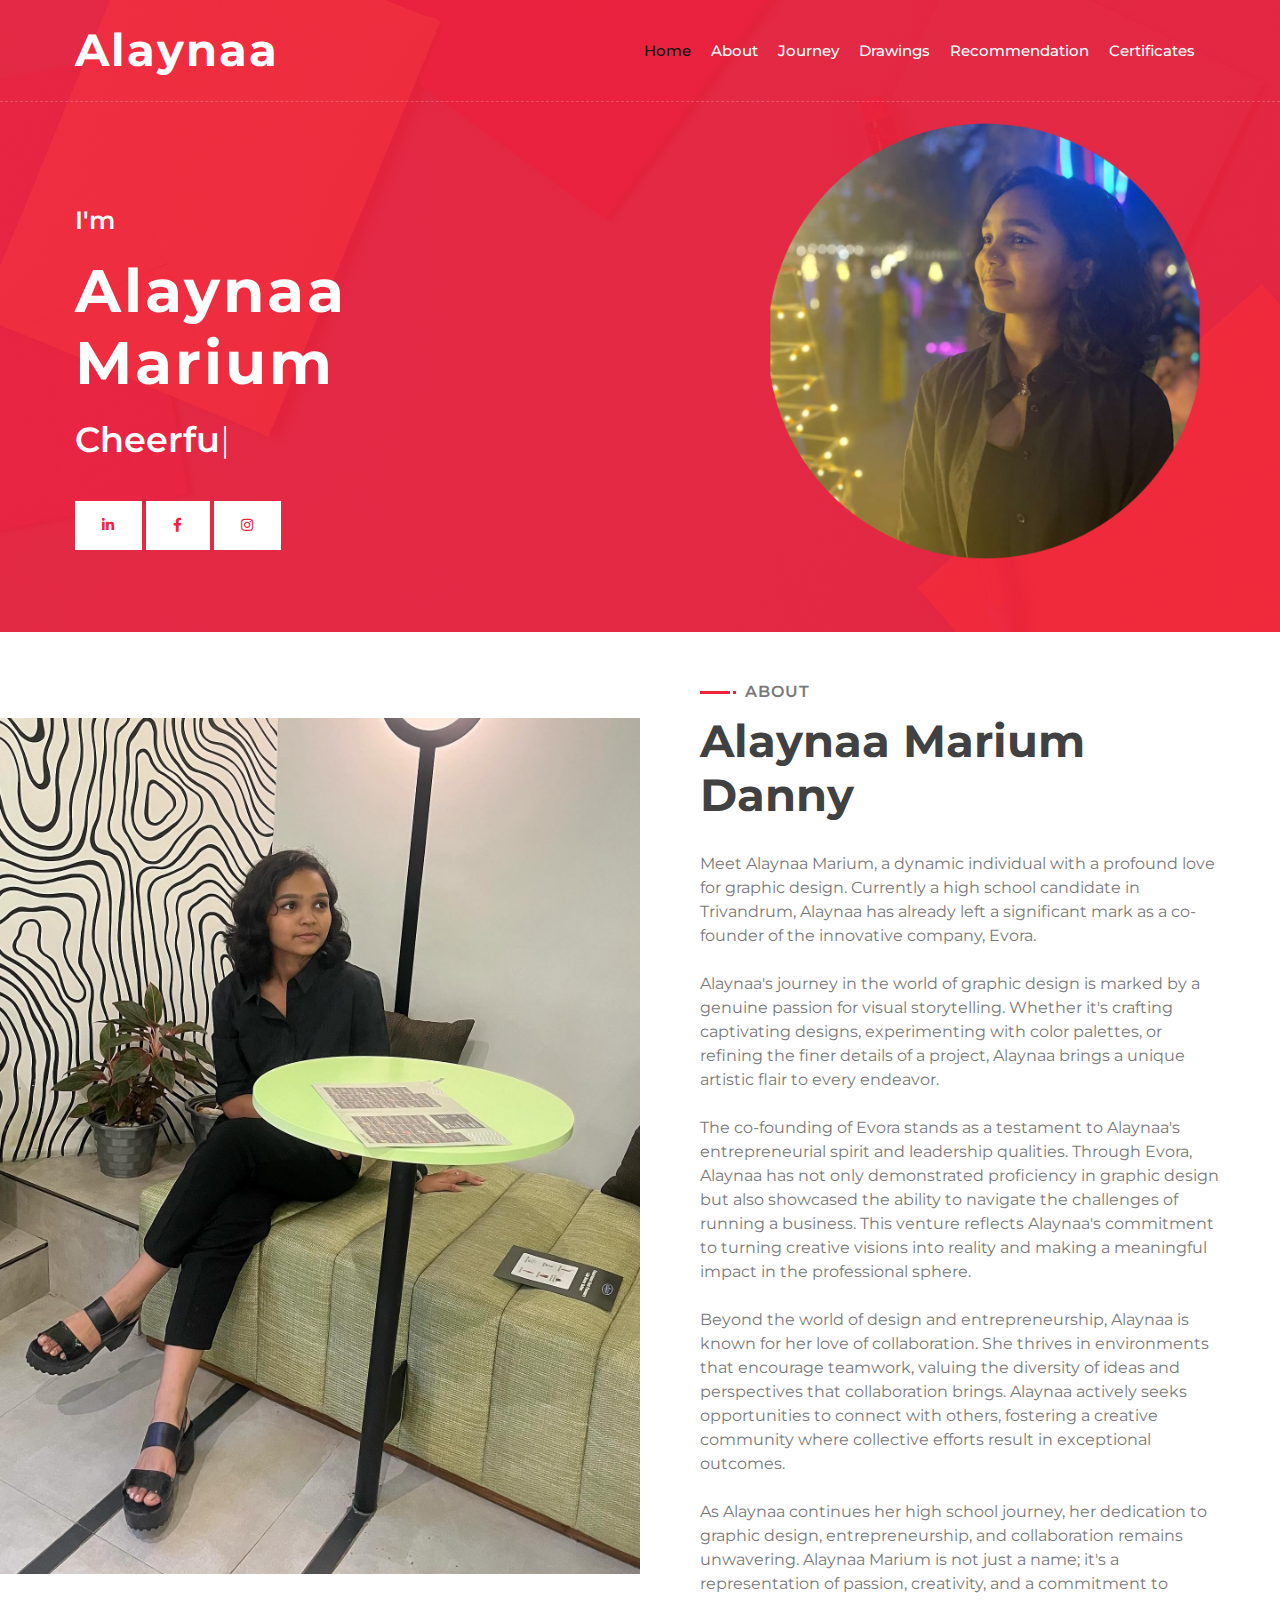
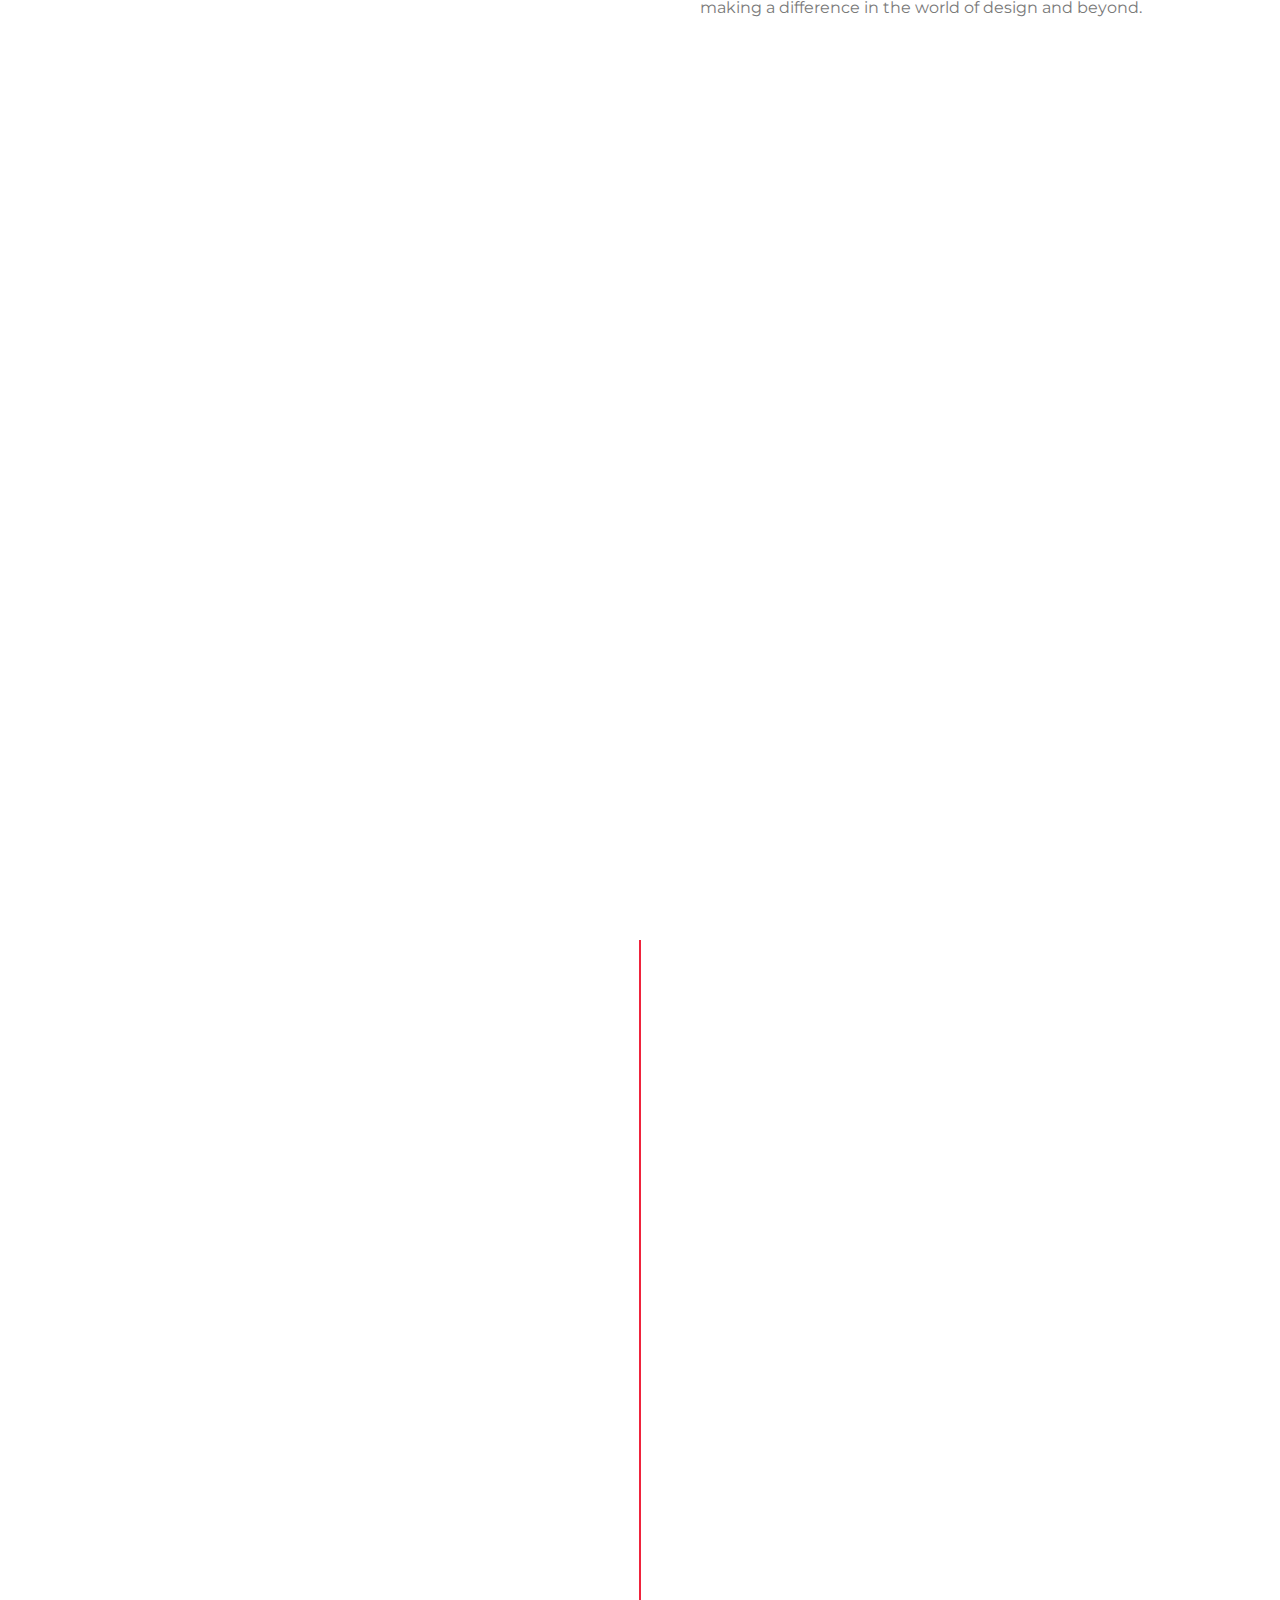
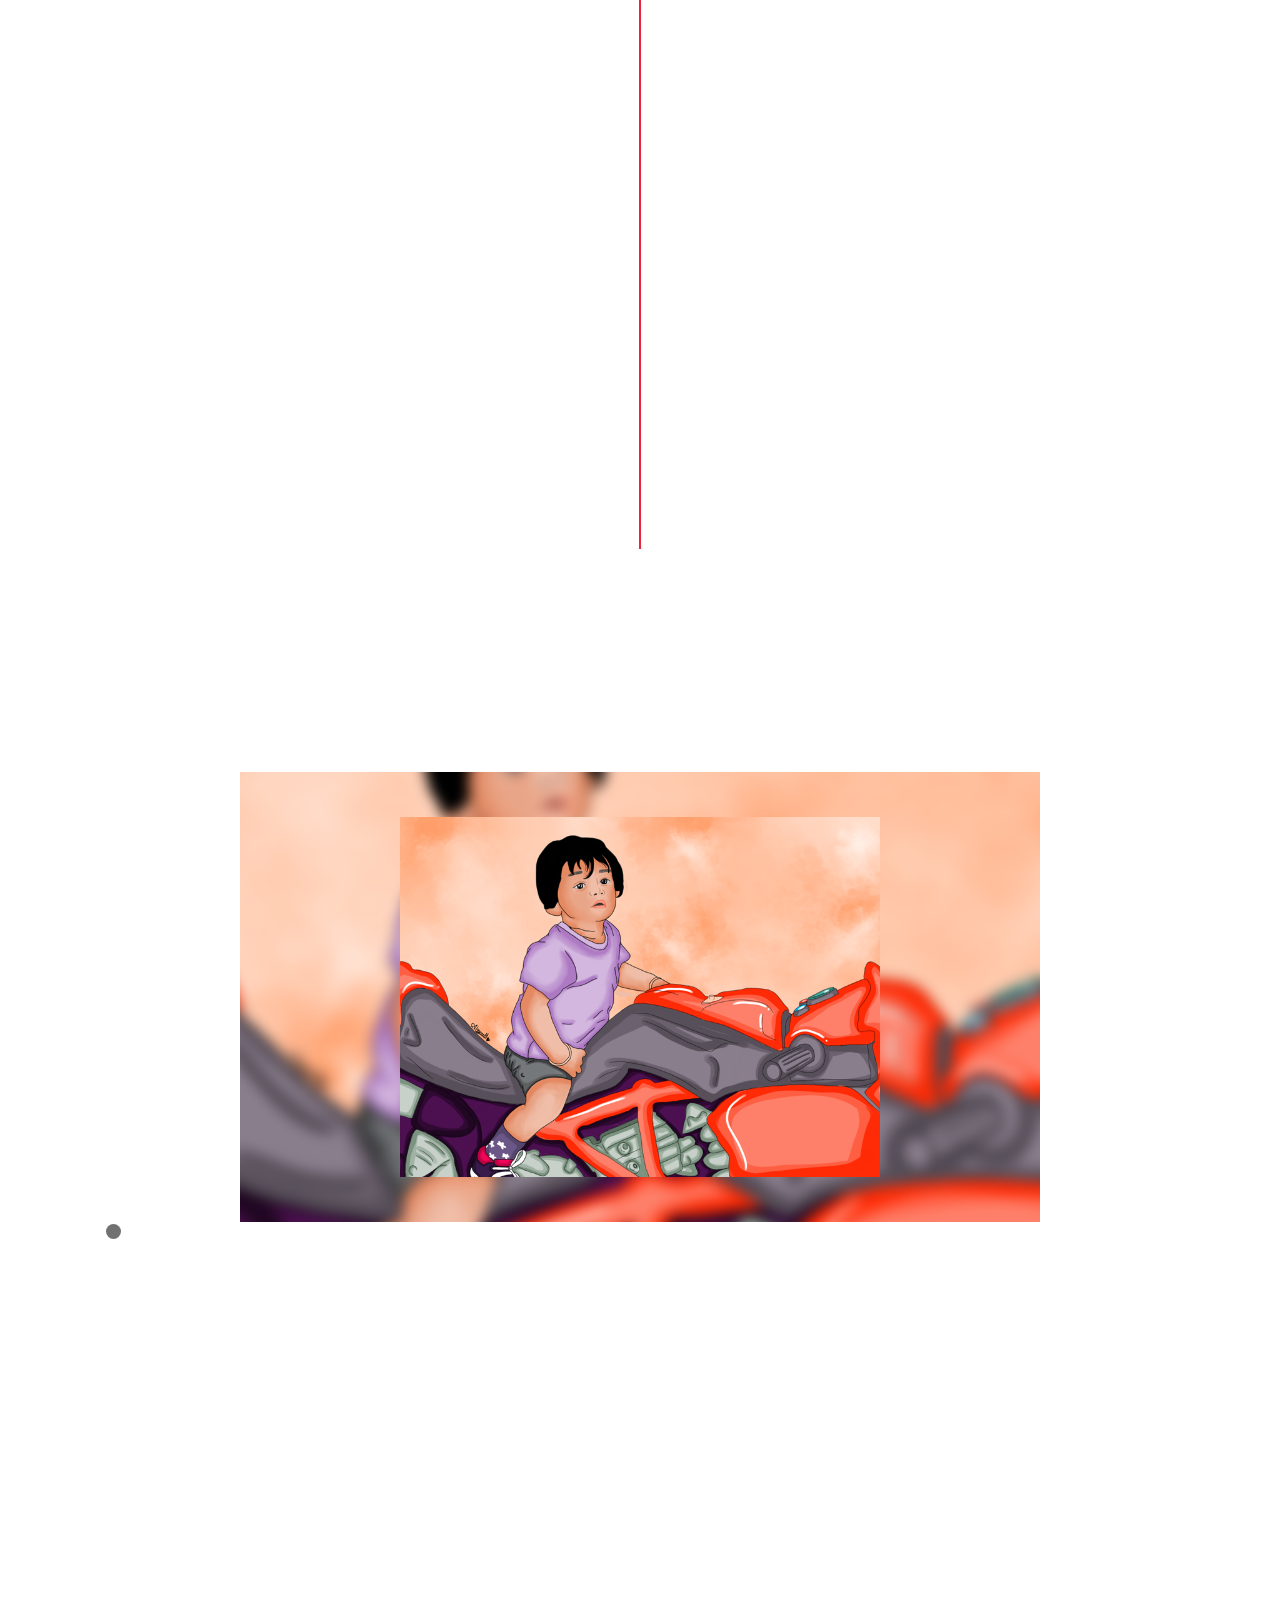
==== index.html @ 88b5ddaf "gallery pic update and footer link update" ====
<!DOCTYPE html>
<html lang="en">
    <head>
        <meta charset="utf-8">
        <title>Alaynaa Marium</title>
        <meta content="width=device-width, initial-scale=1.0" name="viewport">
        <meta content="Free Website Template" name="keywords">
        <meta content="Free Website Template" name="description">

        <!-- Favicon -->
        <link href="img/favicon.ico" rel="icon">

        <!-- Google Font -->
        <link href="https://fonts.googleapis.com/css2?family=Montserrat:wght@300;400;500;600;700&display=swap" rel="stylesheet">

        <!-- CSS Libraries -->
        <link href="https://stackpath.bootstrapcdn.com/bootstrap/4.4.1/css/bootstrap.min.css" rel="stylesheet">
        <link href="https://cdnjs.cloudflare.com/ajax/libs/font-awesome/5.10.0/css/all.min.css" rel="stylesheet">
        <link href="lib/animate/animate.min.css" rel="stylesheet">
        <link href="lib/owlcarousel/assets/owl.carousel.min.css" rel="stylesheet">
        <link href="lib/lightbox/css/lightbox.min.css" rel="stylesheet">

        <!-- Template Stylesheet -->
        <link href="css/style.css" rel="stylesheet">
    </head>

    <body data-spy="scroll" data-target=".navbar" data-offset="51">
        <!-- Nav Bar Start -->
        <div class="navbar navbar-expand-lg bg-light navbar-light">
            <div class="container-fluid">
                <a href="index.html" class="navbar-brand">Alaynaa</a>
                <button type="button" class="navbar-toggler" data-toggle="collapse" data-target="#navbarCollapse">
                    <span class="navbar-toggler-icon"></span>
                </button>

                <div class="collapse navbar-collapse justify-content-between" id="navbarCollapse">
                    <div class="navbar-nav ml-auto">
                        <a href="#home" class="nav-item nav-link active">Home</a>
                        <a href="#about" class="nav-item nav-link">About</a><!--
                        <a href="#service" class="nav-item nav-link">Service</a>-->
                        <a href="#experience" class="nav-item nav-link">Journey</a>
                        <a href="#portfolio" class="nav-item nav-link">Drawings</a>
                        <a href="#review" class="nav-item nav-link">Recommendation</a>
                        <a href="#blog" class="nav-item nav-link">Certificates</a>
                    </div>
                </div>
            </div>
        </div>
        <!-- Nav Bar End -->


        <!-- Hero Start -->
        <div class="hero" id="home">
            <div class="container-fluid">
                <div class="row align-items-center">
                    <div class="col-sm-12 col-md-6">
                        <div class="hero-content">
                            <div class="hero-text">
                                <p>I'm</p>
                                <h1>Alaynaa Marium</h1>
                                <h2></h2>
                                <div class="typed-text">Cheerful, Artistic, Open Minded</div>
                            </div>
                            <div class="hero-btn">
                                <a  href=""></a>
                                <a class="btn" href="https://www.linkedin.com/in/alaynaa-marium-55904a28b/"><i class="fab fa-linkedin-in"></i></a>
                                <a class="btn" href="https://www.facebook.com/profile.php?id=100087161590707"><i class="fab fa-facebook-f"></i></a>
                                <a class="btn" href="https://www.instagram.com/shxtsofaura/"><i class="fab fa-instagram"></i></a>

                            </div>
                        </div>
                    </div>
                    <div class="col-sm-12 col-md-6 d-none d-md-block">
                        <div class="hero-image">
                            <img src="img/hero.png" alt="Hero Image">
                        </div><br><br><br>
                    </div>
                </div>
            </div>
        </div>
        <!-- Hero End -->


        <!-- About Start -->
        <div class="about wow fadeInUp" data-wow-delay="0.1s" id="about">
            <div class="container-fluid">
                <div class="row align-items-center">
                    <div class="col-lg-6">
                        <div class="about-img">
                            <img src="img/about.jpg" alt="Image">
                        </div>
                    </div>
                    <div class="col-lg-6">
                        <div class="about-content">
                            <div class="section-header text-left">
                                <br><br><p>About</p>
                                <h2>Alaynaa Marium Danny</h2>
                            </div>
                            <div class="about-text">
                                <p>
                                   Meet Alaynaa Marium, a dynamic individual with a profound love for graphic design. Currently a high school candidate in Trivandrum, Alaynaa has already left a significant mark as a co-founder of the innovative company, Evora.<br><br>

Alaynaa's journey in the world of graphic design is marked by a genuine passion for visual storytelling. Whether it's crafting captivating designs, experimenting with color palettes, or refining the finer details of a project, Alaynaa brings a unique artistic flair to every endeavor.<br><br>

The co-founding of Evora stands as a testament to Alaynaa's entrepreneurial spirit and leadership qualities. Through Evora, Alaynaa has not only demonstrated proficiency in graphic design but also showcased the ability to navigate the challenges of running a business. This venture reflects Alaynaa's commitment to turning creative visions into reality and making a meaningful impact in the professional sphere.<br><br>

Beyond the world of design and entrepreneurship, Alaynaa is known for her love of collaboration. She thrives in environments that encourage teamwork, valuing the diversity of ideas and perspectives that collaboration brings. Alaynaa actively seeks opportunities to connect with others, fostering a creative community where collective efforts result in exceptional outcomes.<br><br>

As Alaynaa continues her high school journey, her dedication to graphic design, entrepreneurship, and collaboration remains unwavering. Alaynaa Marium is not just a name; it's a representation of passion, creativity, and a commitment to making a difference in the world of design and beyond.<br><br>
                                </p>
                            </div>
                            
                        </div>
                    </div>
                </div>
            </div>
        </div>
        <!-- About End -->
        
        
        <!-- Service Start -->
        <div class="service" id="service">
            <div class="container">
                <div class="section-header text-center wow zoomIn" data-wow-delay="0.1s">
                    <p>Hobbies</p>
                    <h2>Things I Enjoy Doing</h2>
                </div>
                <div class="row">
                    <div class="col-lg-6 wow fadeInUp" data-wow-delay="0.0s">
                        <div class="service-item">
                            <div class="service-icon">
                                <h1>🎵</h1>
                            </div>
                            <div class="service-text">
                                <h3>Listen To Music</h3>
                                <p>
                                    I like to listen to Malayalam melodies, and sometimes Hindi and Tamil songs too, for music that makes me feel relaxed and calm.
                                </p>
                            </div>
                        </div>
                    </div>
                    <div class="col-lg-6 wow fadeInUp" data-wow-delay="0.2s">
                        <div class="service-item">
                            <div class="service-icon">
                                <h1>💃</h1>
                            </div>
                            <div class="service-text">
                                <h3>Dance</h3>
                                <p>
                                    I have danced in many dance programs, including choreographing an Arabic traditional dance for my friends in Dubai for their National Day celebration and participating in school and Balabhavan dance competitions. Dancing keeps me energized.
                                </p>
                            </div>
                        </div>
                    </div>
                    <div class="col-lg-6 wow fadeInUp" data-wow-delay="0.4s">
                        <div class="service-item">
                            <div class="service-icon">
                                <h1>👩‍🍳</h1>
                            </div>
                            <div class="service-text">
                                <h3>Cooking</h3>
                                <p>
                                    I love to cook, especially when I'm hungry or craving something. I mainly cook pasta and continental food, and my brownies are famous among my friends. I love helping my mother cook and experimenting with new food combinations.
                                </p>
                            </div>
                        </div>
                    </div>
                    <div class="col-lg-6 wow fadeInUp" data-wow-delay="0.6s">
                        <div class="service-item">
                            <div class="service-icon">
                                <h1>🎨</h1>
                            </div>
                            <div class="service-text">
                                <h3>Art</h3>
                                <p>
                                    I studied IGCSE art and design and am now studying AS and A level art. I have studied many mediums, including watercolor, acrylic, oil, soft pastel, pencil, brush pen, and pen. I am still exploring new mediums to expand my artistic knowledge.


                                </p>
                            </div>
                        </div>
                    </div>
                </div>
            </div>
        </div>
        <!-- Service End -->
        
        
         <!-- Experience Start -->
        <div class="experience" id="experience">
            <div class="container">
                <header class="section-header text-center wow zoomIn" data-wow-delay="0.1s">
                    <p>My Life</p>
                    <h2>Journey</h2>
                </header>
                <div class="timeline">
                    <div class="timeline-item left wow slideInLeft" data-wow-delay="0.1s">
                        <div class="timeline-text">
                            <div class="timeline-date">2018</div>
                            <h2>Starts Looking for my passion</h2>
                            <h4>Does Different Projects</h4>
                            <p>
                                During this phase, I did many different projects of different fields inculding engineering, medical and so on.
                            </p>
                        </div>
                    </div>
                    <div class="timeline-item right wow slideInRight" data-wow-delay="0.1s">
                        <div class="timeline-text">
                            <div class="timeline-date">2020</div>
                            <h2>Found Interest!</h2>
                            <h4>Starts my work!</h4>
                            <p>
                                At grade 8, I identified my passion towards, Art and design. And started dedicating my life for it.
                            </p>
                        </div>
                    </div>
                    <div class="timeline-item left wow slideInLeft" data-wow-delay="0.1s">
                        <div class="timeline-text">
                            <div class="timeline-date">2021</div>
                            <h2>Became Serious On My Intrest</h2>
                            <h4>Started studying It.</h4>
                            <p>
                               I decided to take my passion to the next field by seriously studying the subject and took as my main branch for highschool
                            </p>
                        </div>
                    </div>
                    <div class="timeline-item right wow slideInRight" data-wow-delay="0.1s">
                        <div class="timeline-text">
                            <div class="timeline-date">2019</div>
                            <h2>Internship</h2>
                            <h4>Aham Designers</h4>
                            <p>
                                I went for a internship on site with Aham Designers and learnt few details on fashion designing
                            </p>
                        </div>
                    </div>
                    <div class="timeline-item left wow slideInLeft" data-wow-delay="0.1s">
                        <div class="timeline-text">
                            <div class="timeline-date">2023</div>
                            <h2>Starts Earning</h2>
                            <h4>hundredshadesofcoco</h4>
                            <p>
                                I created an Insta page where I would take people's pictures and make a portrait and sell it to them.
                            </p>
                        </div>
                    </div>
                    <div class="timeline-item right wow slideInRight" data-wow-delay="0.1s">
                        <div class="timeline-text">
                            <div class="timeline-date">2023</div>
                            <h2>Co-Founded Evora Managements</h2>
                            <h4>With my friends</h4>
                            <p>
                              My friends and I decided to use our skills and talent for the betterment of small businesses by providing marketing and event management services.
                            </p>
                        </div>
                    </div>
                </div>
            </div>
        </div>
        <!-- Job Experience End -->
        
        
        <!-- Banner Start 
        <div class="banner wow zoomIn" data-wow-delay="0.1s">
            <div class="container">
                <div class="section-header text-center">
                    <p>Reasonable Price</p>
                    <h2>Get A <span>Special</span> Price</h2>
                </div>
                <div class="container banner-text">
                    <p>
                        Lorem ipsum dolor sit amet, consectetur adipiscing elit. Phasellus nec pretium mi. Curabitur facilisis ornare velit non vulputate. Aliquam metus tortor, auctor id gravida condimentum, viverra quis sem. Curabitur non nisl nec nisi scelerisque maximus. 
                    </p>
                    <a class="btn">Pricing Plan</a>
                </div>
            </div>
        </div>-->
        <!-- Banner End -->


        <!-- Portfolio Start -->
        <div class="portfolio" id="portfolio">
            <div class="container">
                <div class="section-header text-center wow zoomIn" data-wow-delay="0.1s">
                    <p>My Portfolio</p>
                    <h2>My Drawings & Paintings </h2>
                </div>
                <div id="slideshow-container">
                    <!-- Images will be added dynamically using JavaScript -->
                </div>



                <div style="text-align:center">
                    <!-- Navigation circles will be added dynamically using JavaScript -->
                </div>

                <style>
                    #slideshow-container {
                        max-width: 800px;
                        position: relative;
                        margin: auto;
                    }

                    .slide {
                        display: none;
                    }

                    img {
                        width: 100%;
                        height: auto;
                    }

                    #nav-arrows {
                        position: absolute;
                        top: 50%;
                        width: 100%;
                        display: flex;
                        justify-content: space-between;
                        transform: translateY(-50%);
                        z-index: 2;
                    }

                    .prev,
                    .next {
                        cursor: pointer;
                        font-size: 24px;
                        color: white;
                        background-color: black;
                        padding: 10px;
                        border-radius: 50%;
                    }

                    .prev:hover,
                    .next:hover {
                        background-color: #555;
                    }

                    .dot {
                        height: 15px;
                        width: 15px;
                        margin: 0 8px;
                        background-color: white;
                        border-radius: 50%;
                        display: inline-block;
                        transition: background-color 0.6s ease;
                        cursor: pointer;
                    }

                    .active-dot {
                        background-color: #717171;
                    }
                </style>

                <script>
                    document.addEventListener('DOMContentLoaded', function () {
                        const imagePaths = [
                            'img/drawing/drawing1.png',
                            'img/drawing/drawing2.png',
                            'img/drawing/drawing3.png',
                            'img/drawing/drawing4.png',
                            'img/drawing/drawing5.png',
                            'img/drawing/drawing6.png',
                            'img/drawing/drawing7.png',
                            'img/drawing/drawing8.png',
                            'img/drawing/drawing9.png',
                            'img/drawing/drawing10.png',
                            'img/drawing/drawing11.png',
                            'img/drawing/drawing12.png',
                            'img/drawing/drawing13.png',
                            'img/drawing/drawing14.png',
                            'img/drawing/drawing15.png',
                            'img/drawing/drawing16.png',
                            'img/drawing/drawing17.png',
                            'img/drawing/drawing18.png',
                            'img/drawing/drawing19.png',
                            'img/drawing/drawing20.png',
                            'img/drawing/drawing21.png',
                            'img/drawing/drawing22.png',
                            'img/drawing/drawing23.png',
                            'img/drawing/drawing24.png',
                            'img/drawing/drawing25.png',
                            'img/drawing/drawing26.png',
                            'img/drawing/drawing27.png',
                            'img/drawing/drawing28.png',
                            'img/drawing/drawing29.png',
                            'img/drawing/drawing30.png',
                            'img/drawing/drawing31.png',
                            'img/drawing/drawing32.png',
                            'img/drawing/drawing33.png',
                            'img/drawing/drawing34.png',
                            'img/drawing/drawing35.png',
                            'img/drawing/drawing36.png',
                            'img/drawing/drawing37.png',
                            'img/drawing/drawing38.png',
                            'img/drawing/drawing39.png',
                            'img/drawing/drawing40.png',
                            'img/drawing/drawing41.png'
                            // Add more image paths as needed
                        ];

                        const slideshowContainer = document.getElementById('slideshow-container');
                        const navDotsContainer = document.querySelector('div[style="text-align:center"]');
                        const navArrows = document.getElementById('nav-arrows');

                        imagePaths.forEach((path, index) => {
                            const slide = document.createElement('div');
                            slide.className = 'slide';
                            slide.innerHTML = `<img src="${path}" alt="Drawing ${index + 1}">`;
                            slideshowContainer.appendChild(slide);

                            const dot = document.createElement('div');
                            dot.className = 'dot';
                            dot.setAttribute('onclick', `currentSlide(${index + 1})`);
                            navDotsContainer.appendChild(dot);
                        });

                        const slides = document.getElementsByClassName('slide');
                        const dots = document.getElementsByClassName('dot');
                        let slideIndex = 1;

                        showSlides(slideIndex);

                        function showSlides(n) {
                            if (n > slides.length) {
                                slideIndex = 1;
                            }
                            if (n < 1) {
                                slideIndex = slides.length;
                            }
                            for (let i = 0; i < slides.length; i++) {
                                slides[i].style.display = 'none';
                            }
                            for (let i = 0; i < dots.length; i++) {
                                dots[i].classList.remove('active-dot');
                            }
                            slides[slideIndex - 1].style.display = 'block';
                            dots[slideIndex - 1].classList.add('active-dot');
                        }

                        function plusSlides(n) {
                            showSlides((slideIndex += n));
                        }

                        function currentSlide(n) {
                            showSlides((slideIndex = n));
                        }

                        // Auto-advance slideshow every 2 seconds
                        setInterval(function () {
                            plusSlides(1);
                        }, 2000);
                    });
                </script>

        



                        </div>
                    </div>
                </div>
            </div>
        </div>
        <!-- Portfolio End -->
        
        
        <!-- Banner Start 
        <div class="banner wow zoomIn" data-wow-delay="0.1s">
            <div class="container">
                <div class="section-header text-center">
                    <p>Awesome Discount</p>
                    <h2>Get <span>30%</span> Discount</h2>
                </div>
                <div class="container banner-text">
                    <p>
                        Lorem ipsum dolor sit amet, consectetur adipiscing elit. Phasellus nec pretium mi. Curabitur facilisis ornare velit non vulputate. Aliquam metus tortor, auctor id gravida condimentum, viverra quis sem. Curabitur non nisl nec nisi scelerisque maximus. 
                    </p>
                    <a class="btn">Order Now</a>
                </div>
            </div>
        </div>-->
        <!-- Banner End -->
        
        
        <!-- Price Start 
        <div class="price" id="price">
            <div class="container">
                <div class="section-header text-center wow zoomIn" data-wow-delay="0.1s">
                    <p>Pricing Plan</p>
                    <h2>Affordable Price</h2>
                </div>
                <div class="row">
                    <div class="col-md-4 wow fadeInUp" data-wow-delay="0.5s">
                        <div class="price-item">
                            <div class="price-header">
                                <div class="price-title">
                                    <h2>Basic</h2>
                                </div>
                                <div class="price-prices">
                                    <h2><small>$</small>49<span>/ mo</span></h2>
                                </div>
                            </div>
                            <div class="price-body">
                                <div class="price-description">
                                    <ul>
                                        <li>Bootstrap 4</li>
                                        <li>Font Awesome 5</li>
                                        <li>Responsive Design</li>
                                        <li>Browser Compatibility</li>
                                        <li>Easy To Use</li>
                                    </ul>
                                </div>
                            </div>
                            <div class="price-footer">
                                <div class="price-action">
                                    <a class="btn" href="">Order Now</a>
                                </div>
                            </div>
                        </div>
                    </div>
                    <div class="col-md-4 wow fadeInUp" data-wow-delay="0.0s">
                        <div class="price-item featured-item">
                            <div class="price-header">
                                <div class="price-title">
                                    <h2>Standard</h2>
                                </div>
                                <div class="price-prices">
                                    <h2><small>$</small>99<span>/ mo</span></h2>
                                </div>
                            </div>
                            <div class="price-body">
                                <div class="price-description">
                                    <ul>
                                        <li>Bootstrap 4</li>
                                        <li>Font Awesome 5</li>
                                        <li>Responsive Design</li>
                                        <li>Browser Compatibility</li>
                                        <li>Easy To Use</li>
                                    </ul>
                                </div>
                            </div>
                            <div class="price-footer">
                                <div class="price-action">
                                    <a class="btn" href="">Order Now</a>
                                </div>
                            </div>
                        </div>
                    </div>
                    <div class="col-md-4 wow fadeInUp" data-wow-delay="0.5s">
                        <div class="price-item">
                            <div class="price-header">
                                <div class="price-title">
                                    <h2>Premium</h2>
                                </div>
                                <div class="price-prices">
                                    <h2><small>$</small>149<span>/ mo</span></h2>
                                </div>
                            </div>
                            <div class="price-body">
                                <div class="price-description">
                                    <ul>
                                        <li>Bootstrap 4</li>
                                        <li>Font Awesome 5</li>
                                        <li>Responsive Design</li>
                                        <li>Browser Compatibility</li>
                                        <li>Easy To Use</li>
                                    </ul>
                                </div>
                            </div>
                            <div class="price-footer">
                                <div class="price-action">
                                    <a class="btn" href="">Order Now</a>
                                </div>
                            </div>
                        </div>
                    </div>
                </div>
            </div>
        </div> -->
        <!-- Price End -->
        
        
        <!-- Testimonial Start -->
        <div class="testimonial wow fadeInUp" data-wow-delay="0.1s" id="review">
            <div class="container">
                <div class="testimonial-icon">
                    <i class="fa fa-quote-left"></i>
                </div>
                <div class="owl-carousel testimonials-carousel">
                    <div class="testimonial-item">
                        <div class="testimonial-img">
                            <img src="img/testimonial-1.jpg" alt="Image">
                        </div>
                        <div class="testimonial-text">
                            <p>
                                Alaynaa is an inspiring individual who is always willing to help others. She is highly skilled and efficient in all that she does. She is also an excellent communicator and collaborator. She is able to motivate and inspire others to work towards a common goal, even those with different perspectives. She is an asset to any team and I highly recommend her
                            </p>
                            <h3>Nithya AS</h3>
                            <h4>Friend</h4>
                        </div>
                    </div>
                    <div class="testimonial-item">
                        <div class="testimonial-img">
                            <img src="img/testimonial-2.jpg" alt="Image">
                        </div>
                        <div class="testimonial-text">
                            <p>
                                Alaynaa is a bright, capable, and creative individual who is a valuable asset to any team. She is dedicated to her work and encourages others to move forward even when facing challenges. She is also interested in animation and graphical design, and her character makes her a great person to be around.
                            </p>
                            <h3>Denver John Demis</h3>
                            <h4>Friend</h4>
                        </div>
                    </div>
                    <div class="testimonial-item">
                        <div class="testimonial-img">
                            <img src="img/testimonial-3.jpg" alt="Image">
                        </div>
                        <div class="testimonial-text">
                            <p>
                                Lorem ipsum dolor sit amet consec adipis elit. Etiam accums lacus eget velit tincid, quis suscip justo dictum. Lorem ipsum dolor sit amet consec adipis elit.
                            </p>
                            <h3>Customer Name</h3>
                            <h4>Profession</h4>
                        </div>
                    </div>
                </div>
            </div>
        </div>
        <!-- Testimonial End -->


        <!-- Team Start 
        <div class="team" id="team">
            <div class="container">
                <div class="section-header text-center wow zoomIn" data-wow-delay="0.1s">
                    <p>My Team</p>
                    <h2>Expert Team Members</h2>
                </div>
                <div class="row">
                    <div class="col-lg-6 wow fadeInUp" data-wow-delay="0.0s">
                        <div class="team-item">
                            <div class="team-img">
                                <img src="img/team-1.jpg" alt="Image">
                            </div>
                            <div class="team-text">
                                <h2>Mollie Ross</h2>
                                <h4>Web Designer</h4>
                                <p>
                                    Lorem ipsum dolor sit amet consec adipis elit. Etiam accum lacus
                                </p>
                                <div class="team-social">
                                    <a class="btn" href=""><i class="fab fa-twitter"></i></a>
                                    <a class="btn" href=""><i class="fab fa-facebook-f"></i></a>
                                    <a class="btn" href=""><i class="fab fa-linkedin-in"></i></a>
                                    <a class="btn" href=""><i class="fab fa-instagram"></i></a>
                                </div>
                            </div>
                        </div>
                    </div>
                    <div class="col-lg-6 wow fadeInUp" data-wow-delay="0.2s">
                        <div class="team-item">
                            <div class="team-img">
                                <img src="img/team-2.jpg" alt="Image">
                            </div>
                            <div class="team-text">
                                <h2>Dylan Adams</h2>
                                <h4>Web Developer</h4>
                                <p>
                                    Lorem ipsum dolor sit amet consec adipis elit. Etiam accum lacus
                                </p>
                                <div class="team-social">
                                    <a class="btn" href=""><i class="fab fa-twitter"></i></a>
                                    <a class="btn" href=""><i class="fab fa-facebook-f"></i></a>
                                    <a class="btn" href=""><i class="fab fa-linkedin-in"></i></a>
                                    <a class="btn" href=""><i class="fab fa-instagram"></i></a>
                                </div>
                            </div>
                        </div>
                    </div>
                    <div class="col-lg-6 wow fadeInUp" data-wow-delay="0.4s">
                        <div class="team-item">
                            <div class="team-img">
                                <img src="img/team-3.jpg" alt="Image">
                            </div>
                            <div class="team-text">
                                <h2>Jennifer Page</h2>
                                <h4>Apps Designer</h4>
                                <p>
                                    Lorem ipsum dolor sit amet consec adipis elit. Etiam accum lacus
                                </p>
                                <div class="team-social">
                                    <a class="btn" href=""><i class="fab fa-twitter"></i></a>
                                    <a class="btn" href=""><i class="fab fa-facebook-f"></i></a>
                                    <a class="btn" href=""><i class="fab fa-linkedin-in"></i></a>
                                    <a class="btn" href=""><i class="fab fa-instagram"></i></a>
                                </div>
                            </div>
                        </div>
                    </div>
                    <div class="col-lg-6 wow fadeInUp" data-wow-delay="0.6s">
                        <div class="team-item">
                            <div class="team-img">
                                <img src="img/team-4.jpg" alt="Image">
                            </div>
                            <div class="team-text">
                                <h2>Josh Dunn</h2>
                                <h4>Apps Developer</h4>
                                <p>
                                    Lorem ipsum dolor sit amet consec adipis elit. Etiam accum lacus
                                </p>
                                <div class="team-social">
                                    <a class="btn" href=""><i class="fab fa-twitter"></i></a>
                                    <a class="btn" href=""><i class="fab fa-facebook-f"></i></a>
                                    <a class="btn" href=""><i class="fab fa-linkedin-in"></i></a>
                                    <a class="btn" href=""><i class="fab fa-instagram"></i></a>
                                </div>
                            </div>
                        </div>
                    </div>
                </div>
            </div>
        </div>-->
        <!-- Team End -->
        
        
        <!-- Contact Start 
        <div class="contact wow fadeInUp" data-wow-delay="0.1s" id="contact">
            <div class="container-fluid">
                <div class="container">
                    <div class="row align-items-center">
                        <div class="col-md-4"></div>
                        <div class="col-md-8">
                            <div class="contact-form">
                                <div id="success"></div>
                                <form name="sentMessage" id="contactForm" novalidate="novalidate">
                                    <div class="control-group">
                                        <input type="text" class="form-control" id="name" placeholder="Your Name" required="required" data-validation-required-message="Please enter your name" />
                                        <p class="help-block"></p>
                                    </div>
                                    <div class="control-group">
                                        <input type="email" class="form-control" id="email" placeholder="Your Email" required="required" data-validation-required-message="Please enter your email" />
                                        <p class="help-block"></p>
                                    </div>
                                    <div class="control-group">
                                        <input type="text" class="form-control" id="subject" placeholder="Subject" required="required" data-validation-required-message="Please enter a subject" />
                                        <p class="help-block"></p>
                                    </div>
                                    <div class="control-group">
                                        <textarea class="form-control" id="message" placeholder="Message" required="required" data-validation-required-message="Please enter your message"></textarea>
                                        <p class="help-block"></p>
                                    </div>
                                    <div>
                                        <button class="btn" type="submit" id="sendMessageButton">Send Message</button>
                                    </div>
                                </form>
                            </div>
                        </div>
                    </div>
                </div>
            </div>
        </div>-->
        <!-- Contact End -->


        <!-- Blog Start -->
        <div class="blog" id="blog">
            <div class="container">
                <div class="section-header text-center wow zoomIn" data-wow-delay="0.1s">
                    <p>My Certificates</p>
                    <h2>Achievements</h2>
                </div>
                <div class="row">
                    <div class="col-lg-6">
                        <div class="blog-item wow fadeInUp" data-wow-delay="0.1s">
                            <div class="blog-img">
                                <img src="img/certificate-1.png" alt="Blog">
                            </div>
                            <div class="blog-text">
                                <h2>Fancy dress competition, at Sharjah Indian School</h2>
                                <div class="blog-meta">
                                </div>
                                <p>
                                    I participated in a fancy dress competition, at Sharjah Indian School. I dressed up as a jam bottle and pretended to be in a jam advertisement. Although I did not receive any special prize for this, this was my first step towards overcoming my stage fright.

                                </p>
                               
                            </div>
                        </div>
                    </div>
                    <div class="col-lg-6">
                        <div class="blog-item wow fadeInUp" data-wow-delay="0.3s">
                            <div class="blog-img">
                                <img src="img/certificate-2.png" alt="Blog">
                            </div>
                            <div class="blog-text">
                                <h2>International Mathematics Benchmark Test</h2>
                                <div class="blog-meta">
                                </div>
                                <p>
                                    I participated in the International Mathematics Benchmark Test, where I wrote a small assessment containing basic maths questions. 

                                </p></div>
                        </div>
                    </div>
                    <div class="col-lg-6">
                        <div class="blog-item wow fadeInUp" data-wow-delay="0.3s">
                            <div class="blog-img">
                                <img src="img/certificate-3.png" alt="Blog">
                            </div>
                            <div class="blog-text">
                                <h2>National Astronomy and Science Olympiad</h2>
                                <div class="blog-meta">
                                </div>
                                <p>
                                    I participated in the National Astronomy and Science Olympiad quiz. This quiz consisted of questions related to space and astronomy.
                                </p>
                            </div>
                        </div>
                    </div>
                    <div class="col-lg-6">
                        <div class="blog-item wow fadeInUp" data-wow-delay="0.3s">
                            <div class="blog-img">
                                <img src="img/certificate-4.png" alt="Blog">
                            </div>
                            <div class="blog-text">
                                <h2>Cultural program at Al Fenoun </h2>
                                <p>
                                  I participated in cultural programmes at the Al Fenoun anniversary celebration, where I choreographed dances and helped set up the event.

                                </p>
                             
                            </div>
                        </div>
                    </div>
                    <div class="col-lg-6">
                        <div class="blog-item wow fadeInUp" data-wow-delay="0.3s">
                            <div class="blog-img">
                                <img src="img/certificate-5.png" alt="Blog">
                            </div>
                            <div class="blog-text">
                                <h2>Cultural programmes</h2>
 
                                <p>
                                    I participated in cultural programmes at the Al Fenoun National Day celebration, where I choreographed dances and helped set up the event. I choreographed a traditional Arabic dance which was later performed in two more venues.
                                </p>
                                 
                            </div>
                        </div>
                    </div>
                    <div class="col-lg-6">
                        <div class="blog-item wow fadeInUp" data-wow-delay="0.3s">
                            <div class="blog-img">
                                <img src="img/certificate-6.png" alt="Blog">
                            </div>
                            <div class="blog-text">
                                <h2>Cultural programmes at Al Fenoun</h2>
 
                                <p>
                                    I participated in cultural programmes at the Al Fenoun Onam celebration, where I choreographed dances and helped set up the event.
                                </p>
                                 
                            </div>
                        </div>
                    </div>
                    <div class="col-lg-6">
                        <div class="blog-item wow fadeInUp" data-wow-delay="0.3s">
                            <div class="blog-img">
                                <img src="img/certificate-7.png" alt="Blog">
                            </div>
                            <div class="blog-text">
                                <h2>Karate Ranked!</h2>
 
                                <p>
                                    I received the 8th rank for karate and received the yellow belt.

                                </p>
                                 
                            </div>
                        </div>
                    </div>
                    <div class="col-lg-6">
                        <div class="blog-item wow fadeInUp" data-wow-delay="0.3s">
                            <div class="blog-img">
                                <img src="img/certificate-8.png" alt="Blog">
                            </div>
                            <div class="blog-text">
                                <h2>Spelling Bee</h2>
 
                                <p>
                                    I participated in the spelling bee contest at Sharjah Indian School.
                                </p>
                                 
                            </div>
                        </div>
                    </div>
                    <div class="col-lg-6">
                        <div class="blog-item wow fadeInUp" data-wow-delay="0.3s">
                            <div class="blog-img">
                                <img src="img/certificate-9.png" alt="Blog">
                            </div>
                            <div class="blog-text">
                                <h2>Internship programme at Aham Boutique</h2>
 
                                <p>
                                    I went for an internship programme at Aham Boutique in Trivandrum, where I learned fashion designing and fashion illustration.
                                </p>
                                 
                            </div>
                        </div>
                    </div>
                    <div class="col-lg-6">
                        <div class="blog-item wow fadeInUp" data-wow-delay="0.3s">
                            <div class="blog-img">
                                <img src="img/certificate-10.png" alt="Blog">
                            </div>
                            <div class="blog-text">
                                <h2>Karate Ranked!</h2>
 
                                <p>
                                    I received 9th rank for karate and got the orange belt. 
                                </p>
                                 
                            </div>
                        </div>
                    </div>
                    <div class="col-lg-6">
                        <div class="blog-item wow fadeInUp" data-wow-delay="0.3s">
                            <div class="blog-img">
                                <img src="img/certificate-11.png" alt="Blog">
                            </div>
                            <div class="blog-text">
                                <h2>M.U.N Lecole Chempaka</h2>
 
                                <p>
                                    I attended a MUN conducted by Lecole Chempaka International School. I represented the country Thailand. 
                                </p>
                                 
                            </div>
                        </div>
                    </div>
                    <div class="col-lg-6">
                        <div class="blog-item wow fadeInUp" data-wow-delay="0.3s">
                            <div class="blog-img">
                                <img src="img/certificate-12.png" alt="Blog">
                            </div>
                            <div class="blog-text">
                                <h2>Asset Exam</h2>
                              
                                <p>
                                    I wrote an Asset Test, where the test asses our basic knowledge of the subjects humanities, science, maths and English. 
                                </p>
                                
                            </div>
                        </div>
                    </div>
                </div>
            </div>
        </div>
        <!-- Blog End -->


        <!-- Footer Start -->
        <div class="footer wow fadeIn" data-wow-delay="0.3s">
            <div class="container-fluid">
                <div class="container">
                    <div class="footer-info">
                        <h2>Alaynaa Marium Danny</h2>
                        <h3>Trivandrum, Kerala, India</h3>
                        
                        <div class="footer-social">
                            <a class="btn" href="https://www.linkedin.com/in/alaynaa-marium-55904a28b/"><i class="fab fa-linkedin-in"></i></a>
                            <a class="btn" href="https://www.facebook.com/profile.php?id=100087161590707"><i class="fab fa-facebook-f"></i></a>
                            <a class="btn" href="https://www.instagram.com/shxtsofaura/"><i class="fab fa-instagram"></i></a>
<br>Denver John Demis
                        </div>
                    </div>
                </div>
               
            </div>
        </div>
        <!-- Footer End -->
        
        
        <!-- Back to top button -->
        <a href="#" class="btn back-to-top"><i class="fa fa-chevron-up"></i></a>
        
        
        <!-- Pre Loader -->
        <div id="loader" class="show">
            <div class="loader"></div>
        </div>

        
        <!-- JavaScript Libraries -->
        <script src="https://code.jquery.com/jquery-3.4.1.min.js"></script>
        <script src="https://stackpath.bootstrapcdn.com/bootstrap/4.4.1/js/bootstrap.bundle.min.js"></script>
        <script src="lib/easing/easing.min.js"></script>
        <script src="lib/wow/wow.min.js"></script>
        <script src="lib/waypoints/waypoints.min.js"></script>
        <script src="lib/typed/typed.min.js"></script>
        <script src="lib/owlcarousel/owl.carousel.min.js"></script>
        <script src="lib/isotope/isotope.pkgd.min.js"></script>
        <script src="lib/lightbox/js/lightbox.min.js"></script>
        
        <!-- Contact Javascript File -->
        <script src="mail/jqBootstrapValidation.min.js"></script>
        <script src="mail/contact.js"></script>

        <!-- Template Javascript -->
        <script src="js/main.js"></script>
    </body>
</html>
---- css/style.css ----
/*******************************/
/********* General CSS *********/
/*******************************/
body {
    color: #797979;
    background: #ffffff;
    font-family: 'Montserrat', sans-serif;
}

h1,
h2, 
h3, 
h4,
h5, 
h6 {
    color: #414141;
}

a {
    color: #313131;
    transition: .3s;
}

a:hover,
a:active,
a:focus {
    color: #EF233C;
    outline: none;
    text-decoration: none;
}

.btn:focus,
.form-control:focus {
    box-shadow: none;
}

.container-fluid {
    max-width: 1366px;
}

.btn {
    padding: 12px 25px;
    font-size: 14px;
    font-weight: 600;
    letter-spacing: 1px;
    color: #ffffff;
    background: #EF233C;
    border: 2px solid transparent;
    border-radius: 0;
    box-shadow: inset 0 0 0 50px #EF233C;
    transition: ease-out 0.3s;
    -webkit-transition: ease-out 0.3s;
    -moz-transition: ease-out 0.3s;
}

.btn:hover {
    color: #EF233C;
    background: transparent;
    box-shadow: inset 0 0 0 0 #EF233C;
    border-color: #EF233C;
}

#loader {
    position: fixed;
    top: 0;
    right: 0;
    bottom: 0;
    left: 0;
    display: flex;
    align-items: center;
    justify-content: center;
    background: #ffffff;
    opacity: 0;
    visibility: hidden;
    -webkit-transition: opacity .3s ease-out, visibility 0s linear .3s;
    -o-transition: opacity .3s ease-out, visibility 0s linear .3s;
    transition: opacity .3s ease-out, visibility 0s linear .3s;
    z-index: 999;
}

#loader.show {
    -webkit-transition: opacity .6s ease-out, visibility 0s linear 0s;
    -o-transition: opacity .6s ease-out, visibility 0s linear 0s;
    transition: opacity .6s ease-out, visibility 0s linear 0s;
    visibility: visible;
    opacity: 1;
}

#loader .loader {
    position: relative;
    width: 45px;
    height: 45px;
    border: 5px solid #dddddd;
    border-top: 5px solid #EF233C;
    border-radius: 50%;
    -webkit-animation: spin 2s linear infinite;
    animation: spin 2s linear infinite;
}

@-webkit-keyframes spin {
    0% { -webkit-transform: rotate(0deg); }
    100% { -webkit-transform: rotate(360deg); }
}

@keyframes spin {
    0% { transform: rotate(0deg); }
    100% { transform: rotate(360deg); }
}

.back-to-top {
    position: fixed;
    display: none;
    width: 44px;
    height: 44px;
    padding: 8px 0;
    text-align: center;
    line-height: 1;
    font-size: 22px;
    right: 15px;
    bottom: 15px;
    z-index: 9;
}

.back-to-top i {
    color: #ffffff;
}

.back-to-top:hover i {
    color: #414141;
}


/**********************************/
/*********** Nav Bar CSS **********/
/**********************************/
.navbar {
    position: relative;
    transition: .5s;
    z-index: 999;
}

.navbar.nav-sticky {
    position: fixed;
    top: 0;
    width: 100%;
    box-shadow: 0 2px 5px rgba(0, 0, 0, .3);
}

.navbar .navbar-brand {
    margin: 0;
    font-size: 45px;
    line-height: 0px;
    font-weight: 700;
    letter-spacing: 2px;
    transition: .5s;
    
}

.navbar .navbar-brand img {
    max-width: 100%;
    max-height: 40px;
}

.navbar .dropdown-menu {
    margin-top: 0;
    border: 0;
    border-radius: 0;
    background: #f8f9fa;
}

@media (min-width: 992px) {
    .navbar {
        position: absolute;
        width: 100%;
        padding: 30px 60px;
        background: transparent !important;
        border-bottom: 1px dashed rgba(256, 256, 256, .2);
        z-index: 9;
    }
    
    .navbar.nav-sticky {
        padding: 10px 60px;
        background: #ffffff !important;
    }
    
    .navbar .navbar-brand {
        color: #ffffff;
    }
    
    .navbar.nav-sticky .navbar-brand {
        color: #EF233C;
    }

    .navbar-light .navbar-nav .nav-link,
    .navbar-light .navbar-nav .nav-link:focus {
        padding: 10px 10px 8px 10px;
        color: #ffffff;
        font-size: 15px;
        font-weight: 500;
    }
    
    .navbar-light.nav-sticky .navbar-nav .nav-link,
    .navbar-light.nav-sticky .navbar-nav .nav-link:focus {
        color: #414141;
    }

    .navbar-light .navbar-nav .nav-link:hover,
    .navbar-light .navbar-nav .nav-link.active {
        color: #111111;
    }
    
    .navbar-light.nav-sticky .navbar-nav .nav-link:hover,
    .navbar-light.nav-sticky .navbar-nav .nav-link.active {
        color: #EF233C;
    }
}

@media (max-width: 991.98px) {   
    .navbar {
        padding: 15px;
        background: #ffffff !important;
    }
    
    .navbar .navbar-brand {
        color: #EF233C;
    }
    
    .navbar .navbar-nav {
        margin-top: 15px;
    }
    
    .navbar a.nav-link {
        padding: 5px;
    }
    
    .navbar .dropdown-menu {
        box-shadow: none;
    }
}


/*******************************/
/********** Hero CSS ***********/
/*******************************/
.hero {
    position: relative;
    width: 100%;
    margin-bottom: 45px;
    padding: 120px 0 0 0;
    overflow: hidden;
    background: linear-gradient(rgba(239, 35, 60, .95), rgba(239, 35, 60, .95)), url(../img/hero-bg.jpg);
    background-position: center;
    background-repeat: no-repeat;
    background-size: cover;
}

.hero .container-fluid {
    padding: 0;
}

.hero .hero-image {
    position: relative;
    text-align: right;
    padding-right: 75px;
}

.hero .hero-image img {
    max-width: 80%;
    max-height: 80%;
}

.hero .hero-content {
    position: relative;
    padding-left: 75px;
    display: flex;
    align-items: flex-start;
    justify-content: center;
    flex-direction: column;
}

.hero .hero-text p {
    color: #ffffff;
    font-size: 25px;
    font-weight: 600;
    margin-bottom: 15px;
}

.hero .hero-text h1 {
    color: #ffffff;
    font-size: 60px;
    font-weight: 700;
    letter-spacing: 3px;
    margin-bottom: 15px;
}

.hero .hero-text h2 {
    display: inline-block;
    margin: 0;
    height: 35px;
    color: #ffffff;
    font-size: 35px;
    font-weight: 600;
}

.hero .hero-text .typed-text {
    display: none;
}

.hero .hero-text .typed-cursor {
    font-size: 35px;
    font-weight: 300;
    color: #ffffff;
}

.hero .hero-btn .btn {
    margin-top: 35px;
    color: #EF233C;
    background: #ffffff;
    box-shadow: inset 0 0 0 50px #ffffff;
}

.hero .hero-btn .btn:hover {
    color: #ffffff;
    background: transparent;
    box-shadow: inset 0 0 0 0 #ffffff;
    border-color: #ffffff;
}

.hero .hero-btn .btn:first-child {
    margin-right: 10px;
}

@media (max-width: 991.98px) {
    .hero {
        padding-top: 60px;
    }
    
    .hero .hero-content {
        padding: 0 15px;
    }
    
    .hero .hero-text p {
        font-size: 20px;
    }
    
    .hero .hero-text h1 {
        font-size: 45px;
    }
    
    .hero .hero-text h2 {
        font-size: 25px;
        height: 25px;
    }
    
    .hero .hero-btn .btn {
        padding: 12px 30px;
        letter-spacing: 1px;
    }
}

@media (max-width: 767.98px) {
    .hero {
        padding-top: 60px;
        padding-bottom: 60px;
    }
    
    .hero,
    .hero .hero-text,
    .hero .hero-btn {
        width: 100%;
        text-align: center;
    }
    
    .hero .hero-text p {
        font-size: 18px;
    }
    
    .hero .hero-text h1 {
        font-size: 35px;
    }
    
    .hero .hero-text h2 {
        font-size: 22px;
        height: 22px;
    }
    
    .hero .hero-btn .btn {
        padding: 10px 15px;
        letter-spacing: 1px;
    }
}

@media (max-width: 575.98px) {
    .hero .hero-text p {
        font-size: 16px;
    }
    
    .hero .hero-text h1 {
        font-size: 30px;
    }
    
    .hero .hero-text h2 {
        font-size: 18px;
        height: 18px;
    }
    
    .hero .hero-btn .btn {
        padding: 8px 10px;
        letter-spacing: 0;
    }
}


/*******************************/
/******* Section Header ********/
/*******************************/
.section-header {
    position: relative;
    margin-bottom: 45px;
}

.section-header p {
    display: inline-block;
    margin: 0 30px;
    margin-bottom: 10px;
    padding-left: 15px;
    position: relative;
    font-size: 16px;
    font-weight: 600;
    letter-spacing: 1px;
    text-transform: uppercase;
    background: #ffffff;
}

.section-header p::before {
    position: absolute;
    content: "";
    height: 3px;
    top: 11px;
    right: 0;
    left: -30px;
    background: #EF233C;
    z-index: -1;
}

.section-header p::after {
    position: absolute;
    content: "";
    width: 3px;
    height: 3px;
    top: 11px;
    left: 3px;
    background: #EF233C;
    z-index: 1;
}

.section-header h2 {
    margin: 0;
    position: relative;
    font-size: 45px;
    font-weight: 700;
}

@media (max-width: 767.98px) {
    .section-header h2 {
        font-size: 30px;
    }
}


/*******************************/
/********** About CSS **********/
/*******************************/
.about {
    position: relative;
    width: 100%;
    margin: -45px 0 45px 0;
}

.about .col-lg-6 {
    padding: 0;
}

.about .section-header {
    margin-bottom: 30px;
}

.about .about-img {
    position: relative;
    height: 100%;
}

.about .about-img img {
    position: relative;
    width: 100%;
    height: 100%;
    object-fit: cover;
}

.about .about-content {
    padding: 0 60px;
}

.about .about-text p {
    font-size: 16px;
}

.about .skills {
    margin-bottom: 30px;
}

.about .skill-name {
    margin-top: 15px;
}

.about .skill-name p {
    display: inline-block;
    margin-bottom: 5px;
    font-size: 16px;
    font-weight: 400;
}

.about .skill-name p:last-child {
    float: right;
}

.about .progress {
    height: 10px;
    border-radius: 10px;
    background: #dddddd;
}

.about .progress .progress-bar {
    width: 0px;
    background: #EF233C;
    border-radius: 10px;
    transition: 2s;
}

.about .about-text a.btn {
    margin-top: 15px;
}

@media (max-width: 991.98px) {
    .about .about-content {
        padding: 45px 15px 0 15px;
    }
}


/*******************************/
/******* Experience CSS ********/
/*******************************/
.experience {
    position: relative;
    padding: 45px 0 15px 0;
}

.experience .timeline {
    position: relative;
    width: 100%;
}

.experience .timeline::after {
    content: '';
    position: absolute;
    width: 2px;
    background: #EF233C;
    top: 0;
    bottom: 0;
    left: 50%;
    margin-left: -1px;
}

.experience .timeline .timeline-item {
    position: relative;
    background: inherit;
    width: 50%;
    margin-bottom: 30px;
}

.experience .timeline .timeline-item.left {
    left: 0;
    padding-right: 30px;
}

.experience .timeline .timeline-item.right {
    left: 50%;
    padding-left: 30px;
}

.experience .timeline .timeline-item::after {
    content: '';
    position: absolute;
    width: 16px;
    height: 16px;
    top: 48px;
    right: -8px;
    background: #ffffff;
    border: 2px solid #EF233C;
    border-radius: 16px;
    z-index: 1;
}

.experience .timeline .timeline-item.right::after {
    left: -8px;
}

.experience .timeline .timeline-item::before {
  content: '';
  position: absolute;
  width: 0;
  height: 0;
  top: 46px;
  right: 10px;
  z-index: 1;
  border: 10px solid;
  border-color: transparent transparent transparent #dddddd;
}

.experience .timeline .timeline-item.right::before {
  left: 10px;
  border-color: transparent #dddddd transparent transparent;
}

.experience .timeline .timeline-date {
    position: absolute;
    width: 100%;
    top: 44px;
    font-size: 16px;
    font-weight: 600;
    color: #EF233C;
    text-transform: uppercase;
    letter-spacing: 1px;
    z-index: 1;
}

.experience .timeline .timeline-item.left .timeline-date {
    text-align: left;
    left: calc(100% + 55px);
}

.experience .timeline .timeline-item.right .timeline-date {
    text-align: right;
    right: calc(100% + 55px);
}

.experience .timeline .timeline-text {
    padding: 30px;
    background: #ffffff;
    position: relative;
    border-right: 5px solid #dddddd;
    box-shadow: 0 0 60px rgba(0, 0, 0, .08);
}

.experience .timeline .timeline-item.right .timeline-text {
    border-right: none;
    border-left: 5px solid #dddddd;
}

.experience .timeline .timeline-text h2 {
    margin: 0 0 5px 0;
    font-size: 22px;
    font-weight: 600;
}

.experience .timeline .timeline-text h4 {
    margin: 0 0 10px 0;
    font-size: 16px;
    font-style: italic;
    font-weight: 400;
}

.experience .timeline .timeline-text p {
    margin: 0;
    font-size: 16px;
}

@media (max-width: 767.98px) {
    .experience .timeline::after {
        left: 8px;
    }

    .experience .timeline .timeline-item {
        width: 100%;
        padding-left: 38px;
    }
    
    .experience .timeline .timeline-item.left {
        padding-right: 0;
    }
    
    .experience .timeline .timeline-item.right {
        left: 0%;
        padding-left: 38px;
    }

    .experience .timeline .timeline-item.left::after, 
    .experience .timeline .timeline-item.right::after {
        left: 0;
    }
    
    .experience .timeline .timeline-item.left::before,
    .experience .timeline .timeline-item.right::before {
        left: 18px;
        border-color: transparent #dddddd transparent transparent;
    }
    
    .experience .timeline .timeline-item.left .timeline-date,
    .experience .timeline .timeline-item.right .timeline-date {
        position: relative;
        top: 0;
        right: auto;
        left: 0;
        text-align: left;
        margin-bottom: 10px;
    }
    
    .experience .timeline .timeline-item.left .timeline-text,
    .experience .timeline .timeline-item.right .timeline-text {
        border-right: none;
        border-left: 5px solid #dddddd;
    }
}


/*******************************/
/********* Service CSS *********/
/*******************************/
.service {
    position: relative;
    width: 100%;
    padding: 45px 0 15px 0;
}

.service .service-item {
    position: relative;
    margin-bottom: 30px;
    display: flex;
    align-items: center;
    box-shadow: inset 0 0 0 0 transparent;
    transition: ease-out 0.5s;
}

.service .service-item:hover {
    box-shadow: inset 800px 0 0 0 #EF233C;
}

.service .service-icon {
    position: relative;
    width: 150px;
    min-height: 150px;
    display: flex;
    align-items: center;
    justify-content: center;
    border: 1px solid #EF233C;
    background: #ffffff;
}

.service .service-icon i {
    position: relative;
    font-size: 60px;
    color: #EF233C;
    transition: .3s;
}

.service .service-item:hover i {
    font-size: 75px;
}

.service .service-text {
    position: relative;
    width: calc(100% - 120px);
    padding: 0 30px;
}

.service .service-text h3 {
    margin-bottom: 10px;
    font-size: 20px;
    font-weight: 600;
    transition: 1s;
}

.service .service-text p {
    margin: 0;
    font-size: 16px;
    transition: 1s;
}

.service .service-item:hover .service-text h3,
.service .service-item:hover .service-text p {
    color: #ffffff;
}

@media (max-width: 575.98px) {
    .service .service-text h3 {
        font-size: 16px;
        margin-bottom: 5px;
    }
    
    .service .service-text p {
        font-size: 14px;
    }
}


/*******************************/
/******** Portfolio CSS ********/
/*******************************/
.portfolio {
    position: relative;
    padding: 45px 0 15px 0;
}

.portfolio #portfolio-filter {
    padding: 0;
    margin: -15px 0 25px 0;
    list-style: none;
    font-size: 0;
    text-align: center;
}

.portfolio #portfolio-filter li {
    cursor: pointer;
    display: inline-block;
    margin: 5px;
    padding: 6px 12px;
    font-size: 14px;
    font-weight: 600;
    color: #ffffff;
    background: #EF233C;
    border: 2px solid transparent;
    border-radius: 0;
    box-shadow: inset 0 0 0 50px #EF233C;
    transition: ease-out 0.3s;
    -webkit-transition: ease-out 0.3s;
    -moz-transition: ease-out 0.3s;
}

.portfolio #portfolio-filter li:hover,
.portfolio #portfolio-filter li.filter-active {
    color: #EF233C;
    background: transparent;
    box-shadow: inset 0 0 0 0 #EF233C;
    border-color: #EF233C;
}

.portfolio .portfolio-item {
    position: relative;
}

.portfolio .portfolio-wrap {
    position: relative;
    width: 100%;
}

.portfolio .portfolio-img {
    position: relative;
    overflow: hidden;
}

.portfolio .portfolio-img img {
    position: relative;
    width: 100%; 
    height: 100%; 
    object-fit: cover;
    transform: scale(1.1);
    transition: .5s;
}

.portfolio .portfolio-item:hover img {
    margin-left: 15px;
}

.portfolio .portfolio-text {
    position: relative;
    height: 60px;
    width: calc(100% - 30px);
    margin: -30px 15px 30px 15px;
    display: flex;
    align-items: center;
    background: #ffffff;
    box-shadow: 0 0 15px rgba(0, 0, 0, .12);
}

.portfolio .portfolio-text h3 {
    width: calc(100% - 70px);
    font-size: 18px;
    font-weight: 600;
    margin: 0 0 0 15px;
    white-space: nowrap;
    overflow: hidden;
}

.portfolio .portfolio-text a.btn {
    width: 50px;
    height: 50px;
    padding: 0 0 2px 1px;
    display: flex;
    align-items: center;
    justify-content: center;
    font-size: 45px;
    font-weight: 100;
}

.portfolio .portfolio-item:hover a.btn {
    color: #EF233C;
    background: transparent;
    box-shadow: inset 0 0 0 0 #EF233C;
    border-color: #EF233C;
}


/*******************************/
/********* Banner CSS **********/
/*******************************/
.banner {
    position: relative;
    width: 100%;
    margin: 45px 0;
    padding: 90px 0;
    background: #EF233C;
}

.banner .container {
    max-width: 750px;
    text-align: center;
}

.banner .section-header {
    margin-bottom: 20px;
}

.banner .section-header p {
    color: #414141;
    background: transparent;
}

.banner .section-header p::after {
    display: none;
}

.banner .section-header h2 {
    color: #ffffff;
}

.banner .section-header h2 span {
    color: #414141;
    font-size: 50px;
}

.banner .banner-text p {
    font-size: 18px;
    color: #ffffff;
}

.banner .banner-text .btn {
    margin-top: 15px;
    color: #EF233C;
    background: #ffffff;
    box-shadow: inset 0 0 0 50px #ffffff;
}

.banner .banner-text .btn:hover {
    color: #ffffff;
    background: transparent;
    box-shadow: inset 0 0 0 0 #ffffff;
    border-color: #ffffff;
}


/*******************************/
/********* Pricing CSS *********/
/*******************************/
.price {
    position: relative;
    width: 100%;
    padding: 45px 0 15px 0;
}

.price .row {
    padding: 0 15px;
}

.price .col-md-4 {
    padding: 0;
}

.price .price-item {
    position: relative;
    margin-bottom: 30px;
    background: #ffffff;
}

.price .featured-item {
    box-shadow: 0 0 30px rgba(0, 0, 0, .2);
    z-index: 1;
}

.price .price-header,
.price .price-body,
.price .price-footer {
    position: relative;
    text-align: center;
}

.price .price-header {
    padding: 45px 0 30px 0;
    color: #414141;
}

.price .price-item.featured-item .price-header {
    color: #EF233C;
}

.price .price-title h2 {
    font-size: 25px;
    font-weight: 400;
    text-transform: uppercase;
}

.price .price-prices h2 {
    font-size: 45px;
    font-weight: 700;
    margin-left: 10px;
}

.price .price-prices h2 small {
    position: absolute;
    font-size: 18px;
    font-weight: 400;
    margin-top: 9px;
    margin-left: -12px;
}

.price .price-prices h2 span {
    margin-left: 1px;
    font-size: 18px;
    font-weight: 400;
}

.price .price-item.featured-item h2 {
    color: #EF233C;
}

.price .price-body {
    padding: 0 0 20px 0;
}

.price .price-description ul {
    margin: 0;
    padding: 0;
    list-style: none;
}

.price .price-description ul li {
    padding: 0 0 20px 0;
}

.price .price-item .price-action {
    padding-bottom: 45px;
}

.price .price-item .price-action .btn {
    color: #ffffff;
    background: #414141;
    box-shadow: inset 0 0 0 50px #414141;
}

.price .price-item .price-action .btn:hover {
    color: #414141;
    background: transparent;
    box-shadow: inset 0 0 0 0 #414141;
    border-color: #414141;
}

.price .price-item.featured-item .price-action .btn {
    color: #ffffff;
    background: #EF233C;
    box-shadow: inset 0 0 0 50px #EF233C;
}

.price .price-item.featured-item .price-action .btn:hover {
    color: #EF233C;
    background: transparent;
    box-shadow: inset 0 0 0 0 #EF233C;
    border-color: #EF233C;
}


/*******************************/
/*********** Team CSS **********/
/*******************************/
.team {
    position: relative;
    width: 100%;
    padding: 45px 0 15px 0;
}

.team .team-item {
    position: relative;
    background: #ffffff;
    margin-bottom: 30px;
    display: flex;
    align-items: center;
    justify-content: flex-start;
    box-shadow: inset 0 0 0 0 transparent;
    transition: ease-out 0.5s;
}

.team .team-img {
    position: relative;
    width: 50%;
    overflow: hidden;
}

.team .team-img img {
    position: relative;
    width: 100%;
    transition: .5s;
}

.team .team-text {
    position: relative;
    width: 50%;
    padding: 0 30px;
}

.team .team-text h2 {
    color: #EF233C;
    font-size: 18px;
    font-weight: 600;
    margin-bottom: 5px;
    transition: 1s;
}

.team .team-text h4 {
    font-size: 14px;
    font-weight: 600;
    margin-bottom: 15px;
    transition: 1s;
}

.team .team-text p {
    margin-bottom: 20px;
    transition: 1s;
}

.team .team-social {
    position: relative;
    display: flex;
    align-items: center;
    justify-content: flex-start;
}

.team .team-social a.btn {
    width: 35px;
    height: 35px;
    padding: 0;
    display: flex;
    align-items: center;
    justify-content: center;
    font-size: 14px;
    font-weight: normal;
    margin-right: 5px;
}

.team .team-item:hover {
    box-shadow: inset 800px 0 0 0 #EF233C;
}

.team .team-item:hover .team-img img {
    transform: scale(1.2);
}

.team .team-item:hover .team-text h2,
.team .team-item:hover .team-text h4,
.team .team-item:hover .team-text p {
    color: #ffffff;
}

.team .team-item:hover .team-social a.btn {
    background: #ffffff;
}

.team .team-item:hover .team-social a.btn:hover {
    border-color: #ffffff;
}

@media(max-width: 575.98px) {
    .team .team-text {
        padding: 0 15px;
    }
    
    .team .team-text h2 {
        font-size: 16px;
        margin-bottom: 0;
    }

    .team .team-text h4 {
        margin-bottom: 5px;
    }

    .team .team-text p {
        font-size: 14px;
        line-height: 18px;
        margin-bottom: 10px;
    }
}


/*******************************/
/******* Testimonial CSS *******/
/*******************************/
.testimonial {
    position: relative;
    margin: 45px 0;
    padding: 90px 0;
    background: #EF233C;
}

.testimonial .container {
    max-width: 900px;
}

.testimonial .testimonial-icon {
    margin-bottom: 45px;
    text-align: center;
}

.testimonial .testimonial-icon i {
    font-size: 60px;
    color: rgba(256, 256, 256, .5);
}

.testimonial .testimonial-item {
    position: relative;
    margin: 0 15px;
    text-align: center;
}

.testimonial .testimonial-img {
    position: relative;
    margin-bottom: 15px;
    z-index: 1;
}

.testimonial .testimonial-item img {
    margin: 0 auto;
    width: 120px;
    padding: 10px;
    border: 5px dotted #ffffff;
    border-radius: 100px;
}

.testimonial .testimonial-text {
    position: relative;
    margin-top: -70px;
    padding: 65px 35px 30px 35px;
    text-align: center;
    background: #ffffff;
    border-radius: 500px;
}

.testimonial .testimonial-item p {
    font-size: 18px;
    font-style: italic;
}

.testimonial .testimonial-text h3 {
    color: #EF233C;
    font-size: 18px;
    font-weight: 600;
    margin-bottom: 10px;
}

.testimonial .testimonial-text h4 {
    color: #666666;
    font-size: 14px;
    margin-bottom: 0;
}

.testimonial .owl-dots {
    margin-top: 15px;
    text-align: center;
}

.testimonial .owl-dot {
    display: inline-block;
    margin: 0 5px;
    width: 12px;
    height: 12px;
    border-radius: 50%;
    background: rgba(256, 256, 256, .5);
}

.testimonial .owl-dot.active {
    background: #ffffff;
}


/*******************************/
/********* Contact CSS *********/
/*******************************/
.contact {
    position: relative;
    width: 100%;
    margin: 45px 0;
    background: #EF233C;
}

.contact .container-fluid {
    background: url(../img/contact.jpg) left center no-repeat;
    background-size: contain;
}

.contact .contact-form {
    position: relative;
    padding: 90px 0 90px 45px;
    background: #EF233C;
}

.contact .contact-form input {
    color: #ffffff;
    padding: 15px 0;
    background: none;
    border-radius: 0;
    border: none;
    border-bottom: 1px solid rgba(256, 256, 256, .5);
}

.contact .contact-form textarea {
    color: #ffffff;
    height: 90px;
    padding: 15px 0;
    background: none;
    border-radius: 0;
    border: none;
    border-bottom: 1px solid rgba(256, 256, 256, .5);
}

.contact .contact-form .form-control::placeholder {
    color: #ffffff;
    opacity: 1;
}

.contact .contact-form .form-control:-ms-input-placeholder,
.contact .contact-form .form-control::-ms-input-placeholder {
    color: #ffffff;
}

.contact .contact-form .btn {
    margin-top: 35px;
    color: #EF233C;
    background: #ffffff;
    box-shadow: inset 0 0 0 50px #ffffff;
}

.contact .contact-form .btn:hover {
    color: #ffffff;
    background: transparent;
    box-shadow: inset 0 0 0 0 #ffffff;
    border-color: #ffffff;
}

.contact .help-block ul {
    margin: 0;
    padding: 0;
    list-style-type: none;
    font-size: 14px;
    font-style: italic;
    color: #ffffff;
}

@media (max-width: 767.98px) {
    .contact .container-fluid {
        background: none;
    }
    
    .contact .contact-form {
        padding: 90px 0;
    }
}


/*******************************/
/*********** Blog CSS **********/
/*******************************/
.blog {
    position: relative;
    width: 100%;
    padding: 45px 0 15px 0;
}

.blog .blog-item {
    position: relative;
    margin-bottom: 30px;
}

.blog .blog-img {
    position: relative;
    width: 100%;
    overflow: hidden;
}

.blog .blog-img img {
    width: 100%;
    transition: .5s;
}

.blog .blog-item:hover img {
    transform: scale(1.1);
}

.blog .blog-text {
    position: relative;
    padding: 30px;
    border-right: 1px solid rgba(0, 0, 0, .07);
    border-bottom: 1px solid rgba(0, 0, 0, .07);
    border-left: 1px solid rgba(0, 0, 0, .07);
}

.blog .blog-text h2 {
    font-size: 25px;
    font-weight: 600;
}

.blog .blog-text p {
    margin-bottom: 10px;
}

.blog .blog-item a.btn {
    margin-top: 10px;
    padding: 8px 15px;
}

.blog .blog-item a.btn i {
    margin-left: 5px;
}

.blog .blog-meta {
    position: relative;
    display: flex;
    margin-bottom: 15px;
}

.blog .blog-meta p {
    margin: 0 10px 0 0;
    font-size: 13px;
}

.blog .blog-meta i {
    color: #414141;
    margin-right: 5px;
}

.blog .blog-meta p:last-child {
    margin: 0;
}


/*******************************/
/********* Footer CSS **********/
/*******************************/
.footer {
    position: relative;
    margin-top: 45px;
    background: #EF233C;
}

.footer .container-fluid {
    padding: 60px 0 0 0;
}

.footer .footer-info {
    position: relative;
    width: 100%;
    text-align: center;
}

.footer .footer-info h2 {
    margin-bottom: 20px;
    font-size: 30px;
    font-weight: 700;
    color: #ffffff;
}

.footer .footer-info h3 {
    margin-bottom: 25px;
    font-size: 22px;
    font-weight: 600;
    color: #ffffff;
}

.footer .footer-menu {
    width: 100%;
    display: flex;
    justify-content: center;
}

.footer .footer-menu p {
    color: #ffffff;
    font-size: 22px;
    font-weight: 600;
    line-height: 20px;
    padding: 0 15px;
    border-right: 1px solid #ffffff;
}

.footer .footer-menu p:last-child {
    border: none;
}

.footer .footer-social {
    position: relative;
    margin-top: 15px;
}

.footer .footer-social a {
    display: inline-block;
}

.footer .footer-social a i {
    margin-right: 15px;
    font-size: 20px;
    color: #ffffff;
    transition: .3s;
}

.footer .footer-social a:last-child i {
    margin: 0;
}

.footer .footer-social a:hover i {
    color: #414141;
}

.footer .copyright {
    position: relative;
    text-align: center;
    margin-top: 30px;
    padding-top: 25px;
    padding-bottom: 25px;
}

.footer .copyright::before {
    position: absolute;
    content: "";
    width: 50%;
    height: 1px;
    top: 0;
    left: 25%;
    background: rgba(256, 256, 256, .2);
}

.footer .copyright p {
    margin: 0;
    color: #ffffff;
}

.footer .copyright .col-md-6:last-child p {
    text-align: right;
}

.footer .copyright p a {
    color: #ffffff;
    font-weight: 600;
}

.footer .copyright p a:hover {
    color: #414141;
}

@media (max-width: 575.98px) {
    .footer .footer-info h2 {
        margin-bottom: 20px;
        font-size: 20px;
        font-weight: 600;
    }

    .footer .footer-info h3 {
        margin-bottom: 20px;
        font-size: 16px;
    }

    .footer .footer-menu p {
        font-size: 16px;
        line-height: 16px;
        padding: 0 5px;
    }
}


.slideshow {
  width: 100%;
  height: 300px;
  position: relative;
}

.slides {
  width: 100%;
  height: 100%;
  position: absolute;
  top: 0;
  left: 0;
  opacity: 0;
  transition: opacity 0.5s ease;
}

.slides img {
  width: 100%;
  height: 100%;
  object-fit: cover;
}

.nav {
  position: absolute;
  bottom: 10px;
  left: 50%;
  transform: translateX(-50%);
}

.nav button {
  cursor: pointer;
  padding: 10px;
  background-color: #333;
  color: #fff;
  border: none;
}
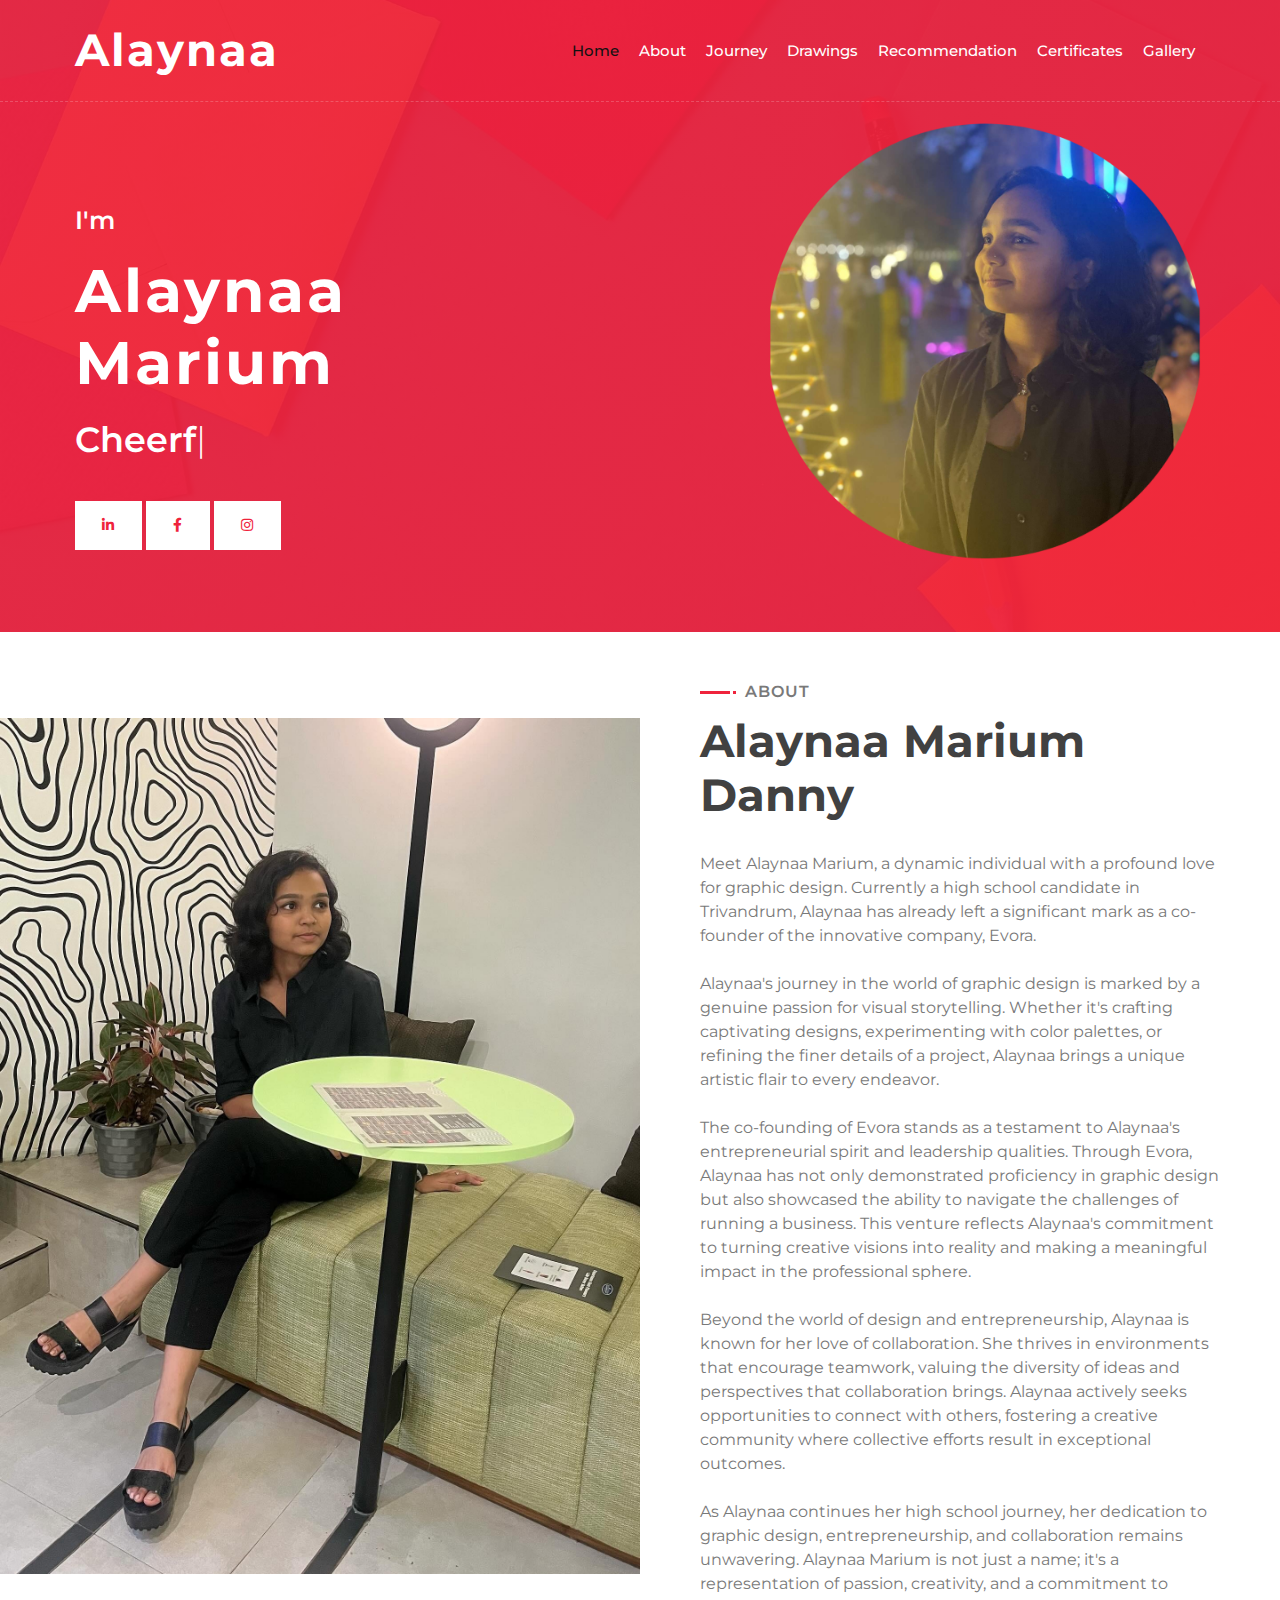
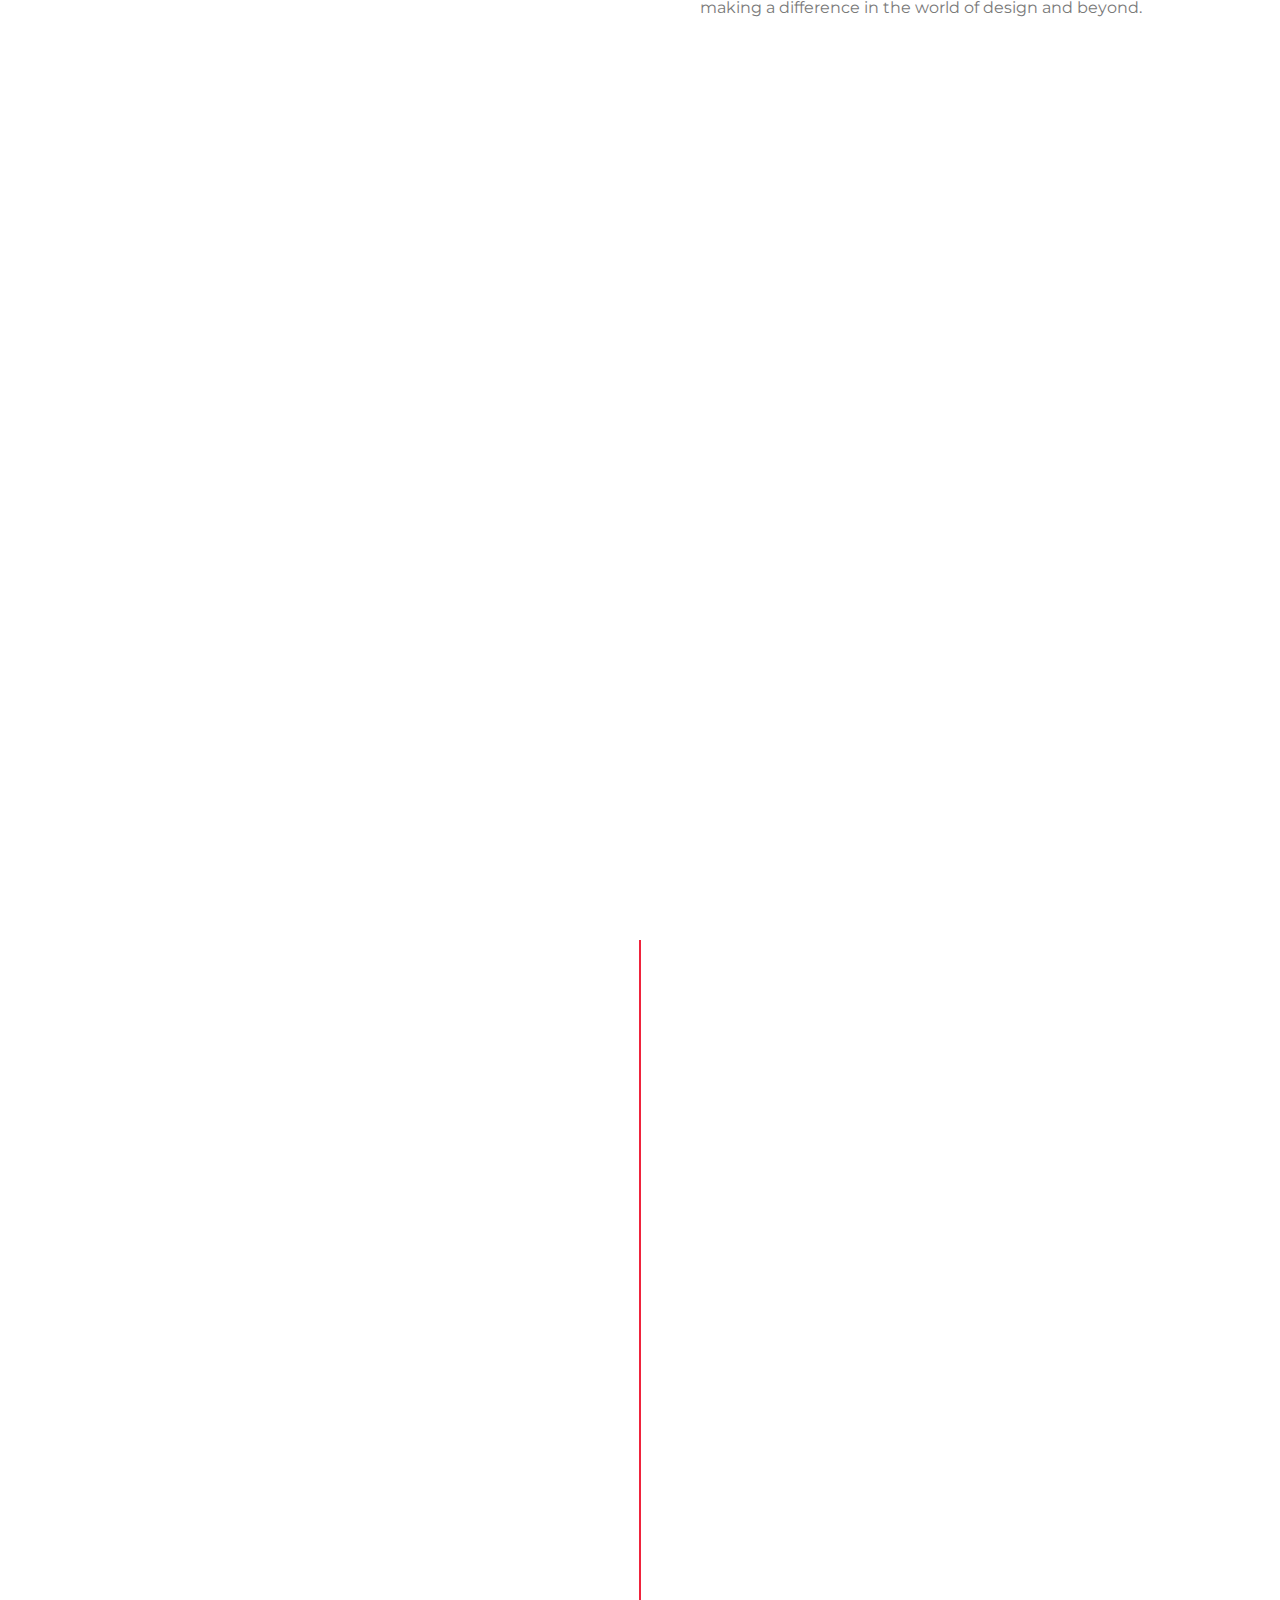
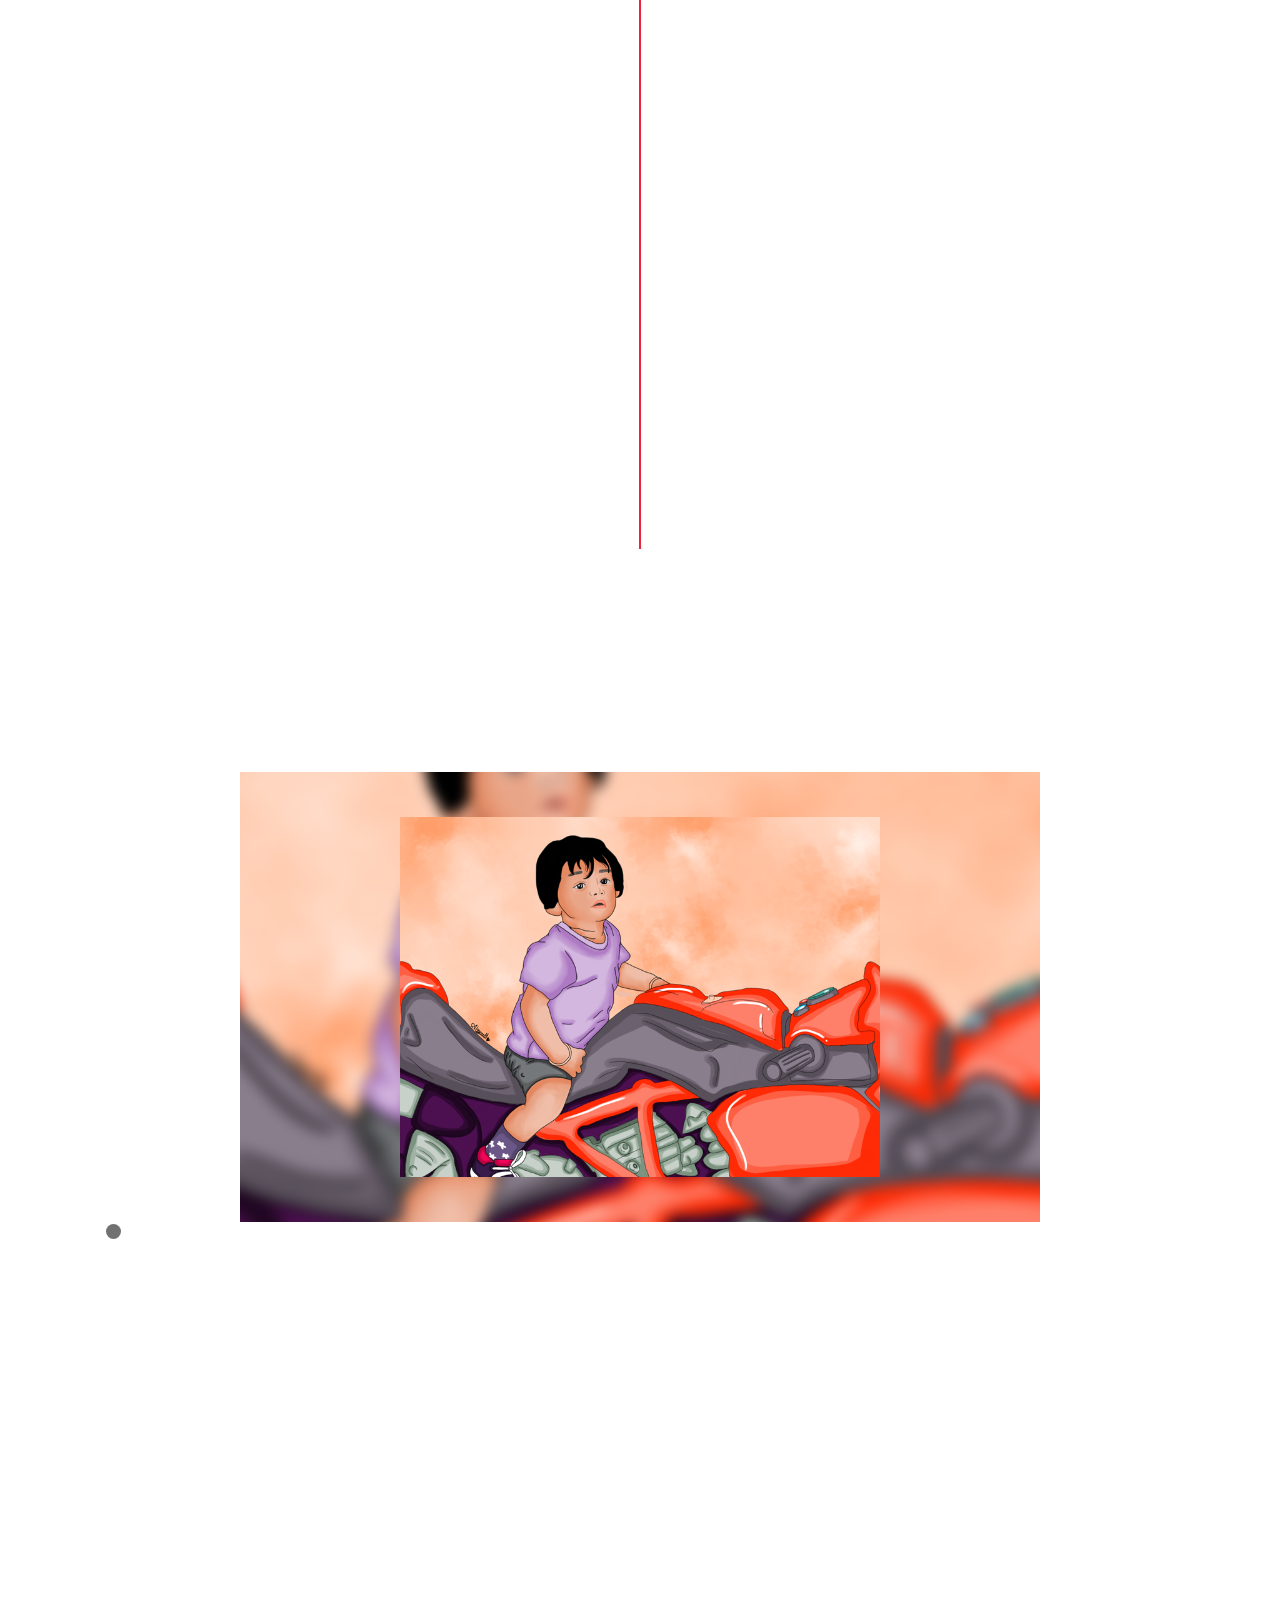
==== commit 77ec1522: "gallery added to nav" ====
--- a/index.html
+++ b/index.html
@@ -42,6 +42,7 @@
                         <a href="#portfolio" class="nav-item nav-link">Drawings</a>
                         <a href="#review" class="nav-item nav-link">Recommendation</a>
                         <a href="#blog" class="nav-item nav-link">Certificates</a>
+                        <a href="gallery.html" class="nav-item nav-link">Gallery</a>
                     </div>
                 </div>
             </div>
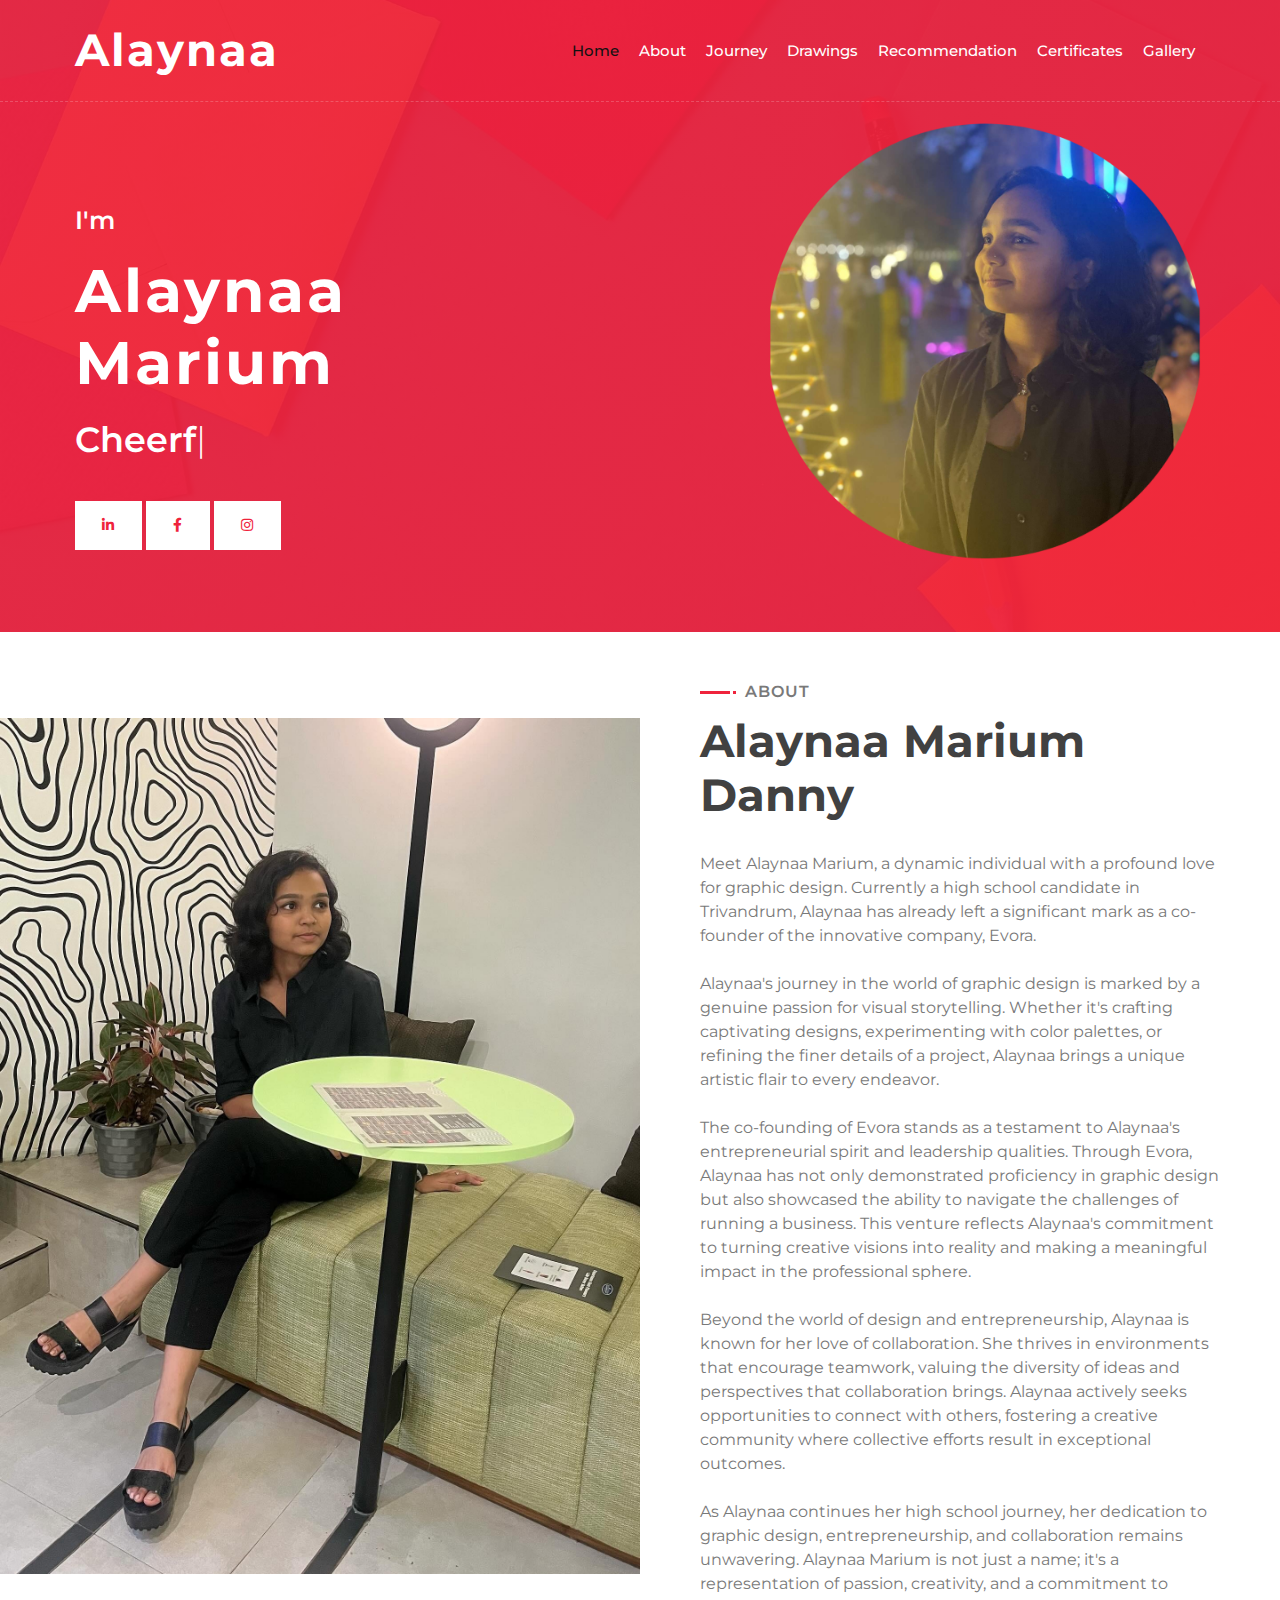
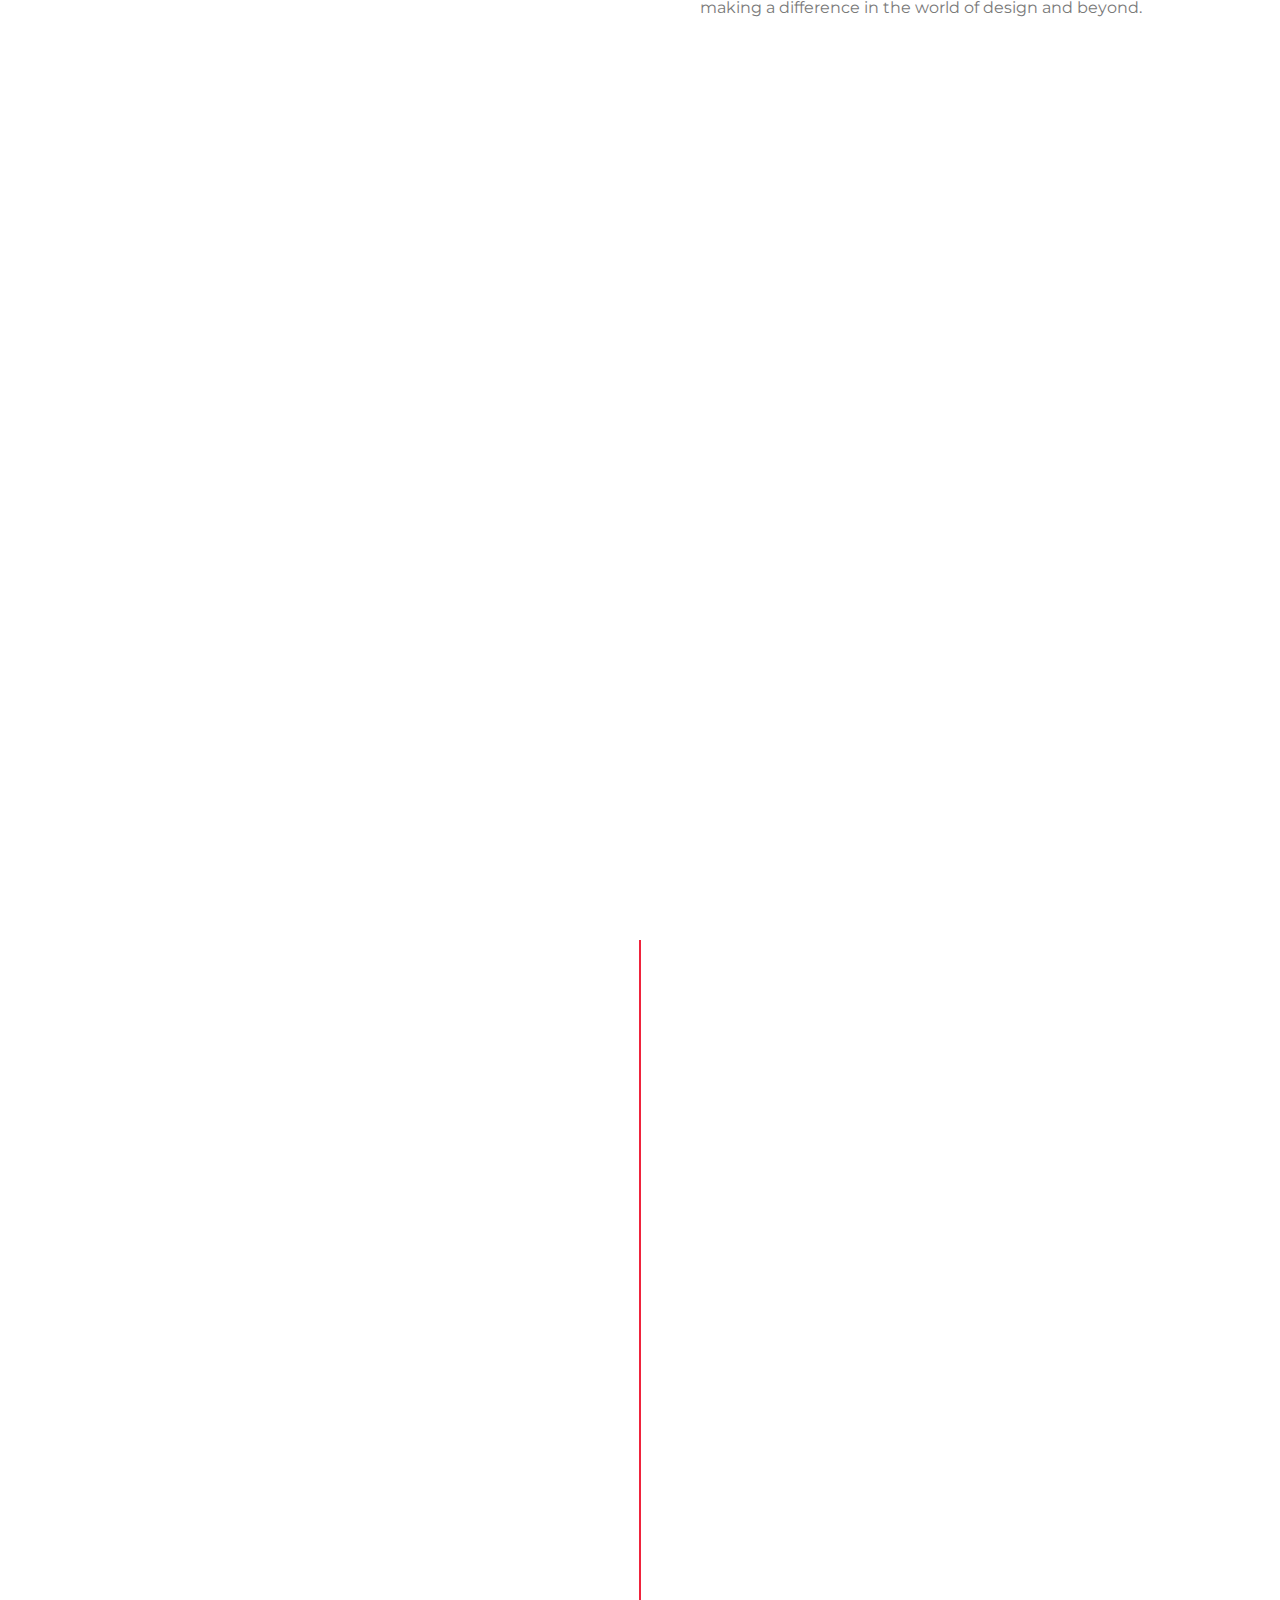
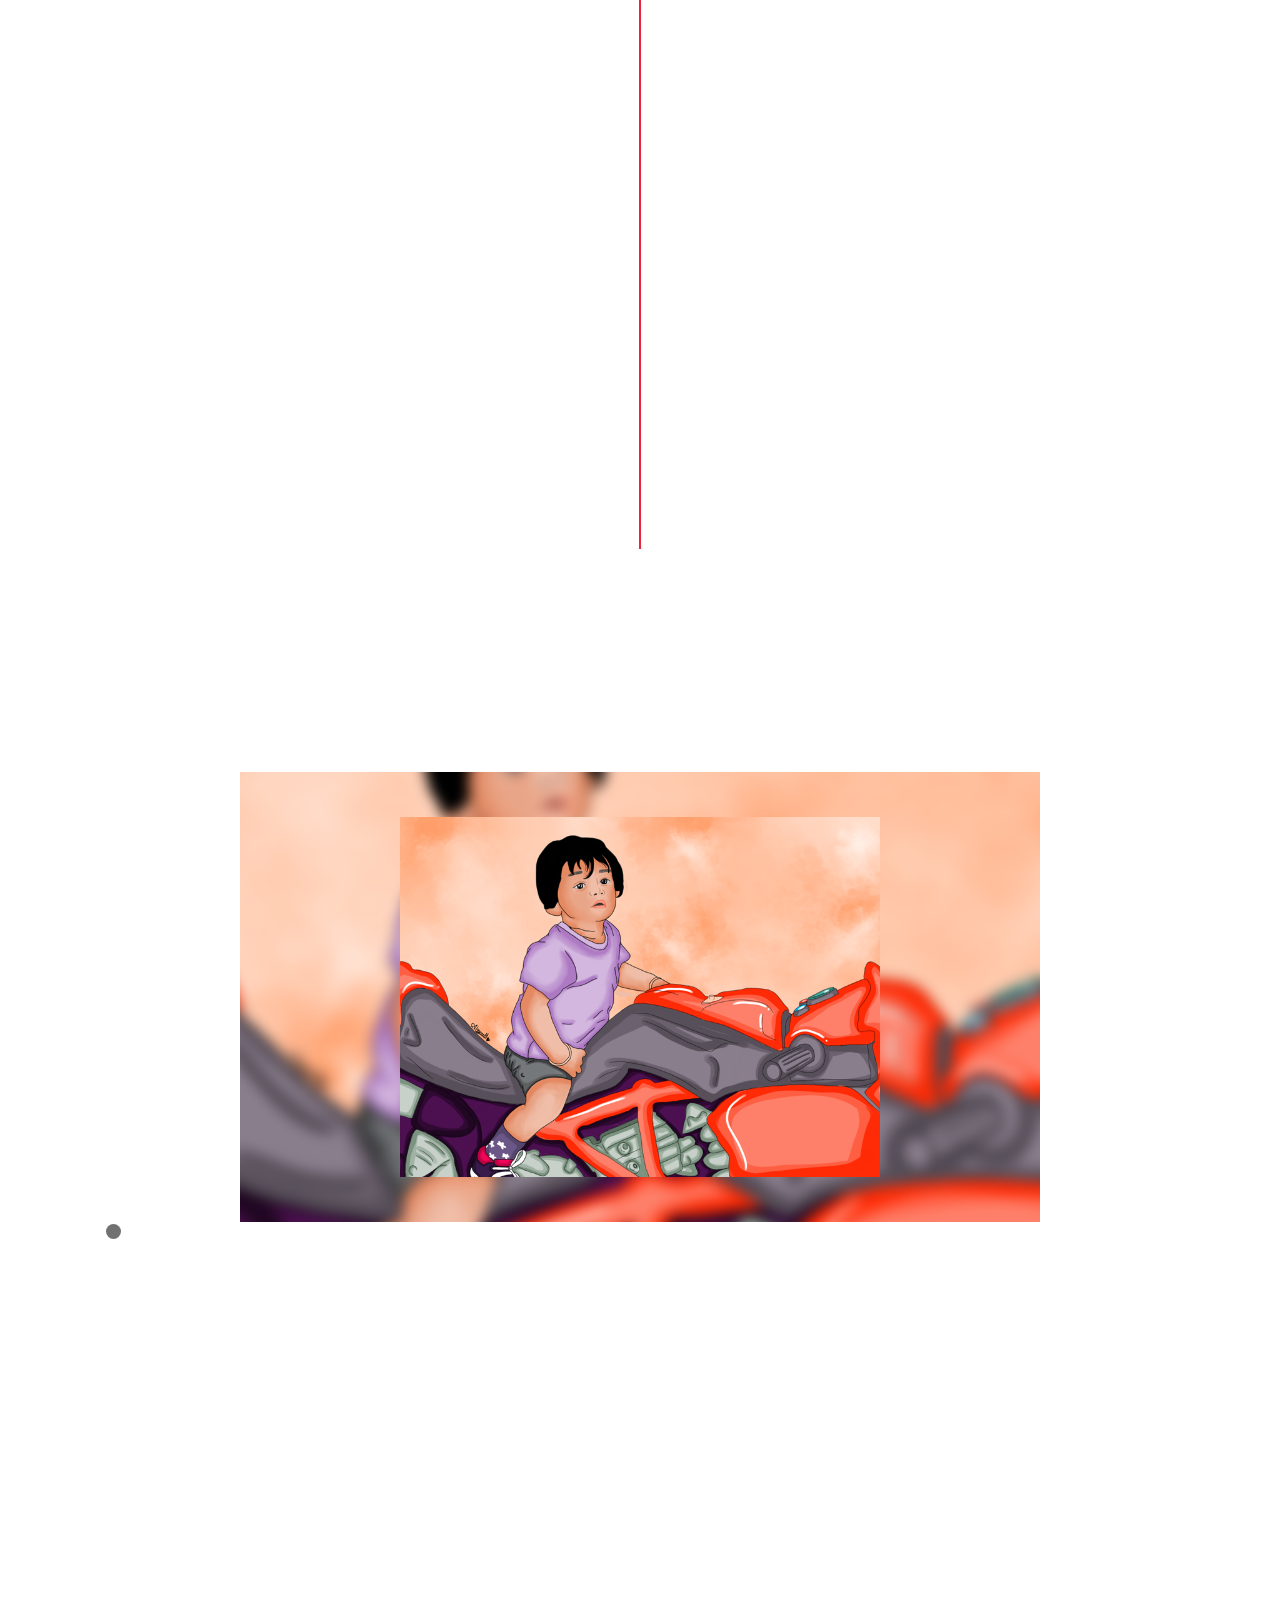
==== commit 5cd9460f: "certificate update" ====
--- a/index.html
+++ b/index.html
@@ -772,129 +772,7 @@
                     <h2>Achievements</h2>
                 </div>
                 <div class="row">
-                    <div class="col-lg-6">
-                        <div class="blog-item wow fadeInUp" data-wow-delay="0.1s">
-                            <div class="blog-img">
-                                <img src="img/certificate-1.png" alt="Blog">
-                            </div>
-                            <div class="blog-text">
-                                <h2>Fancy dress competition, at Sharjah Indian School</h2>
-                                <div class="blog-meta">
-                                </div>
-                                <p>
-                                    I participated in a fancy dress competition, at Sharjah Indian School. I dressed up as a jam bottle and pretended to be in a jam advertisement. Although I did not receive any special prize for this, this was my first step towards overcoming my stage fright.
-
-                                </p>
-                               
-                            </div>
-                        </div>
-                    </div>
-                    <div class="col-lg-6">
-                        <div class="blog-item wow fadeInUp" data-wow-delay="0.3s">
-                            <div class="blog-img">
-                                <img src="img/certificate-2.png" alt="Blog">
-                            </div>
-                            <div class="blog-text">
-                                <h2>International Mathematics Benchmark Test</h2>
-                                <div class="blog-meta">
-                                </div>
-                                <p>
-                                    I participated in the International Mathematics Benchmark Test, where I wrote a small assessment containing basic maths questions. 
-
-                                </p></div>
-                        </div>
-                    </div>
-                    <div class="col-lg-6">
-                        <div class="blog-item wow fadeInUp" data-wow-delay="0.3s">
-                            <div class="blog-img">
-                                <img src="img/certificate-3.png" alt="Blog">
-                            </div>
-                            <div class="blog-text">
-                                <h2>National Astronomy and Science Olympiad</h2>
-                                <div class="blog-meta">
-                                </div>
-                                <p>
-                                    I participated in the National Astronomy and Science Olympiad quiz. This quiz consisted of questions related to space and astronomy.
-                                </p>
-                            </div>
-                        </div>
-                    </div>
-                    <div class="col-lg-6">
-                        <div class="blog-item wow fadeInUp" data-wow-delay="0.3s">
-                            <div class="blog-img">
-                                <img src="img/certificate-4.png" alt="Blog">
-                            </div>
-                            <div class="blog-text">
-                                <h2>Cultural program at Al Fenoun </h2>
-                                <p>
-                                  I participated in cultural programmes at the Al Fenoun anniversary celebration, where I choreographed dances and helped set up the event.
-
-                                </p>
-                             
-                            </div>
-                        </div>
-                    </div>
-                    <div class="col-lg-6">
-                        <div class="blog-item wow fadeInUp" data-wow-delay="0.3s">
-                            <div class="blog-img">
-                                <img src="img/certificate-5.png" alt="Blog">
-                            </div>
-                            <div class="blog-text">
-                                <h2>Cultural programmes</h2>
- 
-                                <p>
-                                    I participated in cultural programmes at the Al Fenoun National Day celebration, where I choreographed dances and helped set up the event. I choreographed a traditional Arabic dance which was later performed in two more venues.
-                                </p>
-                                 
-                            </div>
-                        </div>
-                    </div>
-                    <div class="col-lg-6">
-                        <div class="blog-item wow fadeInUp" data-wow-delay="0.3s">
-                            <div class="blog-img">
-                                <img src="img/certificate-6.png" alt="Blog">
-                            </div>
-                            <div class="blog-text">
-                                <h2>Cultural programmes at Al Fenoun</h2>
- 
-                                <p>
-                                    I participated in cultural programmes at the Al Fenoun Onam celebration, where I choreographed dances and helped set up the event.
-                                </p>
-                                 
-                            </div>
-                        </div>
-                    </div>
-                    <div class="col-lg-6">
-                        <div class="blog-item wow fadeInUp" data-wow-delay="0.3s">
-                            <div class="blog-img">
-                                <img src="img/certificate-7.png" alt="Blog">
-                            </div>
-                            <div class="blog-text">
-                                <h2>Karate Ranked!</h2>
- 
-                                <p>
-                                    I received the 8th rank for karate and received the yellow belt.
-
-                                </p>
-                                 
-                            </div>
-                        </div>
-                    </div>
-                    <div class="col-lg-6">
-                        <div class="blog-item wow fadeInUp" data-wow-delay="0.3s">
-                            <div class="blog-img">
-                                <img src="img/certificate-8.png" alt="Blog">
-                            </div>
-                            <div class="blog-text">
-                                <h2>Spelling Bee</h2>
- 
-                                <p>
-                                    I participated in the spelling bee contest at Sharjah Indian School.
-                                </p>
-                                 
-                            </div>
-                        </div>
-                    </div>
+                   
                     <div class="col-lg-6">
                         <div class="blog-item wow fadeInUp" data-wow-delay="0.3s">
                             <div class="blog-img">
@@ -913,13 +791,13 @@
                     <div class="col-lg-6">
                         <div class="blog-item wow fadeInUp" data-wow-delay="0.3s">
                             <div class="blog-img">
-                                <img src="img/certificate-10.png" alt="Blog">
+                                <img src="img/certificate-11.png" alt="Blog">
                             </div>
                             <div class="blog-text">
-                                <h2>Karate Ranked!</h2>
+                                <h2>Fashion Designing Competiton</h2>
  
                                 <p>
-                                    I received 9th rank for karate and got the orange belt. 
+                                    Received 3rd price for fashion designing competition among 7 different schools
                                 </p>
                                  
                             </div>
@@ -928,28 +806,13 @@
                     <div class="col-lg-6">
                         <div class="blog-item wow fadeInUp" data-wow-delay="0.3s">
                             <div class="blog-img">
-                                <img src="img/certificate-11.png" alt="Blog">
+                                <img src="img/certificate-10.png" alt="Blog">
                             </div>
                             <div class="blog-text">
-                                <h2>M.U.N Lecole Chempaka</h2>
- 
-                                <p>
-                                    I attended a MUN conducted by Lecole Chempaka International School. I represented the country Thailand. 
-                                </p>
-                                 
-                            </div>
-                        </div>
-                    </div>
-                    <div class="col-lg-6">
-                        <div class="blog-item wow fadeInUp" data-wow-delay="0.3s">
-                            <div class="blog-img">
-                                <img src="img/certificate-12.png" alt="Blog">
-                            </div>
-                            <div class="blog-text">
-                                <h2>Asset Exam</h2>
+                                <h2> State watercolour drawing competition </h2>
                               
                                 <p>
-                                    I wrote an Asset Test, where the test asses our basic knowledge of the subjects humanities, science, maths and English. 
+                                    Got 19th rank among 250 people for watercolour painting on the topic 'Say no to drugs'
                                 </p>
                                 
                             </div>
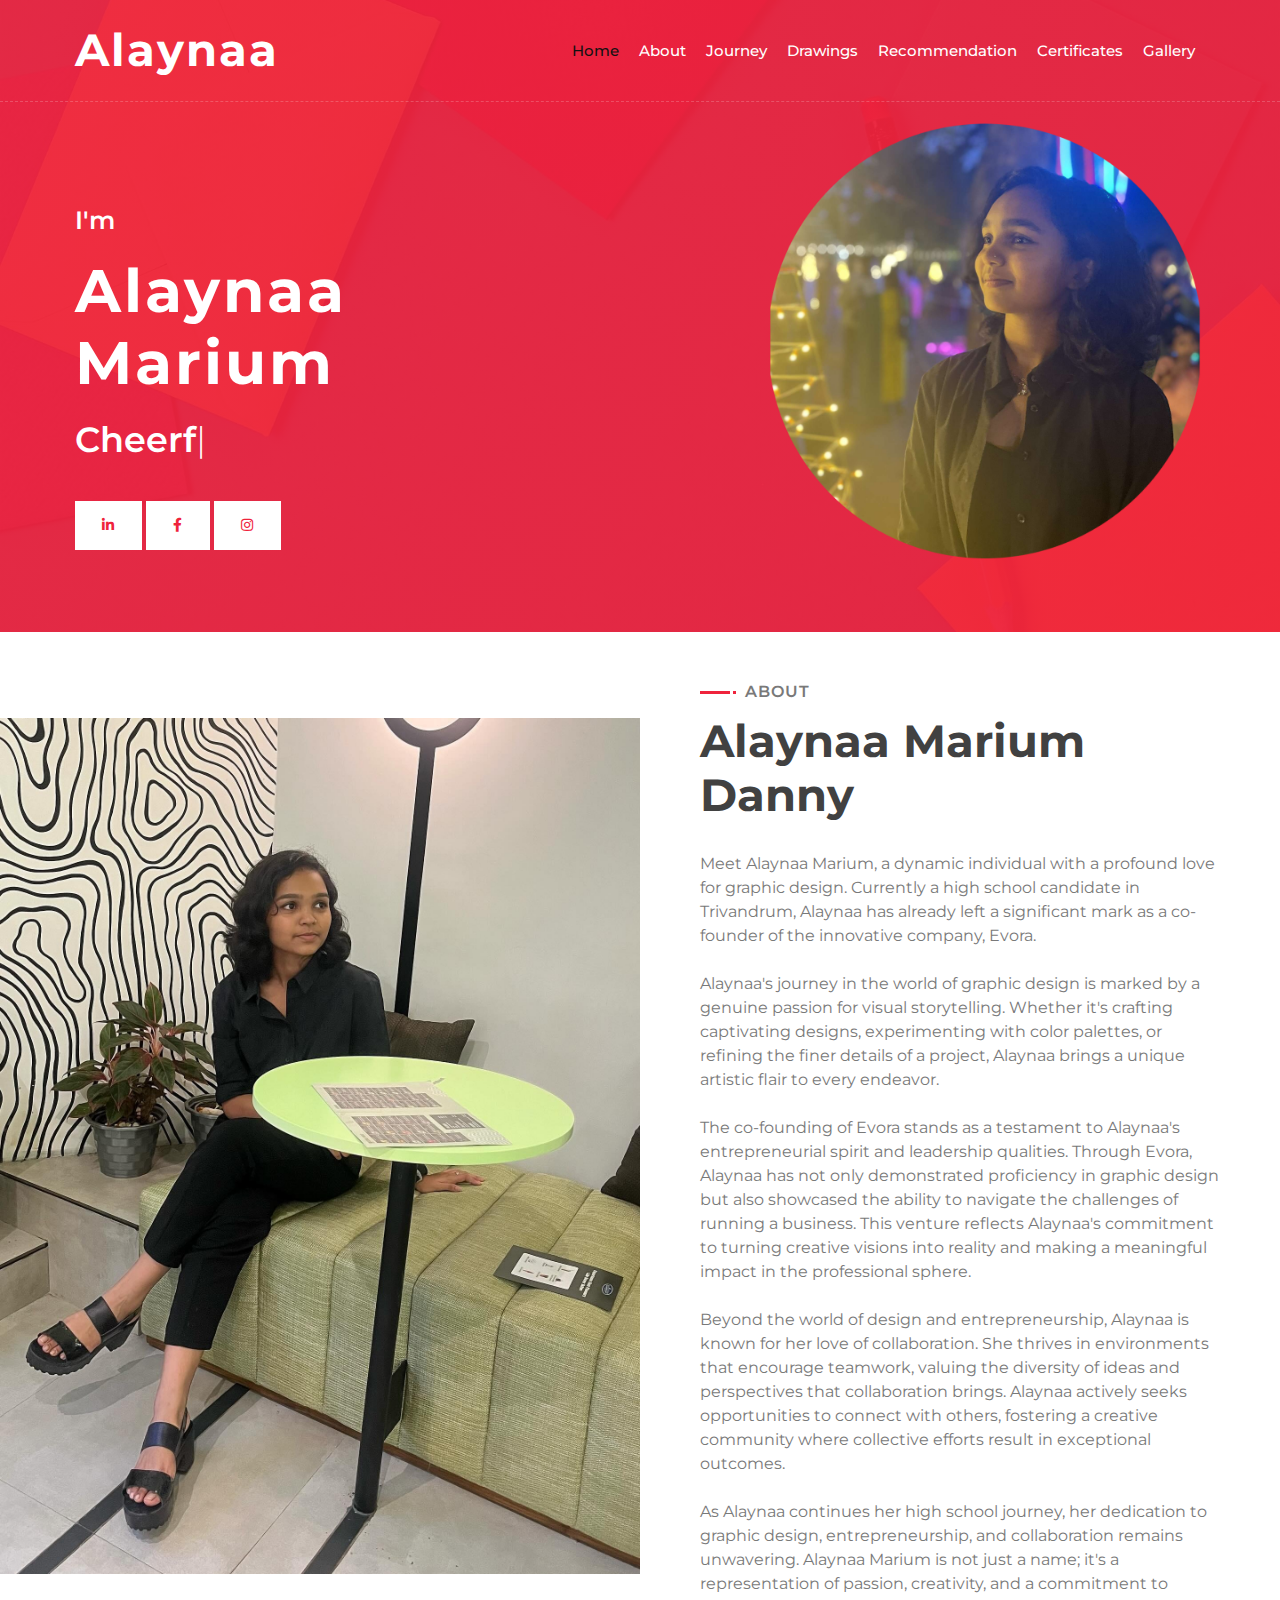
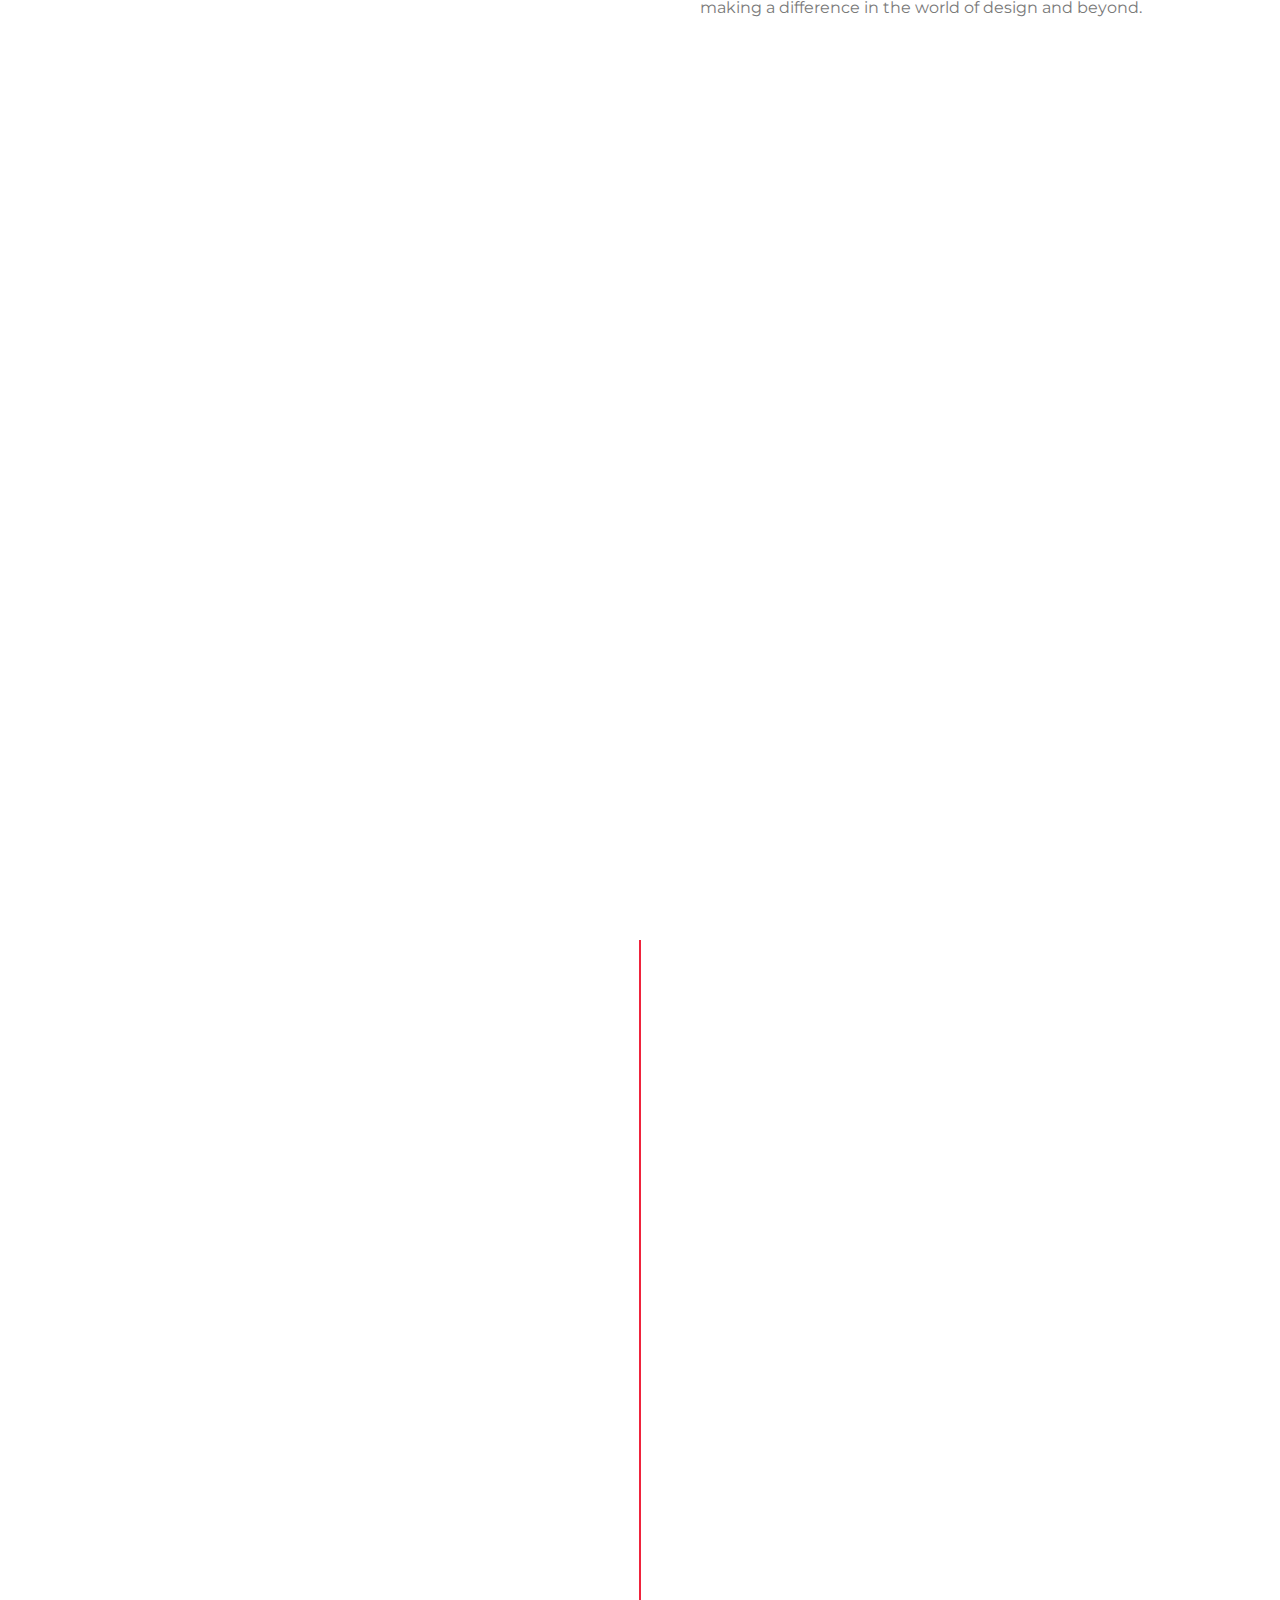
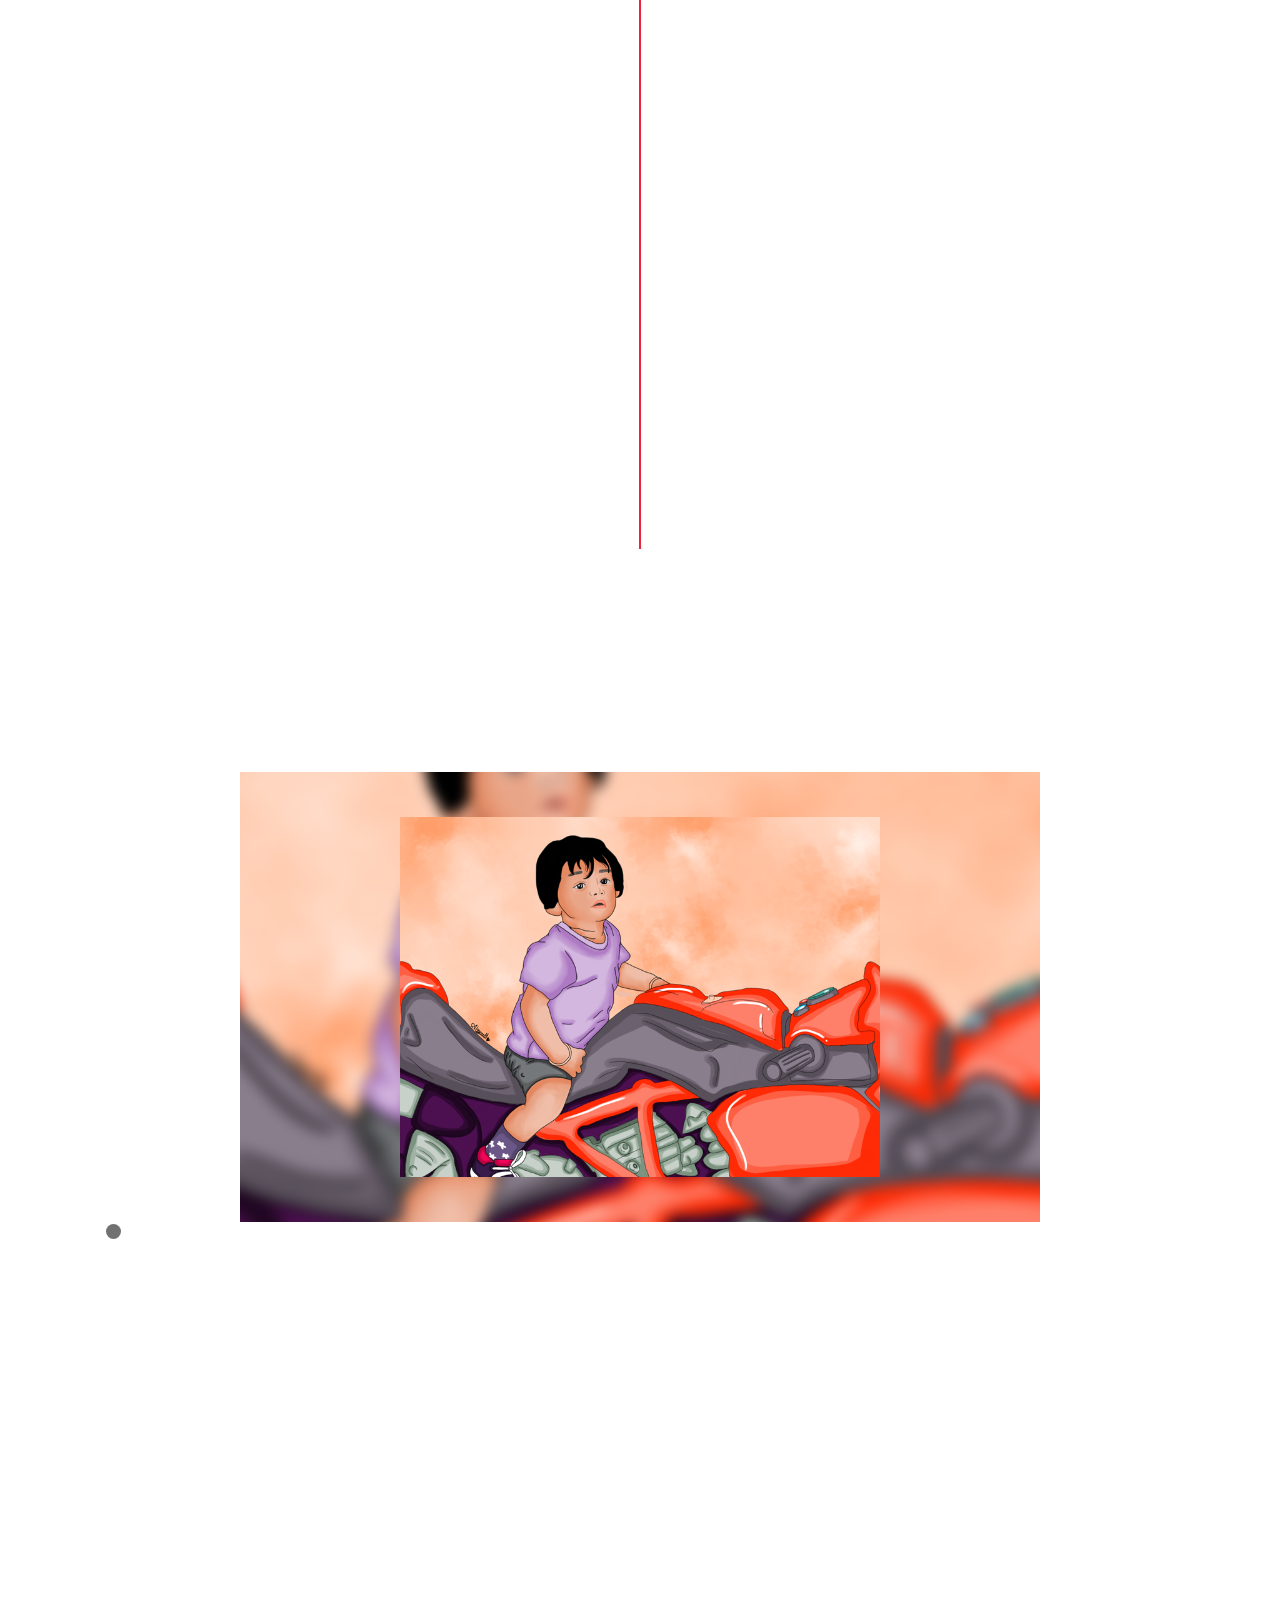
==== commit e42b94a4: "branding added" ====
--- a/index.html
+++ b/index.html
@@ -835,14 +835,18 @@
                         <div class="footer-social">
                             <a class="btn" href="https://www.linkedin.com/in/alaynaa-marium-55904a28b/"><i class="fab fa-linkedin-in"></i></a>
                             <a class="btn" href="https://www.facebook.com/profile.php?id=100087161590707"><i class="fab fa-facebook-f"></i></a>
-                            <a class="btn" href="https://www.instagram.com/shxtsofaura/"><i class="fab fa-instagram"></i></a>
-<br>Denver John Demis
+                            <a class="btn" href="https://www.instagram.com/shxtsofaura/"><i class="fab fa-instagram"></i></a><br>
+                            <a class="btn"><img src="img/Footer.png" width="20%"></a>
+
+
+
                         </div>
                     </div>
                 </div>
                
             </div>
         </div>
+
         <!-- Footer End -->
         
         
@@ -854,6 +858,7 @@
         <div id="loader" class="show">
             <div class="loader"></div>
         </div>
+
 
         
         <!-- JavaScript Libraries -->
@@ -874,4 +879,6 @@
         <!-- Template Javascript -->
         <script src="js/main.js"></script>
     </body>
+
 </html>
+</div>
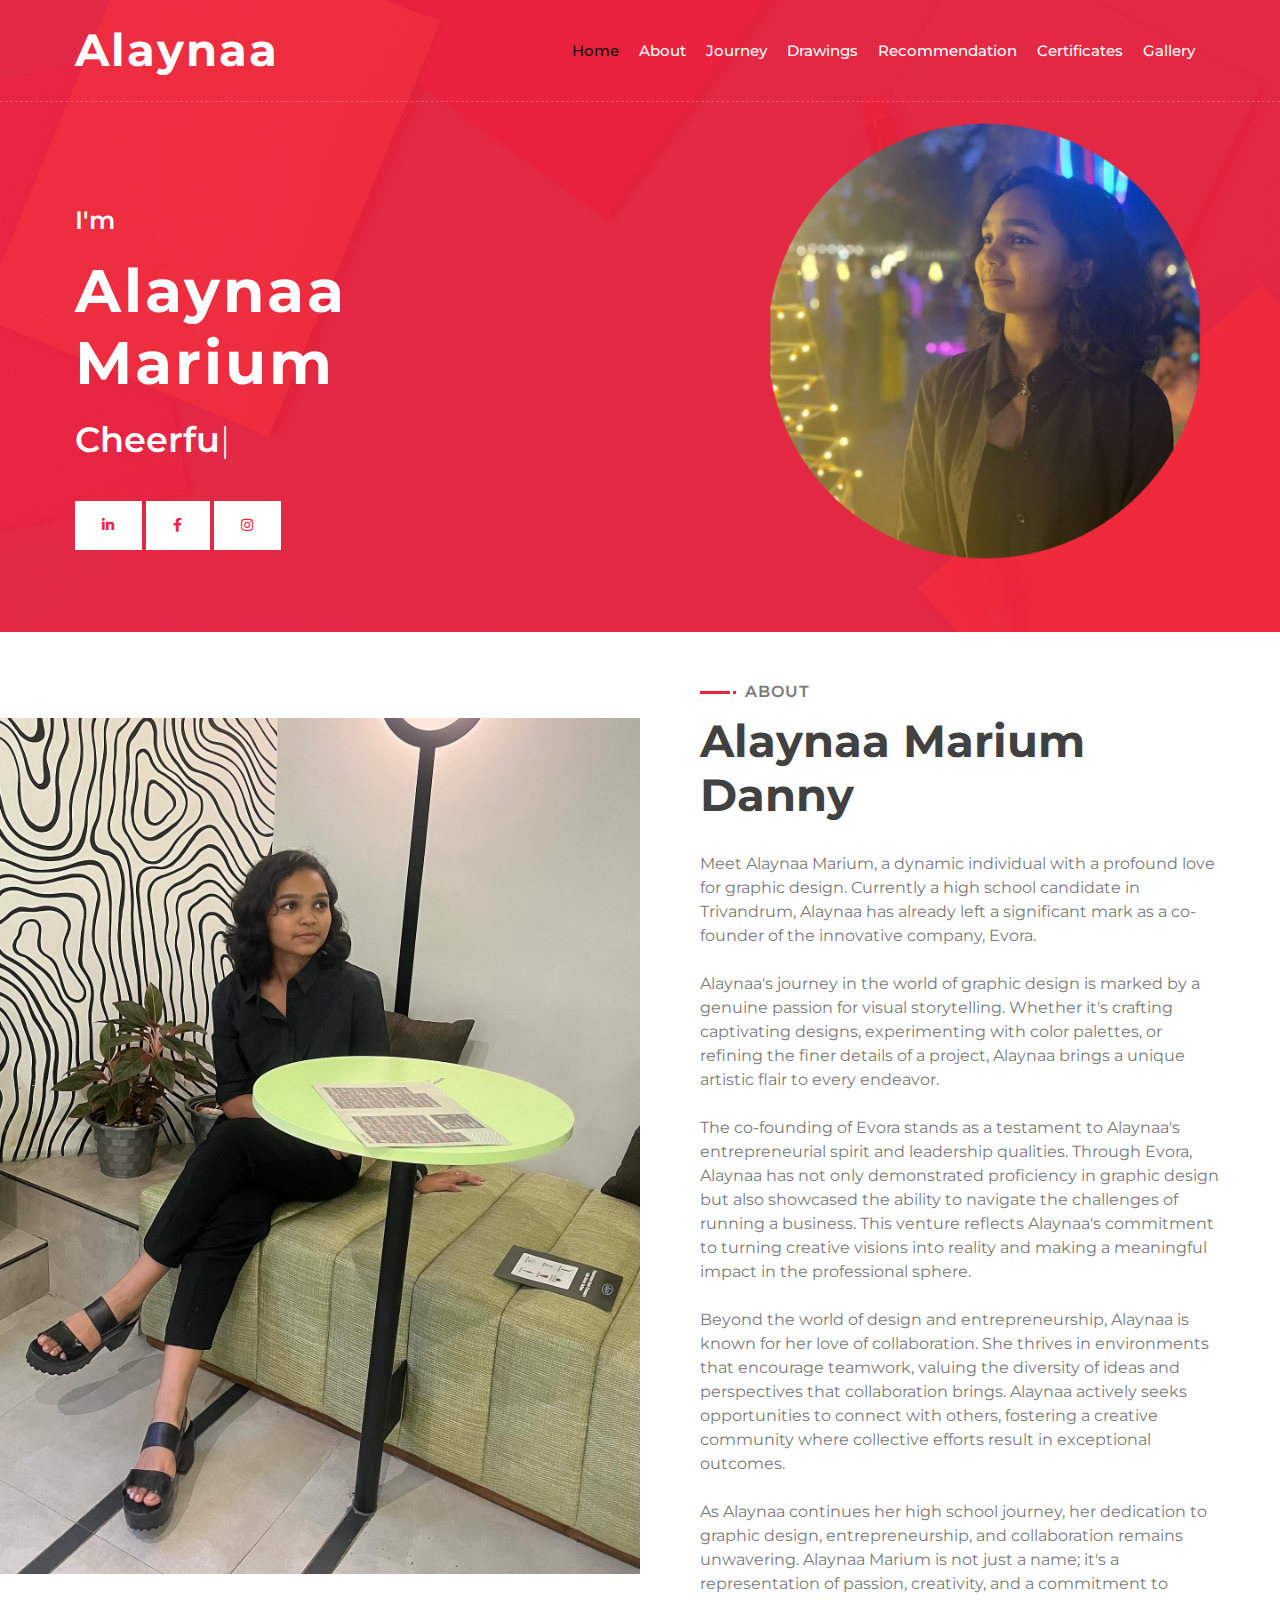
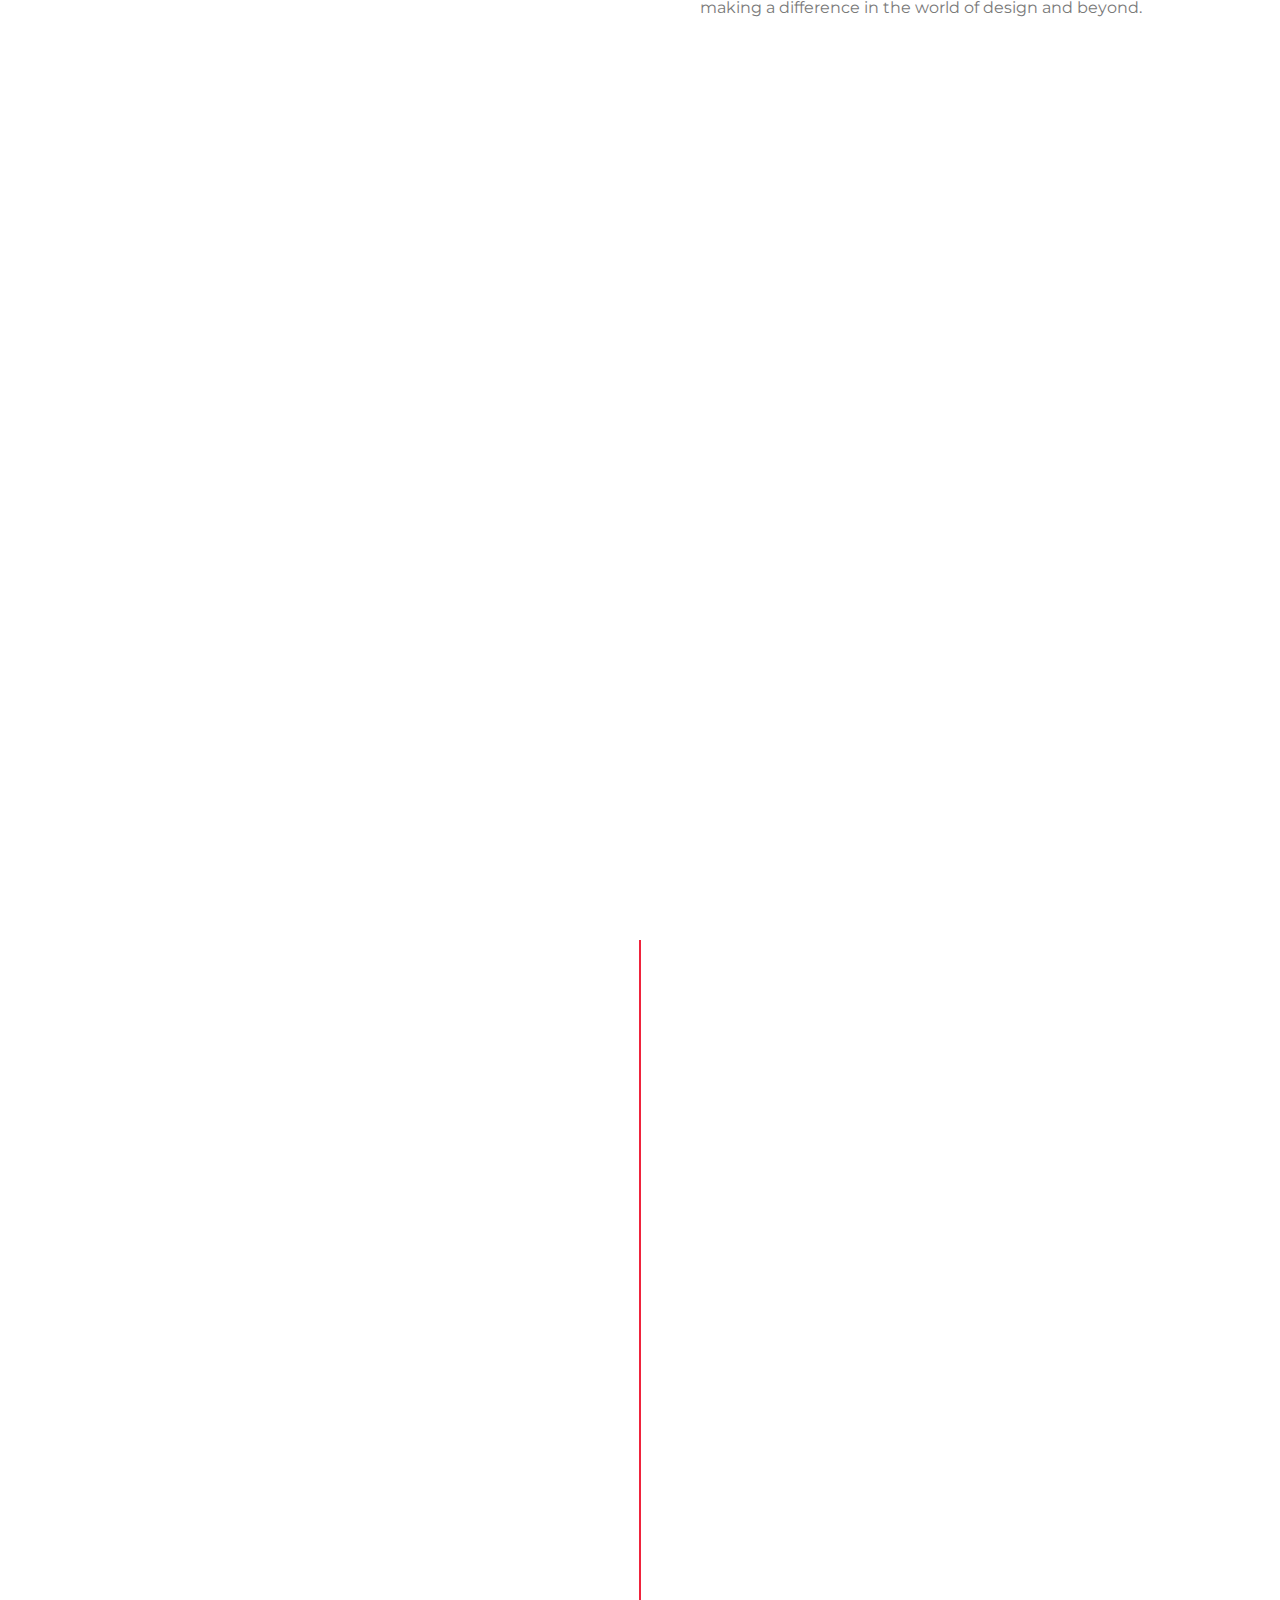
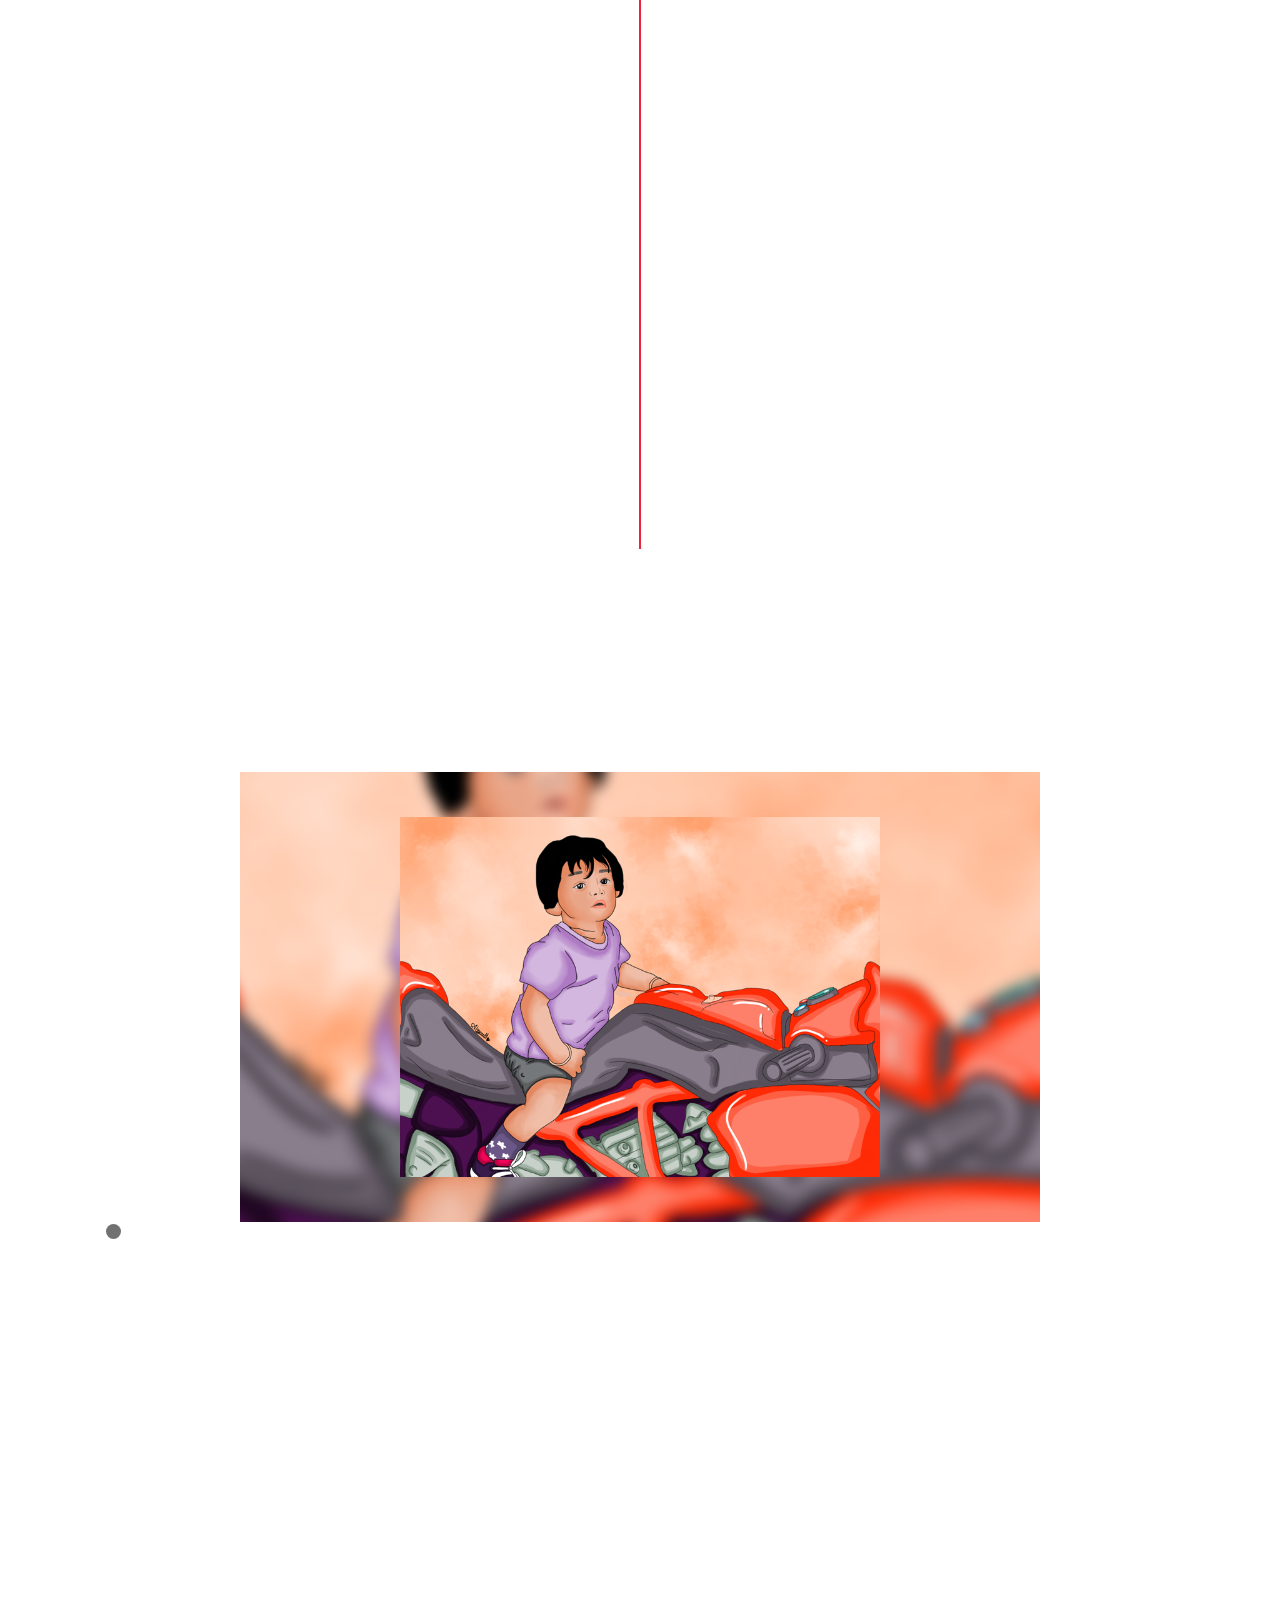
==== commit c9fd5ca1: "chat added" ====
--- a/index.html
+++ b/index.html
@@ -25,6 +25,19 @@
     </head>
 
     <body data-spy="scroll" data-target=".navbar" data-offset="51">
+        <!--Start of Tawk.to Script-->
+<script type="text/javascript">
+var Tawk_API=Tawk_API||{}, Tawk_LoadStart=new Date();
+(function(){
+var s1=document.createElement("script"),s0=document.getElementsByTagName("script")[0];
+s1.async=true;
+s1.src='https://embed.tawk.to/661e1659a0c6737bd12c6219/1hrioejkn';
+s1.charset='UTF-8';
+s1.setAttribute('crossorigin','*');
+s0.parentNode.insertBefore(s1,s0);
+})();
+</script>
+<!--End of Tawk.to Script-->
         <!-- Nav Bar Start -->
         <div class="navbar navbar-expand-lg bg-light navbar-light">
             <div class="container-fluid">
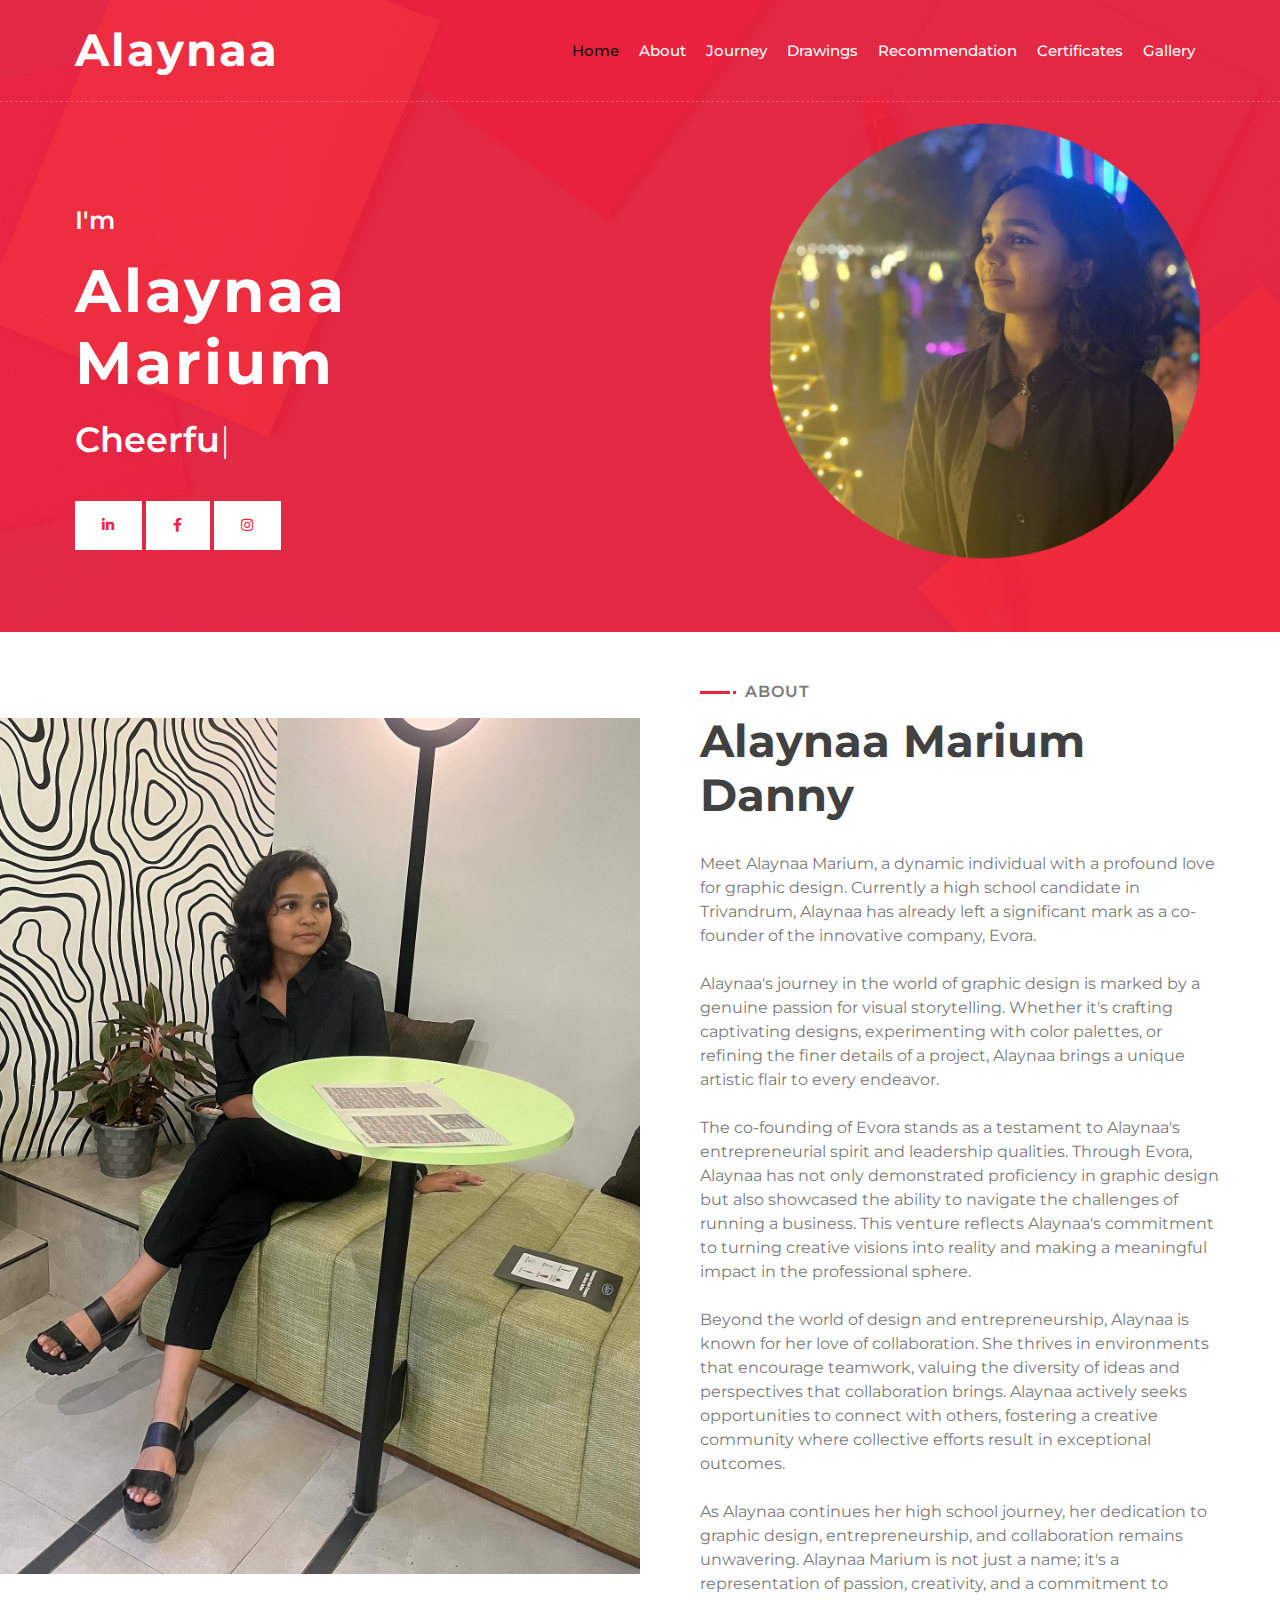
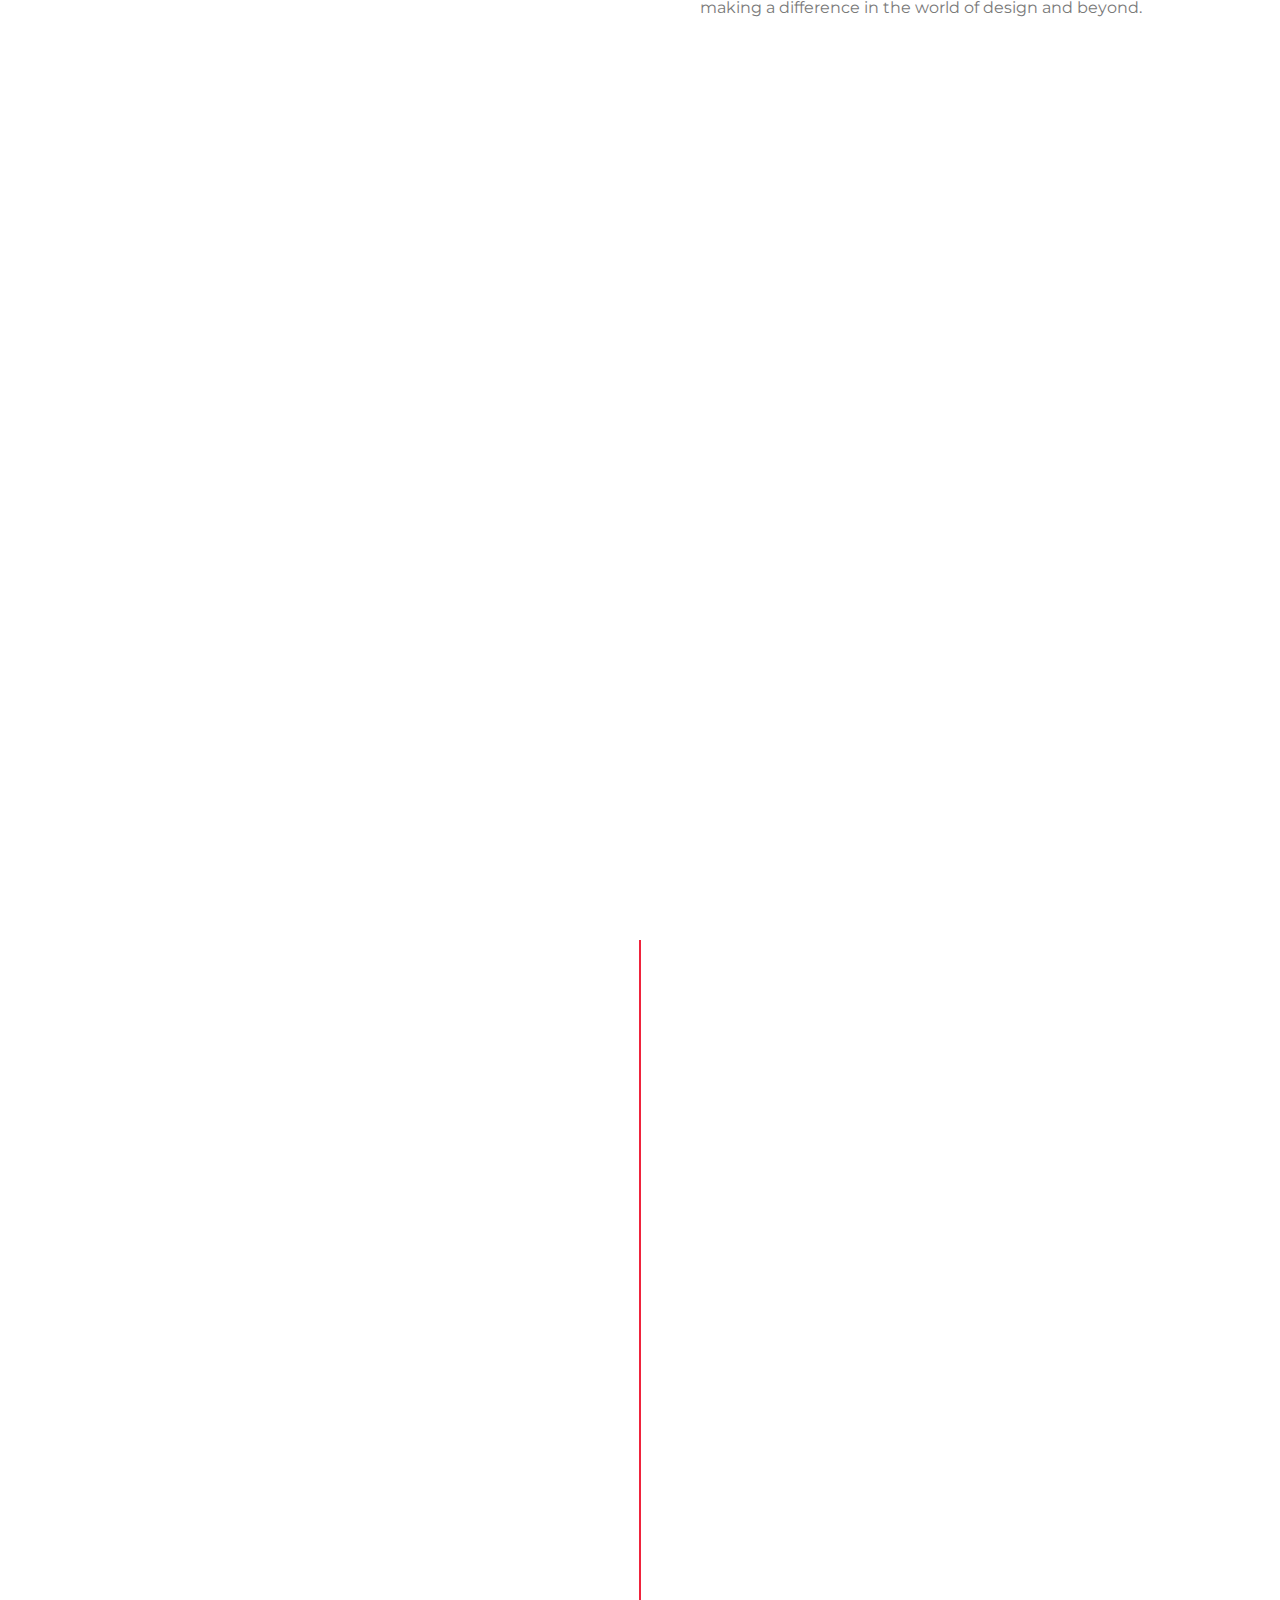
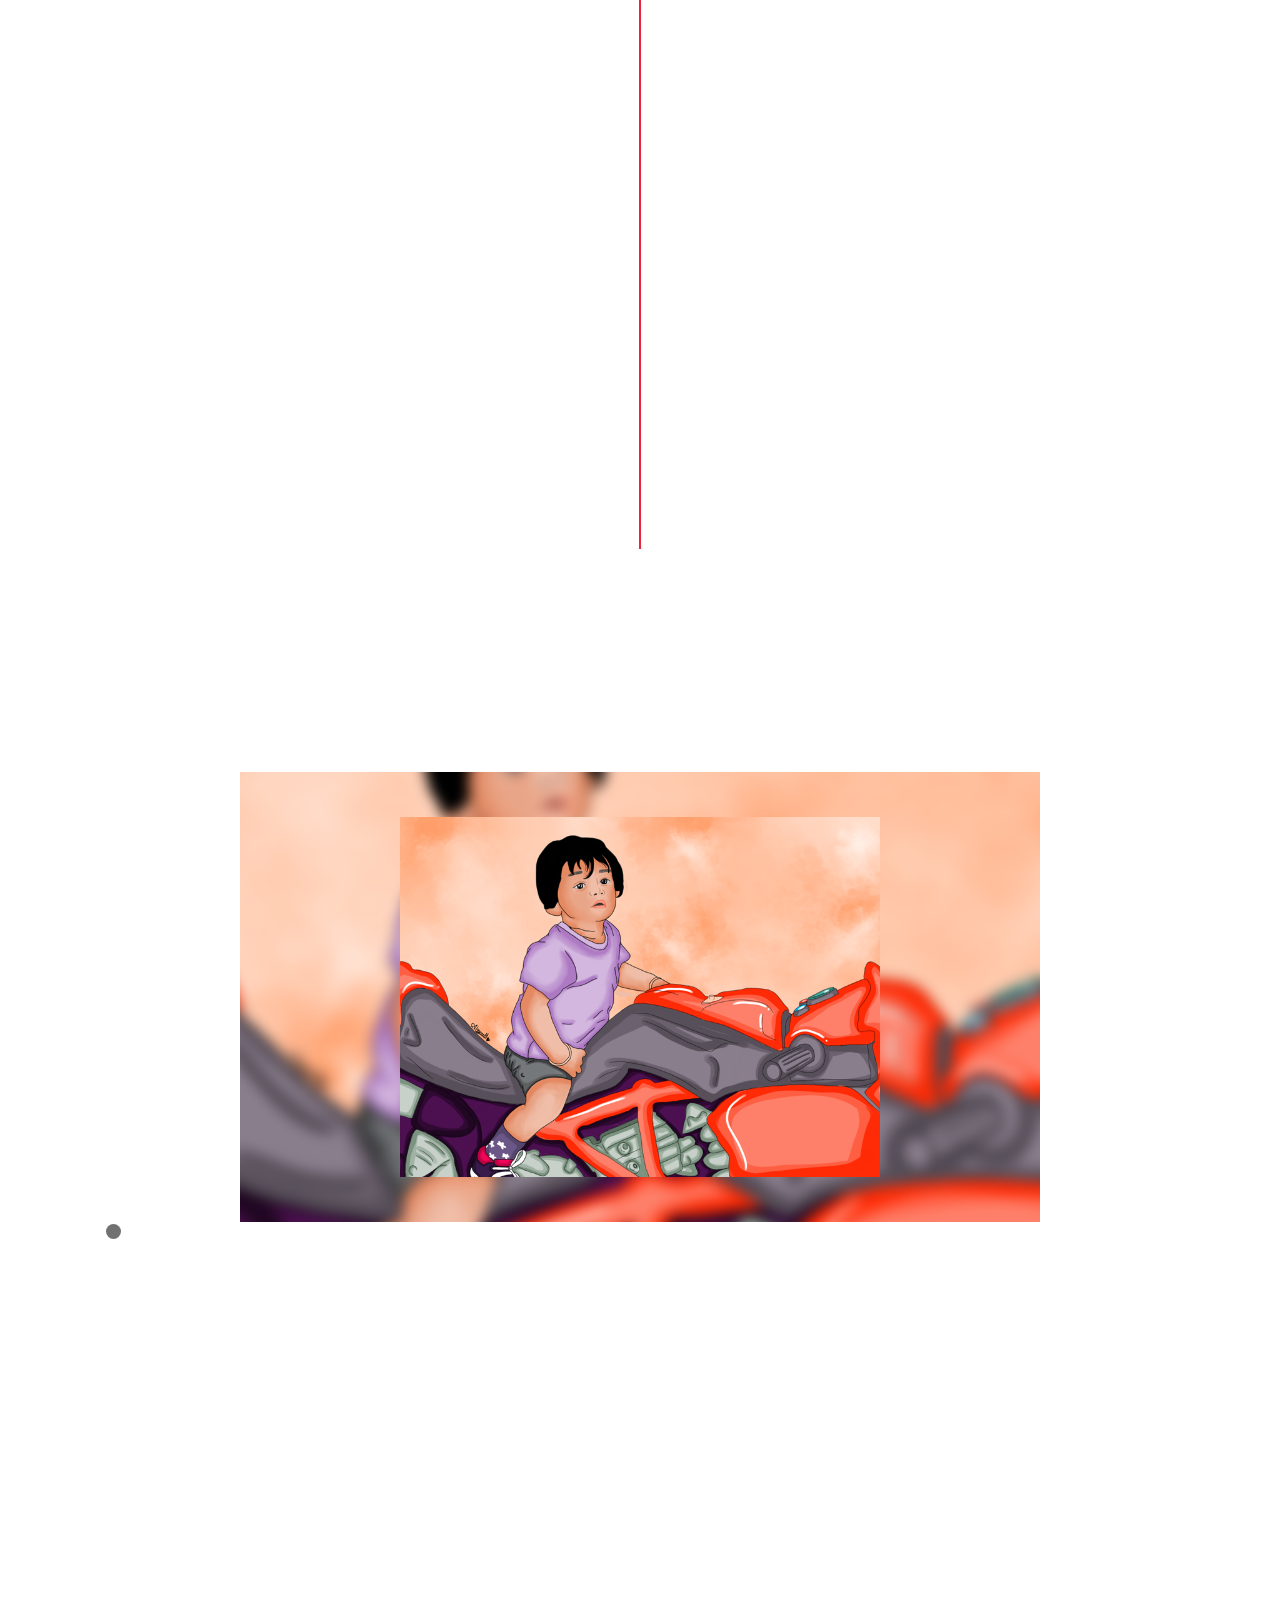
==== commit 74b90687: "Changed footer" ====
--- a/index.html
+++ b/index.html
@@ -842,14 +842,9 @@
             <div class="container-fluid">
                 <div class="container">
                     <div class="footer-info">
-                        <h2>Alaynaa Marium Danny</h2>
-                        <h3>Trivandrum, Kerala, India</h3>
-                        
-                        <div class="footer-social">
-                            <a class="btn" href="https://www.linkedin.com/in/alaynaa-marium-55904a28b/"><i class="fab fa-linkedin-in"></i></a>
-                            <a class="btn" href="https://www.facebook.com/profile.php?id=100087161590707"><i class="fab fa-facebook-f"></i></a>
-                            <a class="btn" href="https://www.instagram.com/shxtsofaura/"><i class="fab fa-instagram"></i></a><br>
-                            <a class="btn"><img src="img/Footer.png" width="20%"></a>
+
+
+                            <a class="btn" href="https://den-enterprise.github.io/Web-Creator"><img src="img/Footer.png"  width="20%"></a>
 
 
 
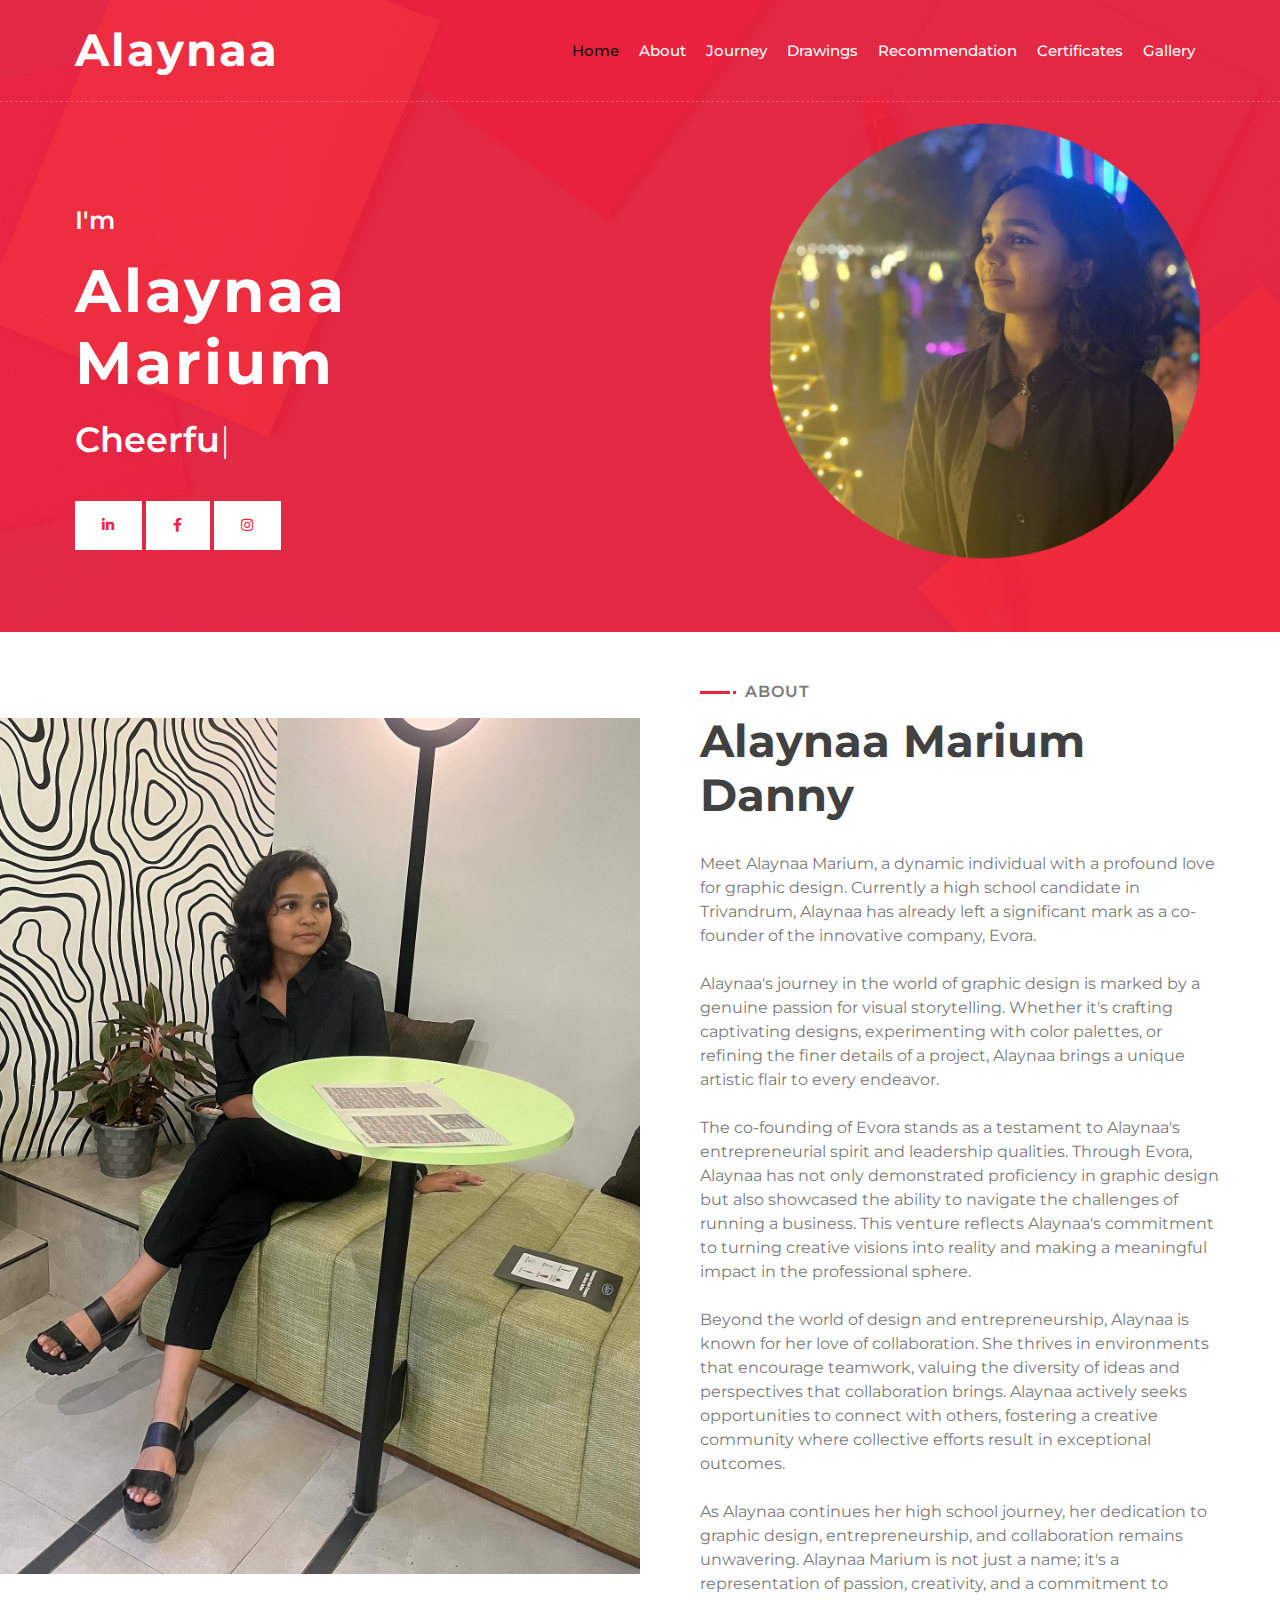
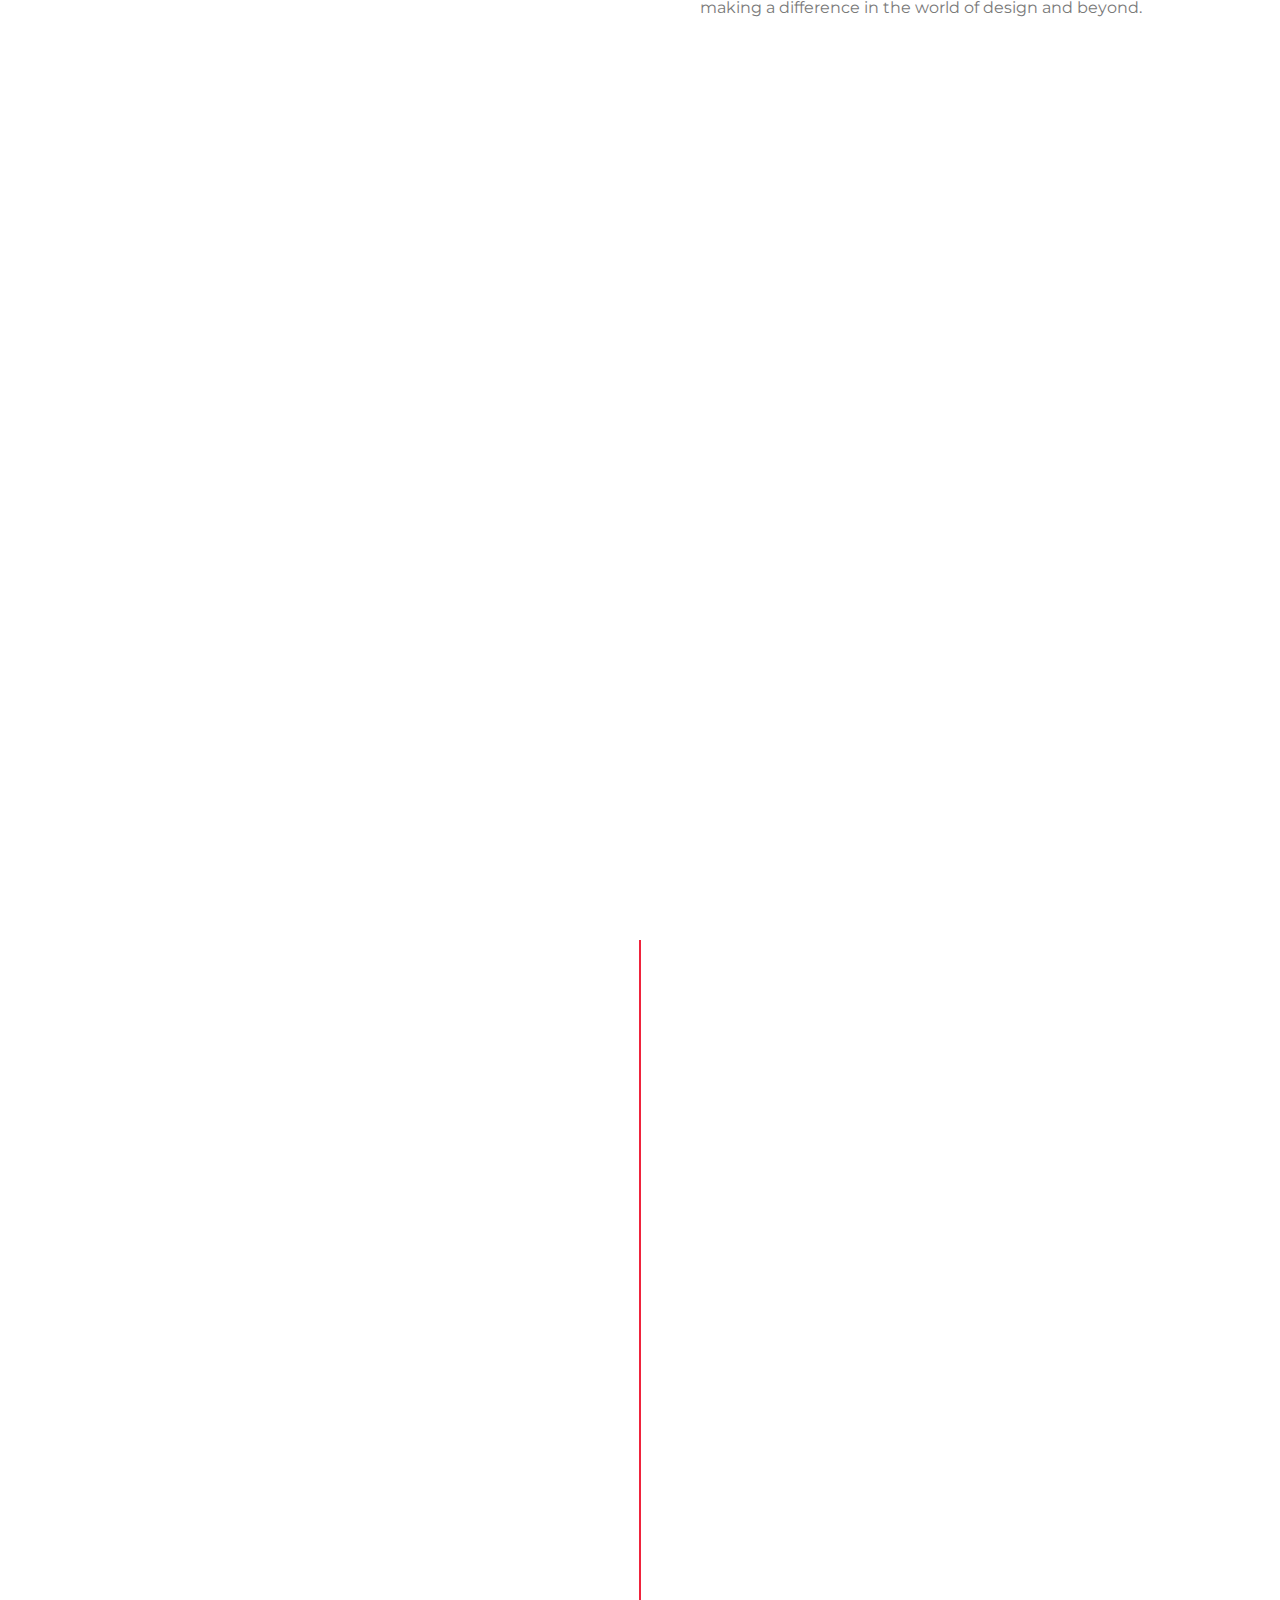
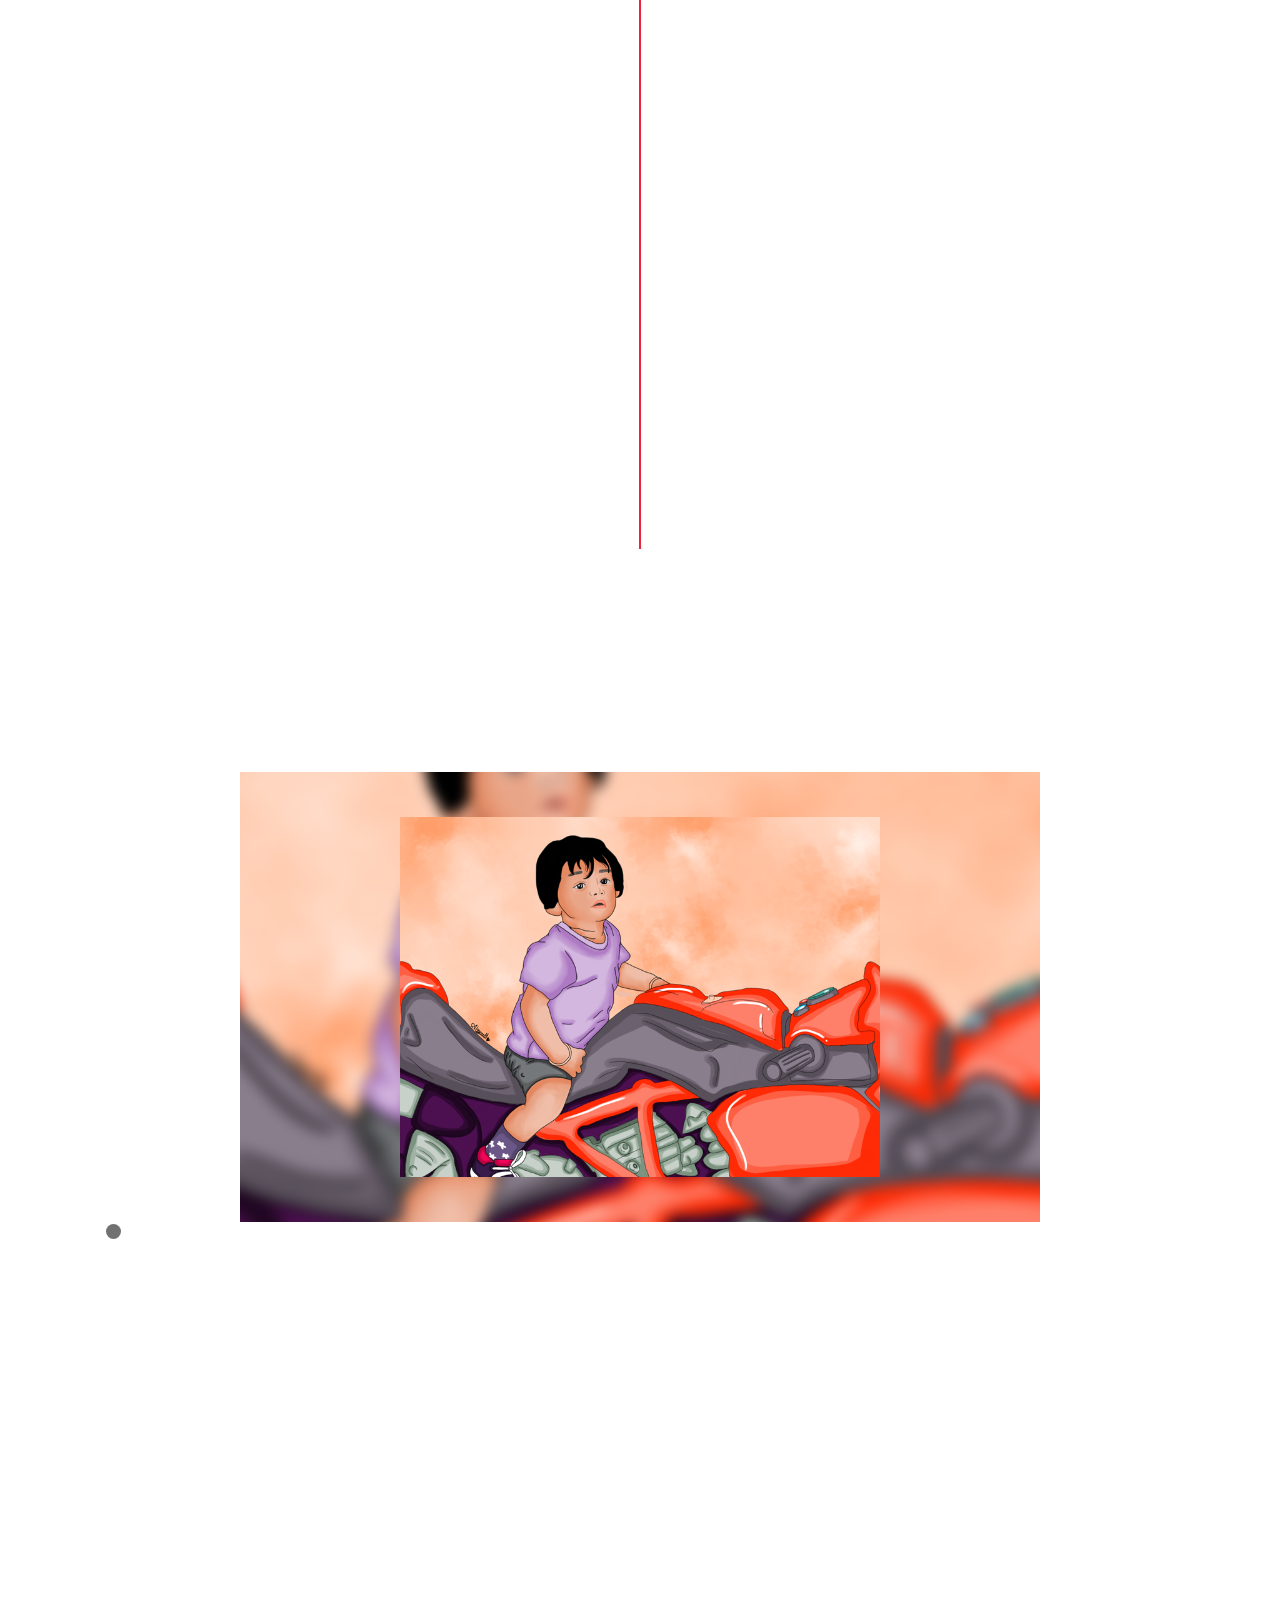
==== commit 1569bfce: "Update index.html" ====
--- a/index.html
+++ b/index.html
@@ -830,6 +830,22 @@
                                 
                             </div>
                         </div>
+                        
+                    </div>
+                    <div class="col-lg-6">
+                        <div class="blog-item wow fadeInUp" data-wow-delay="0.3s">
+                            <div class="blog-img">
+                                <img src="img/certificate-13.jpg" alt="Blog">
+                            </div>
+                            <div class="blog-text">
+                                <h2>Internship programme at Aham Boutique</h2>
+ 
+                                <p>
+                                    I went for an internship programme at Aham Boutique in Trivandrum, where I learned fashion designing and fashion illustration.
+                                </p>
+                                 
+                            </div>
+                        </div>
                     </div>
                 </div>
             </div>
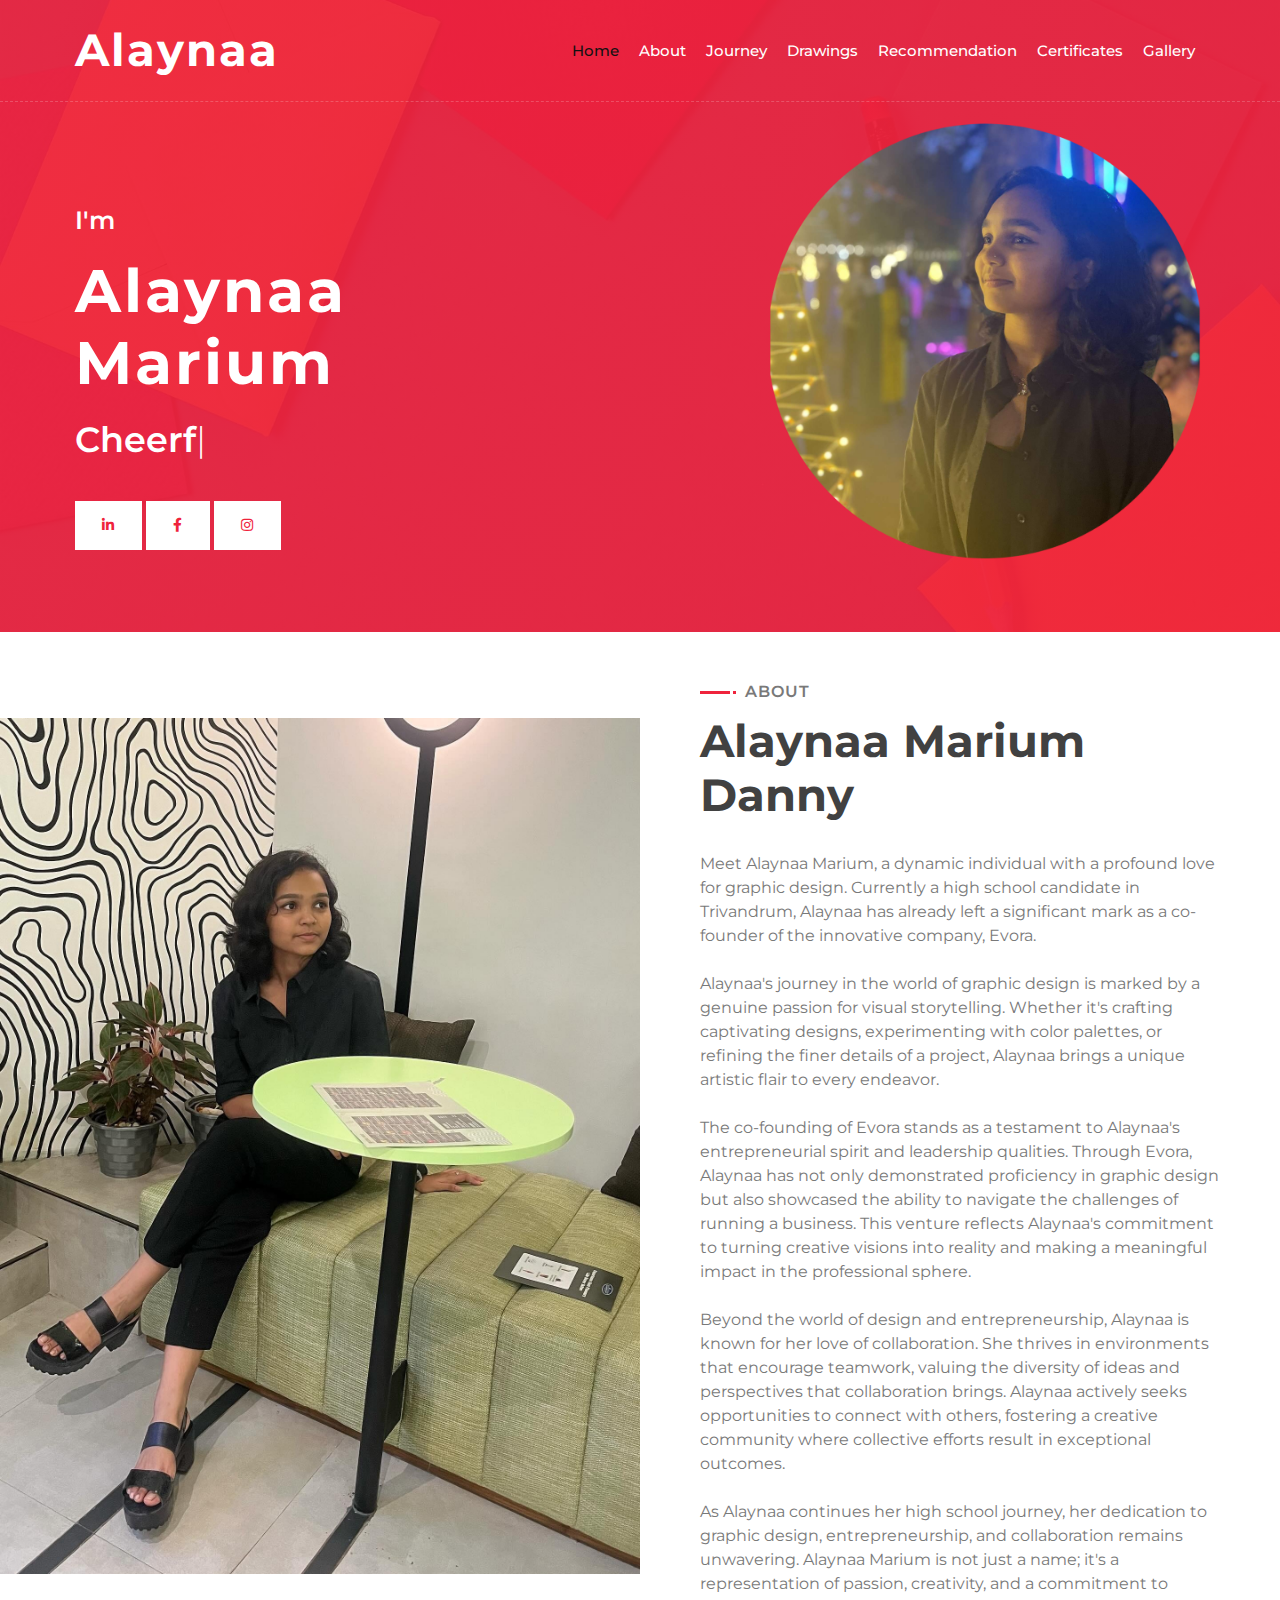
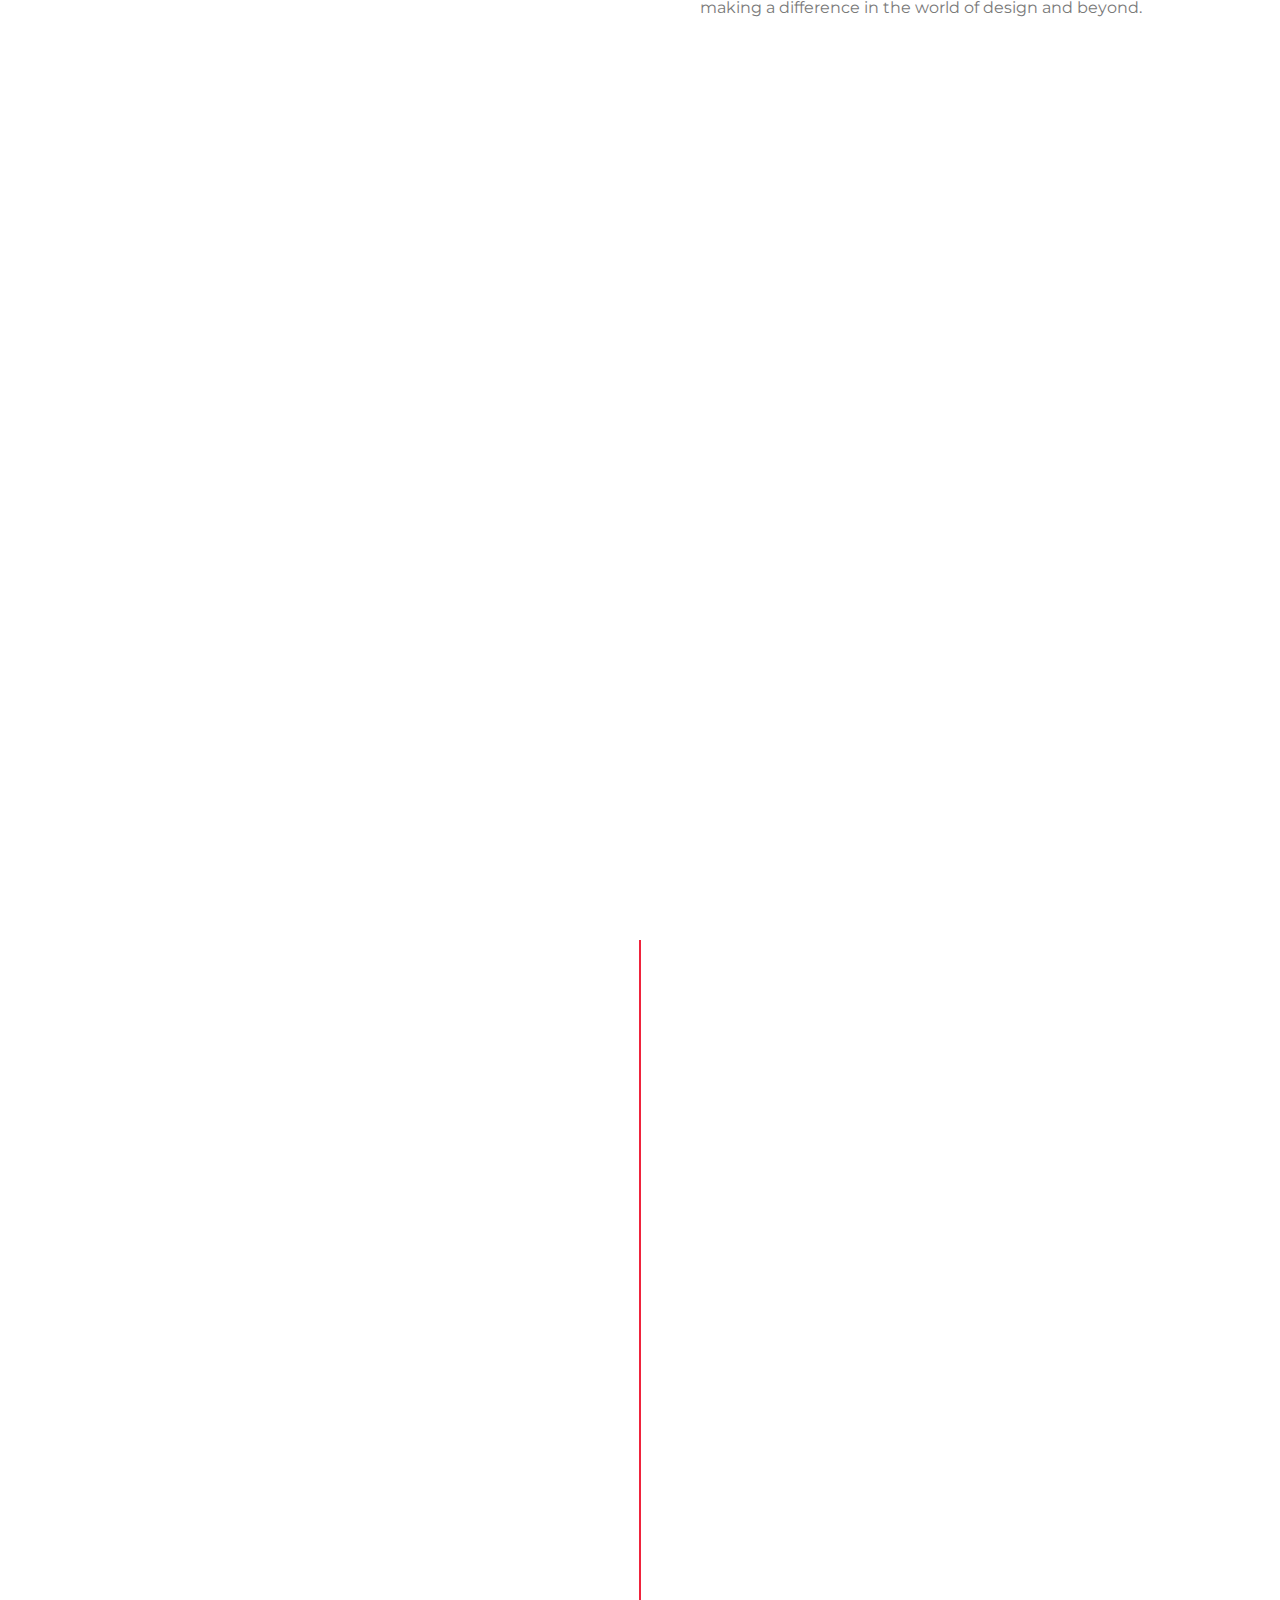
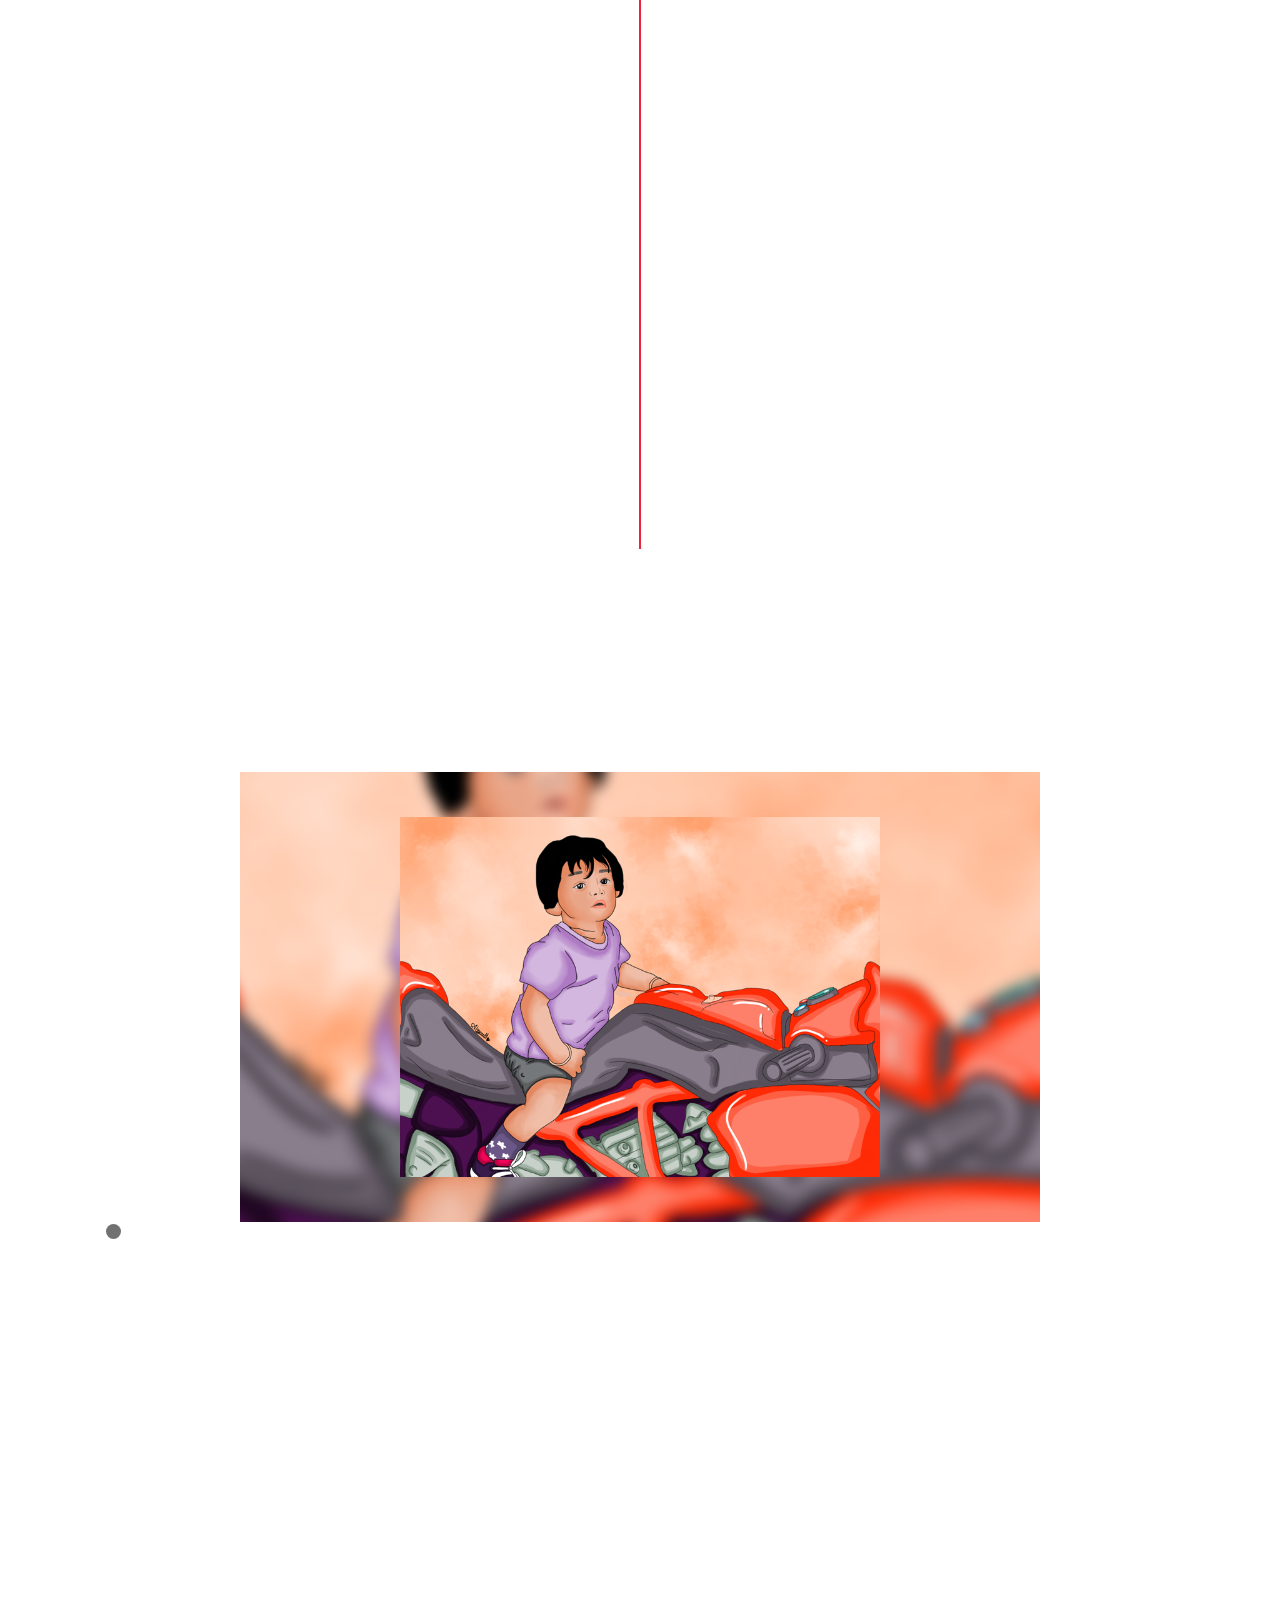
==== commit 83fceb6a: "Update index.html" ====
--- a/index.html
+++ b/index.html
@@ -838,10 +838,10 @@
                                 <img src="img/certificate-13.jpg" alt="Blog">
                             </div>
                             <div class="blog-text">
-                                <h2>Internship programme at Aham Boutique</h2>
+                                <h2>Hashtag Kalakar All India Art Competition</h2>
  
                                 <p>
-                                    I went for an internship programme at Aham Boutique in Trivandrum, where I learned fashion designing and fashion illustration.
+                                    Got 66th rank out of 500 people all India rank.
                                 </p>
                                  
                             </div>
